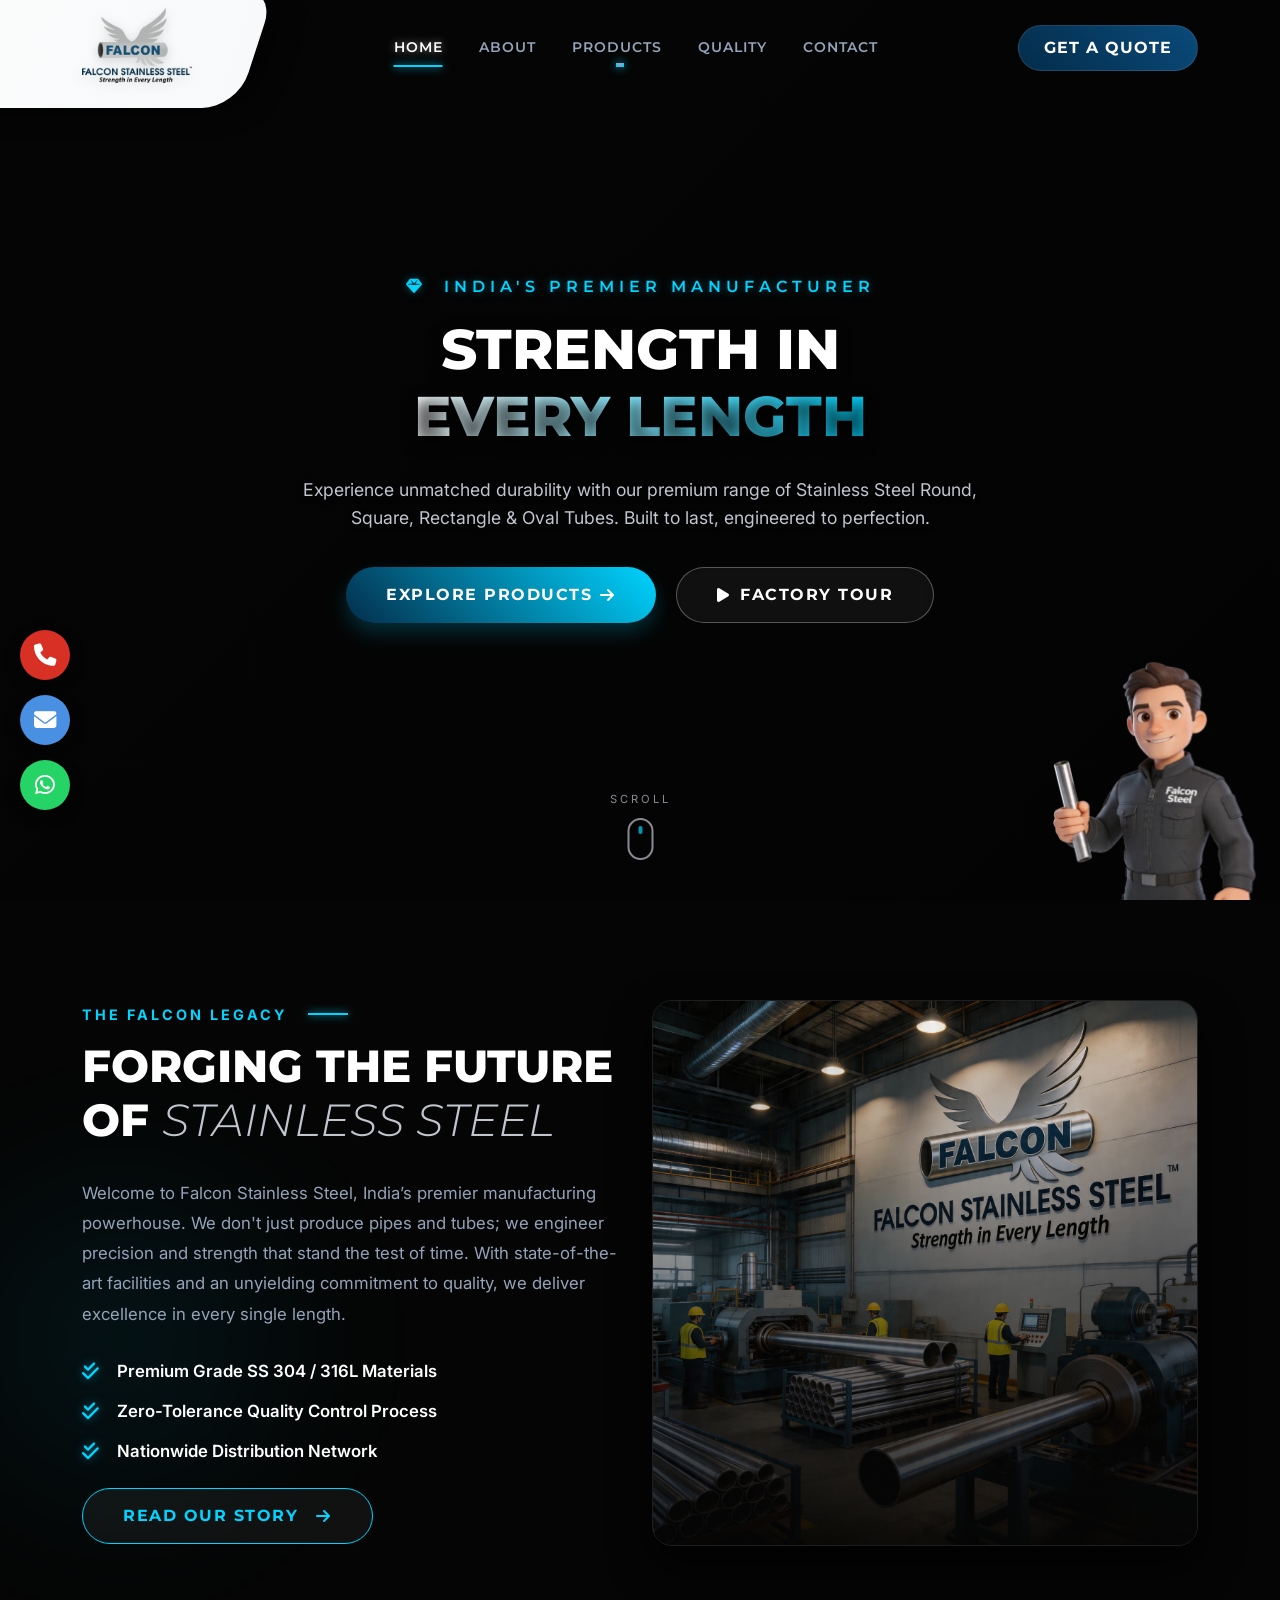
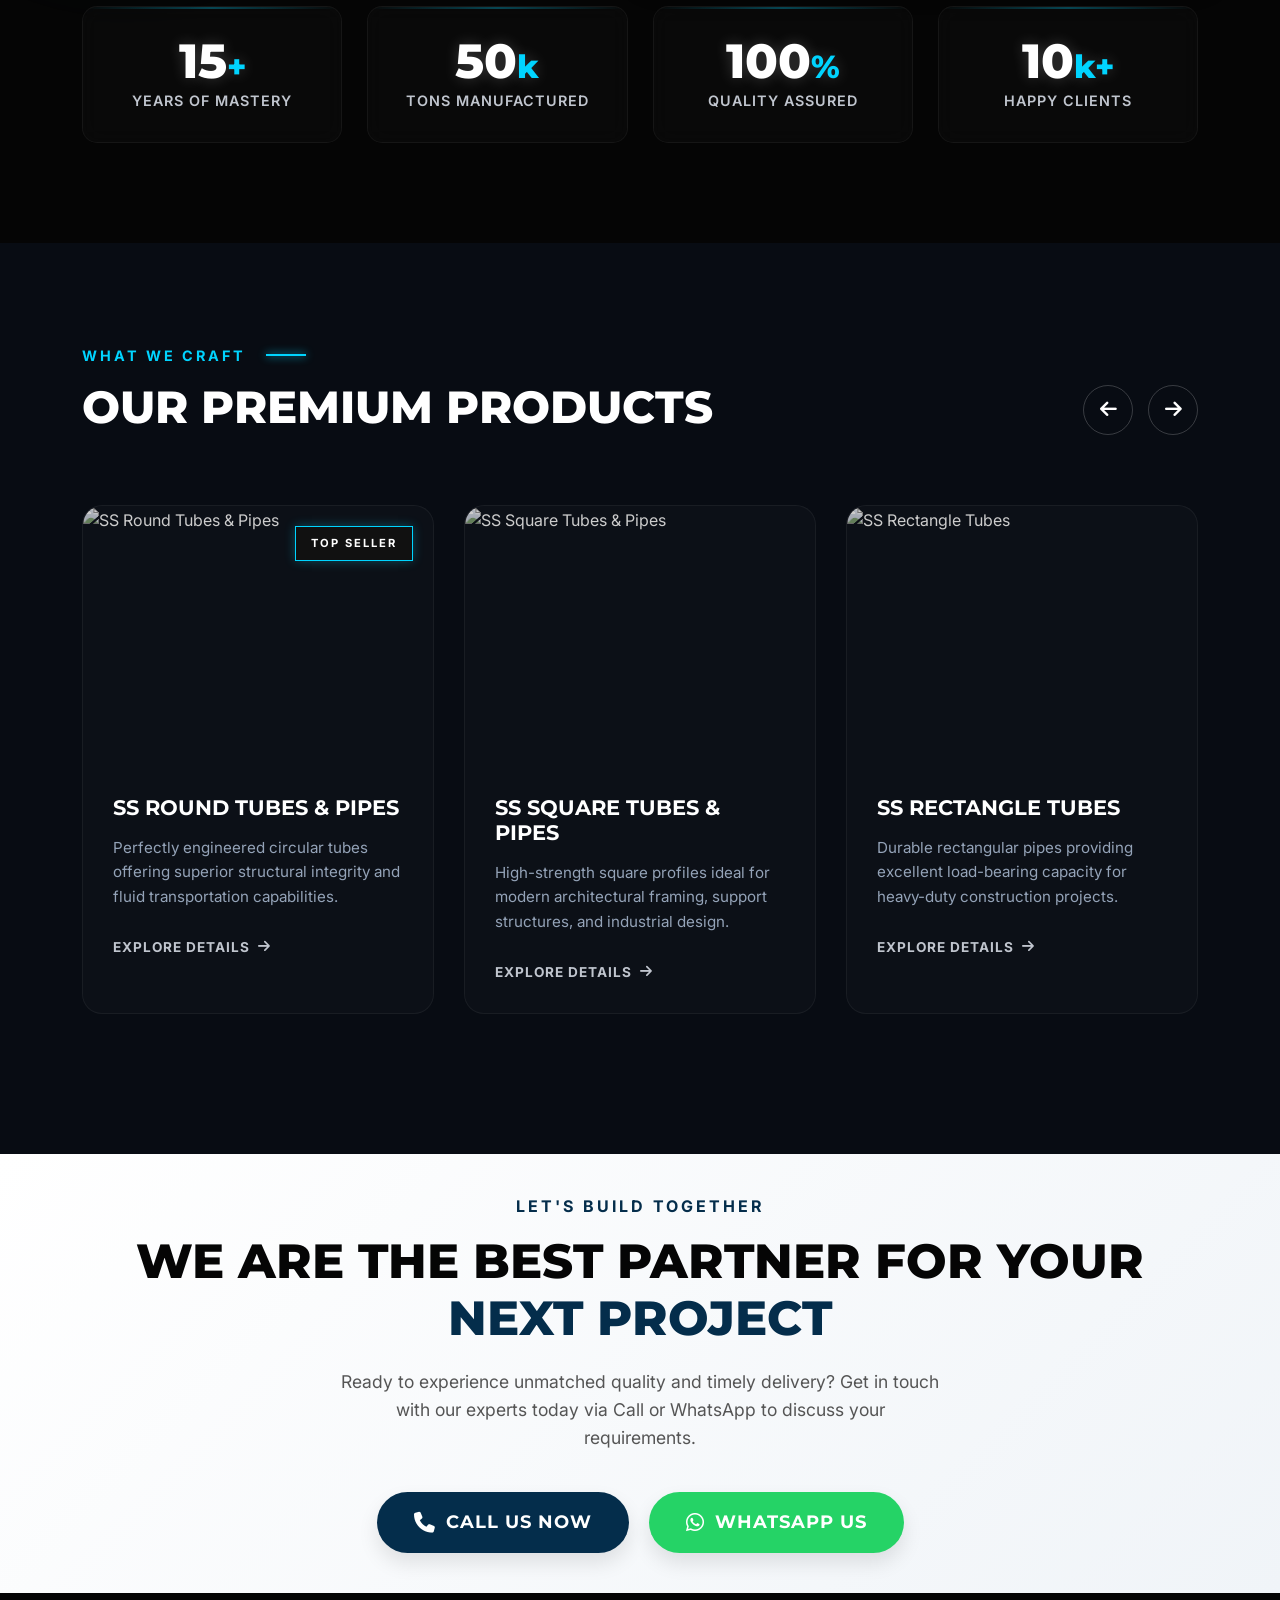
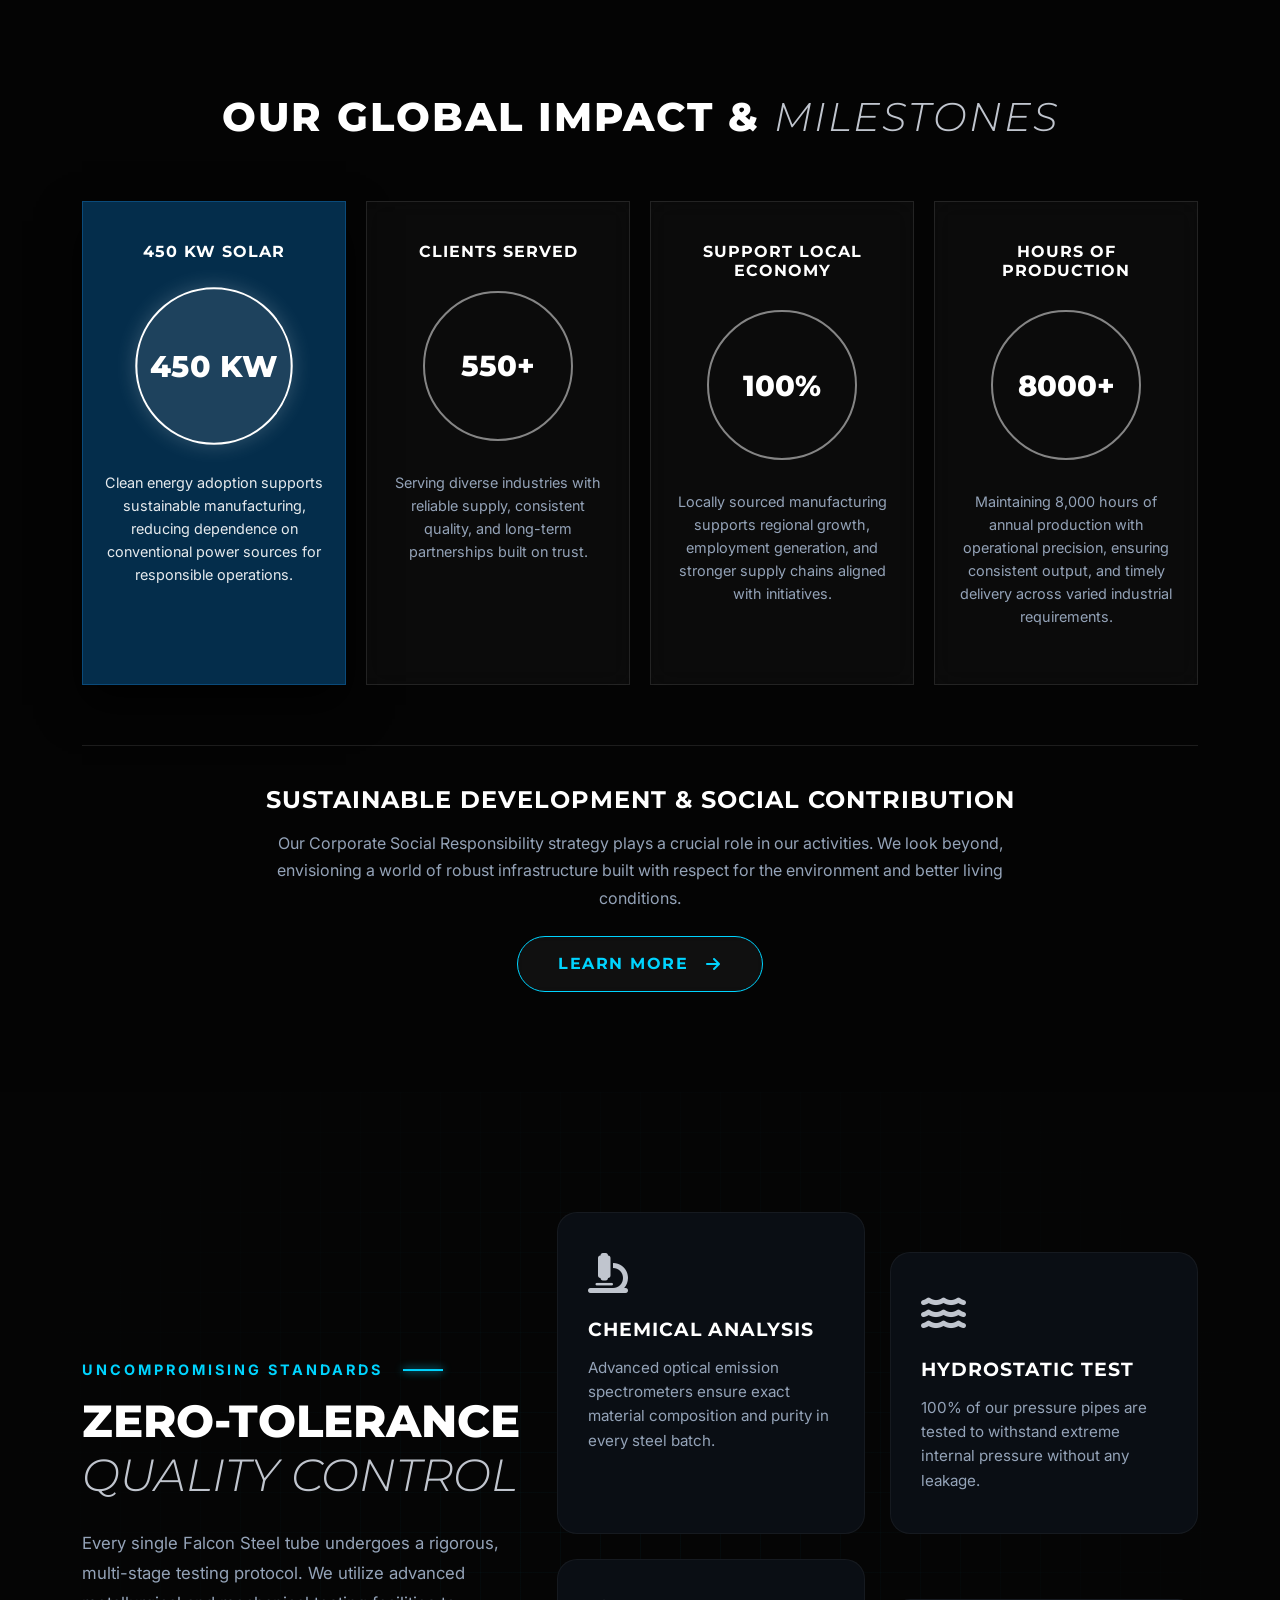
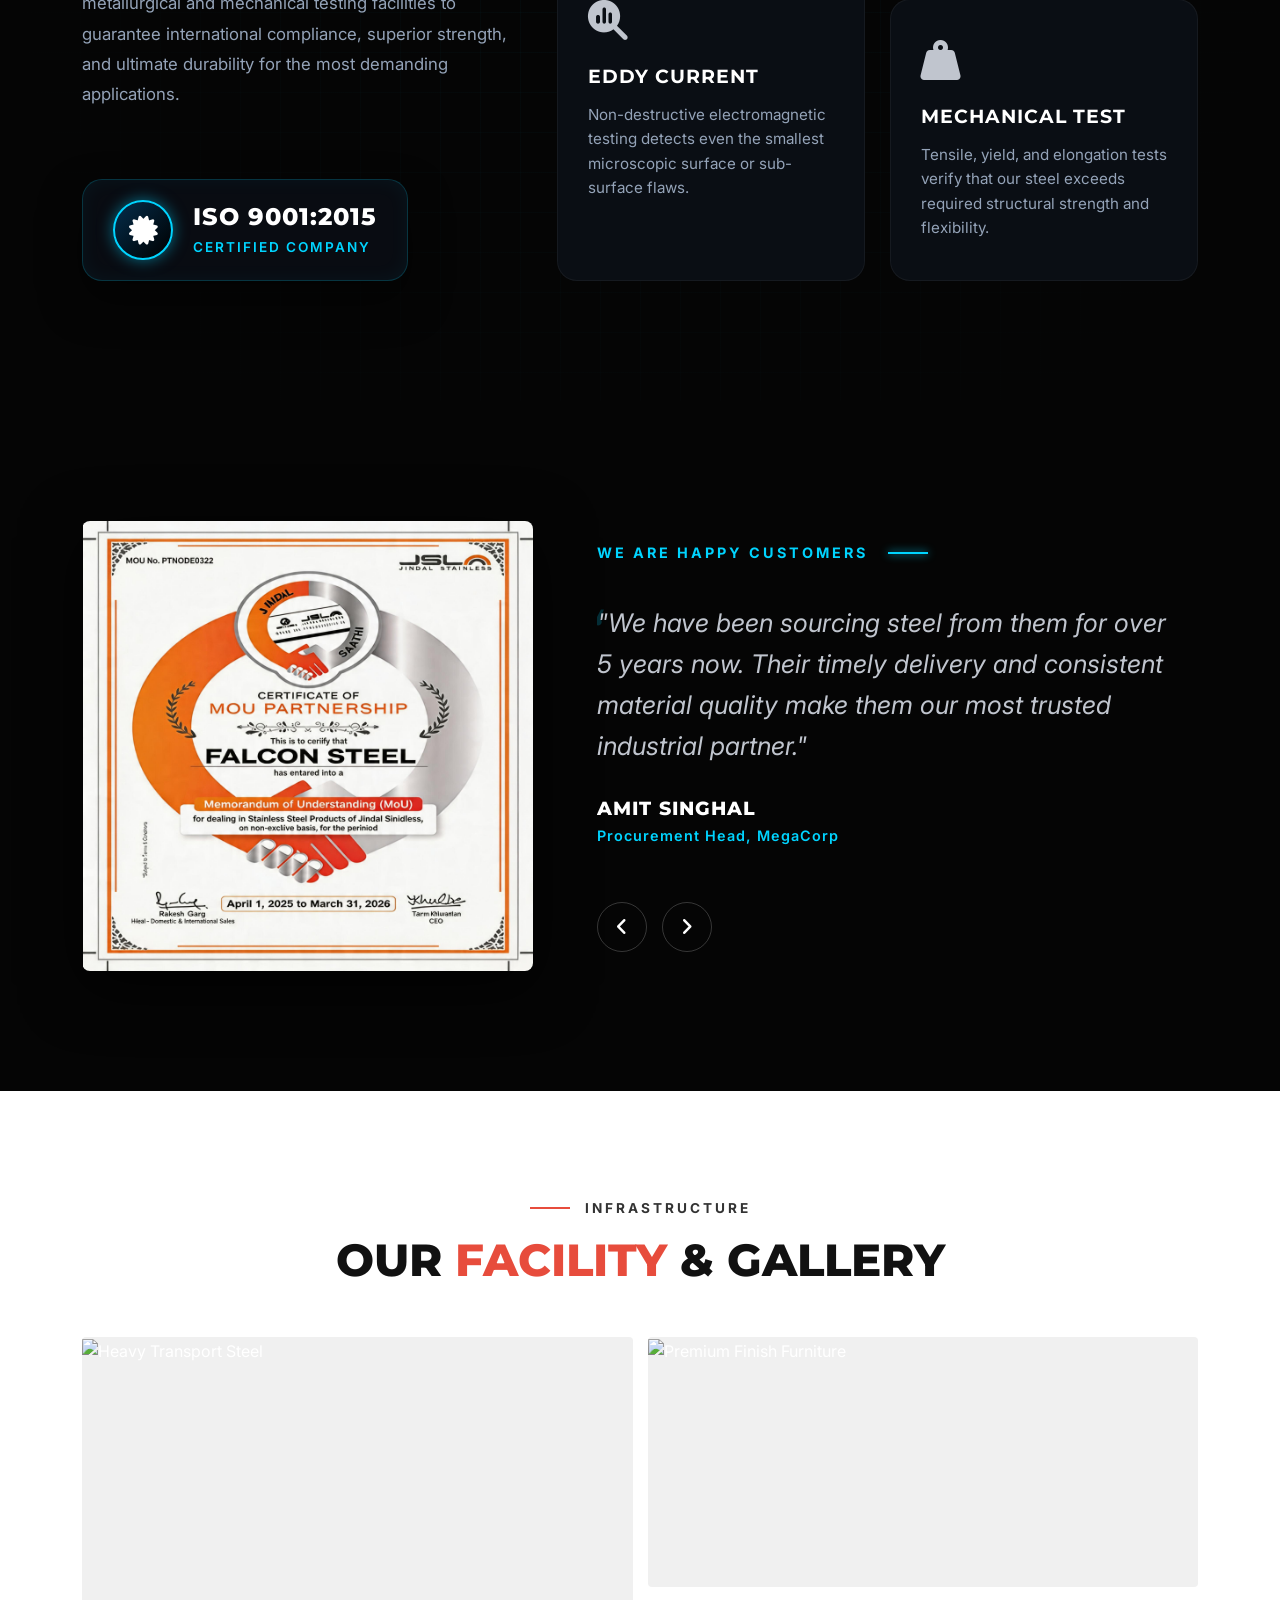
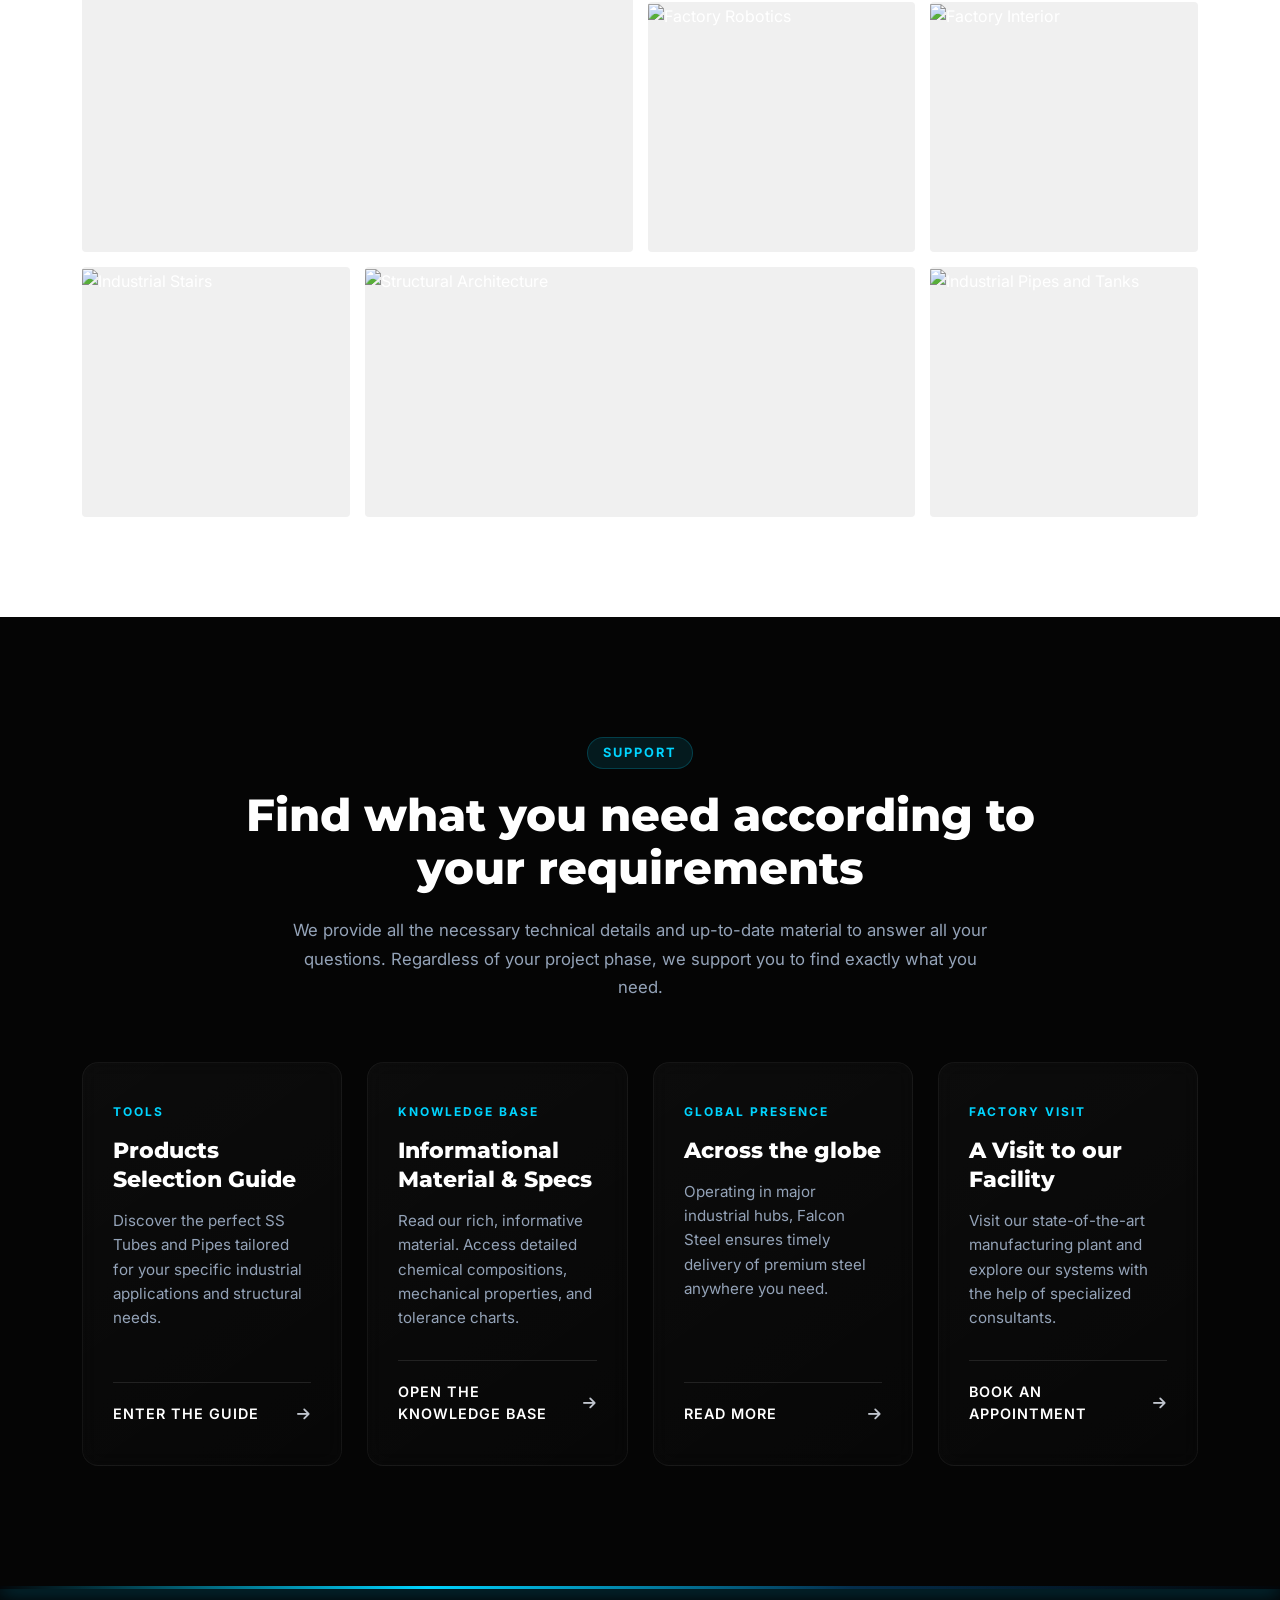
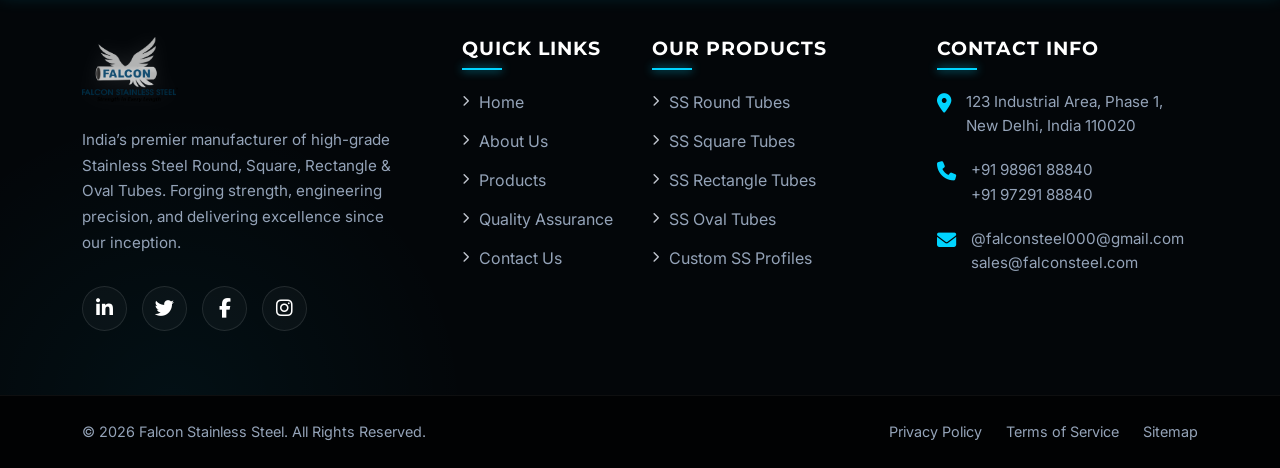
==== index.html @ bd3d6774 "first commit" ====
<!DOCTYPE html>
<html lang="en">

<head>
    <meta charset="UTF-8">
    <meta name="viewport" content="width=device-width, initial-scale=1.0">
    <title>Falcon Stainless Steel | Strength in Every Length</title>

    <!-- Google Fonts: Montserrat (Headings) & Inter (Body) -->
    <link rel="preconnect" href="https://fonts.googleapis.com">
    <link rel="preconnect" href="https://fonts.gstatic.com" crossorigin>
    <link
        href="https://fonts.googleapis.com/css2?family=Inter:wght@300;400;600&family=Montserrat:ital,wght@0,400;0,700;0,800;1,800&display=swap"
        rel="stylesheet">

    <!-- Bootstrap 5 CSS -->
    <link href="https://cdn.jsdelivr.net/npm/bootstrap@5.3.2/dist/css/bootstrap.min.css" rel="stylesheet">

    <!-- FontAwesome Icons -->
    <link rel="stylesheet" href="https://cdnjs.cloudflare.com/ajax/libs/font-awesome/6.4.2/css/all.min.css">

    <!-- AOS (Animate On Scroll) CSS -->
    <link href="https://unpkg.com/aos@2.3.1/dist/aos.css" rel="stylesheet">

    <style>
        /* =========================================
           ROOT VARIABLES (YAHAN CHANGES NA KAREIN)
           ========================================= */
        :root {
            /* Colors Extracted from Logo & Dark Theme Setup */
            --fs-bg-dark: #050505;
            /* True Dark Black */
            --fs-bg-glass: rgba(5, 5, 5, 0.85);
            /* Black Glass */
            --fs-falcon-blue: #042D4B;
            --fs-falcon-blue-light: #0A4A7A;
            --fs-steel-silver: #C0C5CE;
            --fs-text-white: #FFFFFF;
            --fs-text-muted: #94A3B8;
            --fs-accent-glow: #00D4FF;
            /* Sexy hover effects ke liye */

            /* Fonts */
            --fs-font-heading: 'Montserrat', sans-serif;
            --fs-font-body: 'Inter', sans-serif;

            /* Transitions */
            --fs-transition-fast: 0.3s ease;
            --fs-transition-smooth: 0.5s cubic-bezier(0.25, 1, 0.5, 1);
        }

        /* =========================================
           BASE STYLES (MAIN SETUP)
           ========================================= */
        html {
            scroll-behavior: smooth;
        }

        html,
        body {
            overflow-x: hidden;
            width: 100%;
        }

        body {
            background-color: var(--fs-bg-dark);
            color: var(--fs-text-white);
            font-family: var(--fs-font-body);
            overflow-x: hidden;
            min-height: 200vh;
        }

        h1,
        h2,
        h3,
        h4,
        h5,
        h6 {
            font-family: var(--fs-font-heading);
            font-weight: 700;
        }

        /* Custom Scrollbar Premium Feel Ke Liye */
        ::-webkit-scrollbar {
            width: 8px;
        }

        ::-webkit-scrollbar-track {
            background: var(--fs-bg-dark);
        }

        ::-webkit-scrollbar-thumb {
            background: var(--fs-falcon-blue-light);
            border-radius: 10px;
        }

        ::-webkit-scrollbar-thumb:hover {
            background: var(--fs-accent-glow);
        }

        /* Unique class name */
        .falcon-agent-sticker-box {
            position: fixed;
            bottom: 0px;
            right: 20px;
            z-index: 9999;
        }

        .falcon-agent-sticker-box img {
            width: 210px;
            /* adjust size */
            height: auto;
            cursor: pointer;
            transition: transform 0.3s ease;
        }


        @media(max-width:756px) {
            .falcon-agent-sticker-box img {
                width: 110px;
            }
        }

        /* Hover effect */
        .falcon-agent-sticker-box img:hover {
            transform: scale(1.1);
        }

        /* =========================================
           SECTION 1: NAVBAR (HEADER) STYLES
           ========================================= */
        #fs-main-header {
            background: transparent;
            transition: var(--fs-transition-smooth);
            /* padding: 20px 0; */
            border-bottom: 1px solid transparent;
        }

        /* Scrolled state Navbar ke liye */
        #fs-main-header.fs-scrolled {
            background: var(--fs-bg-glass);
            backdrop-filter: blur(15px);
            -webkit-backdrop-filter: blur(15px);
            padding: 10px 0;
            border-bottom: 1px solid rgba(255, 255, 255, 0.05);
            box-shadow: 0 4px 30px rgba(0, 0, 0, 0.8);
        }

        /* LOGO WRAPPER WITH ROUNDED INDUSTRIAL WHITE SHAPE */
        .fs-logo-wrapper {
            position: relative;
            display: inline-flex;
            align-items: center;
            justify-content: center;
            text-decoration: none;
            padding: 0px 45px 5px 0px;
            z-index: 1;
        }

        /* Premium Rounded & Slanted White Design Element */
        .fs-logo-wrapper::before {
            content: '';
            position: absolute;
            top: -20px;
            bottom: -20px;
            left: -50vw;
            right: 0;
            background: linear-gradient(to right, #ffffff, #f8f9fa);
            transform: skewX(-18deg);
            transform-origin: bottom;
            border-radius: 0 35px 35px 0;
            z-index: -1;
            box-shadow: 10px 0 25px rgba(0, 0, 0, 0.7);
            transition: var(--fs-transition-smooth);
        }

        /* Scroll hone par white shape ko adjust karein */
        #fs-main-header.fs-scrolled .fs-logo-wrapper::before {
            top: -10px;
            bottom: -10px;
            box-shadow: 8px 0 15px rgba(0, 0, 0, 0.8);
        }

        .fs-logo-wrapper:hover {
            transform: translateY(-2px);
        }

        /* ENLARGED LOGO IMAGE */
        .fs-logo-img {
            height: 75px;
            width: auto;
            transition: var(--fs-transition-smooth);
            filter: drop-shadow(0 3px 6px rgba(0, 0, 0, 0.15));
        }

        .fs-logo-wrapper:hover .fs-logo-img {
            transform: scale(1.03);
            filter: drop-shadow(0 5px 10px rgba(0, 0, 0, 0.2));
        }

        .fs-nav-item {
            margin: 0 18px;
        }

        .fs-nav-link {
            font-family: var(--fs-font-heading);
            font-weight: 600;
            font-size: 0.9rem;
            color: var(--fs-text-muted) !important;
            text-transform: uppercase;
            letter-spacing: 1px;
            position: relative;
            padding: 8px 0 !important;
            transition: var(--fs-transition-fast);
        }

        /* Extreme Hover Effect Links ke liye */
        .fs-nav-link::after {
            content: '';
            position: absolute;
            bottom: 0;
            left: 50%;
            width: 0;
            height: 2px;
            background: var(--fs-accent-glow);
            transition: var(--fs-transition-smooth);
            transform: translateX(-50%);
            box-shadow: 0 0 10px var(--fs-accent-glow);
        }

        .fs-nav-link:hover,
        .fs-nav-link.active {
            color: var(--fs-text-white) !important;
            text-shadow: 0 0 8px rgba(255, 255, 255, 0.5);
        }

        .fs-nav-link:hover::after,
        .fs-nav-link.active::after {
            width: 100%;
        }

        /* DROPDOWN STYLES */
        .fs-dropdown-menu {
            background: var(--fs-bg-glass);
            backdrop-filter: blur(20px);
            -webkit-backdrop-filter: blur(20px);
            border: 1px solid rgba(255, 255, 255, 0.1);
            border-radius: 8px;
            padding: 10px 0;
            box-shadow: 0 10px 30px rgba(0, 0, 0, 0.9);
            margin-top: 15px;
            min-width: 220px;
            transition: all 0.3s ease;
        }

        .fs-dropdown-item {
            color: var(--fs-text-muted);
            font-family: var(--fs-font-body);
            font-weight: 600;
            font-size: 0.9rem;
            padding: 10px 20px;
            transition: var(--fs-transition-fast);
            background: transparent;
        }

        .fs-dropdown-item:hover,
        .fs-dropdown-item:focus {
            background: rgba(0, 212, 255, 0.1);
            color: var(--fs-text-white);
            padding-left: 28px;
            text-shadow: 0 0 5px rgba(0, 212, 255, 0.5);
        }

        /* Desktop Hover Dropdown ke liye */
        @media (min-width: 992px) {
            .fs-dropdown-wrapper .fs-dropdown-menu {
                display: block;
                opacity: 0;
                visibility: hidden;
                transform: translateY(15px);
            }

            .fs-dropdown-wrapper:hover .fs-dropdown-menu {
                opacity: 1;
                visibility: visible;
                transform: translateY(0);
                margin-top: 0;
            }
        }

        /* Premium Glow Button */
        .fs-btn-quote {
            background: linear-gradient(45deg, var(--fs-falcon-blue), var(--fs-falcon-blue-light));
            color: var(--fs-text-white);
            font-family: var(--fs-font-heading);
            font-weight: 700;
            text-transform: uppercase;
            letter-spacing: 1px;
            padding: 10px 25px;
            border-radius: 50px;
            border: 1px solid rgba(255, 255, 255, 0.1);
            position: relative;
            overflow: hidden;
            z-index: 1;
            transition: var(--fs-transition-smooth);
            text-decoration: none;
            display: inline-block;
        }

        .fs-btn-quote::before {
            content: '';
            position: absolute;
            top: 0;
            left: 0;
            width: 100%;
            height: 100%;
            background: linear-gradient(45deg, var(--fs-accent-glow), var(--fs-falcon-blue));
            z-index: -1;
            opacity: 0;
            transition: var(--fs-transition-smooth);
        }

        .fs-btn-quote:hover {
            color: var(--fs-bg-dark);
            border-color: var(--fs-accent-glow);
            box-shadow: 0 0 20px rgba(0, 212, 255, 0.6);
            transform: translateY(-2px);
        }

        .fs-btn-quote:hover::before {
            opacity: 1;
        }

        /* Mobile Navbar Toggler */
        .navbar-toggler {
            border: none;
            color: var(--fs-text-white);
        }

        .navbar-toggler:focus {
            box-shadow: none;
        }

        .navbar-toggler-icon {
            background-image: url("data:image/svg+xml,%3csvg xmlns='http://www.w3.org/2000/svg' viewBox='0 0 30 30'%3e%3cpath stroke='rgba%28255, 255, 255, 1%29' stroke-linecap='round' stroke-miterlimit='10' stroke-width='2' d='M4 7h22M4 15h22M4 23h22'/%3e%3c/svg%3e");
        }

        /* =========================================
           SECTION 2: HERO SECTION WITH VIDEO BG
           ========================================= */
        #fs-hero-section {
            position: relative;
            width: 100vw;
            height: 100vh;
            display: flex;
            align-items: center;
            justify-content: center;
            overflow: hidden;
            z-index: 1;
        }

        .fs-video-bg {
            position: absolute;
            top: 50%;
            left: 50%;
            min-width: 100%;
            min-height: 100%;
            width: auto;
            height: auto;
            transform: translateX(-50%) translateY(-50%);
            z-index: -2;
            object-fit: cover;
            filter: brightness(0.7) contrast(1.1);
        }

        .fs-hero-overlay {
            position: absolute;
            top: 0;
            left: 0;
            width: 100%;
            height: 100%;
            background: linear-gradient(135deg, rgba(5, 5, 5, 0.6) 0%, rgba(0, 0, 0, 0.4) 100%);
            z-index: -1;
        }

        .fs-hero-content {
            position: relative;
            z-index: 2;
        }

        .fs-hero-subtitle {
            color: var(--fs-accent-glow);
            font-size: 1rem;
            letter-spacing: 5px;
            text-transform: uppercase;
            margin-bottom: 20px;
            font-weight: 600;
            text-shadow: 0 0 10px rgba(0, 212, 255, 0.4);
        }

        .fs-hero-title {
            font-size: 3.5rem;
            font-weight: 800;
            line-height: 1.2;
            text-transform: uppercase;
            margin-bottom: 25px;
            color: var(--fs-text-white);
            text-shadow: 0px 5px 15px rgba(0, 0, 0, 0.8);
        }

        .fs-hero-title .fs-text-glow {
            background: linear-gradient(to right, #ffffff, var(--fs-accent-glow), #ffffff);
            background-size: 200% auto;
            -webkit-background-clip: text;
            -webkit-text-fill-color: transparent;
            animation: shineText 3s linear infinite;
        }

        @keyframes shineText {
            to {
                background-position: 200% center;
            }
        }

        .fs-hero-desc {
            font-size: 1.1rem;
            color: var(--fs-steel-silver);
            max-width: 700px;
            margin: 0 auto 35px auto;
            line-height: 1.6;
            text-shadow: 0px 2px 5px rgba(0, 0, 0, 0.8);
        }

        .fs-hero-actions {
            display: flex;
            gap: 20px;
            justify-content: center;
        }

        .fs-btn-primary {
            background: linear-gradient(45deg, var(--fs-falcon-blue), var(--fs-accent-glow));
            color: var(--fs-text-white);
            padding: 15px 40px;
            border-radius: 50px;
            font-family: var(--fs-font-heading);
            font-weight: 700;
            text-transform: uppercase;
            letter-spacing: 1.5px;
            text-decoration: none;
            transition: var(--fs-transition-smooth);
            border: none;
            box-shadow: 0 10px 20px rgba(0, 212, 255, 0.2);
            position: relative;
            overflow: hidden;
            display: inline-flex;
            align-items: center;
        }

        .fs-btn-primary:hover {
            transform: translateY(-5px);
            box-shadow: 0 15px 30px rgba(0, 212, 255, 0.5);
            color: var(--fs-text-white);
        }

        .fs-btn-secondary {
            background: rgba(255, 255, 255, 0.05);
            backdrop-filter: blur(5px);
            color: var(--fs-text-white);
            padding: 15px 40px;
            border-radius: 50px;
            font-family: var(--fs-font-heading);
            font-weight: 700;
            text-transform: uppercase;
            letter-spacing: 1.5px;
            text-decoration: none;
            transition: var(--fs-transition-smooth);
            border: 1px solid rgba(255, 255, 255, 0.3);
            display: inline-flex;
            align-items: center;
            gap: 10px;
        }

        .fs-btn-secondary:hover {
            background: var(--fs-text-white);
            color: var(--fs-bg-dark);
            border-color: var(--fs-text-white);
            box-shadow: 0 0 20px rgba(255, 255, 255, 0.4);
        }

        /* Mouse Scroll Animation */
        .fs-scroll-indicator {
            position: absolute;
            bottom: 40px;
            left: 50%;
            transform: translateX(-50%);
            display: flex;
            flex-direction: column;
            align-items: center;
            gap: 10px;
            opacity: 0.7;
            transition: var(--fs-transition-fast);
            z-index: 2;
        }

        .fs-scroll-indicator:hover {
            opacity: 1;
            cursor: pointer;
        }

        .fs-scroll-indicator span {
            font-size: 0.7rem;
            text-transform: uppercase;
            letter-spacing: 3px;
            color: var(--fs-steel-silver);
        }

        .fs-mouse {
            width: 26px;
            height: 42px;
            border: 2px solid var(--fs-steel-silver);
            border-radius: 20px;
            position: relative;
        }

        .fs-wheel {
            width: 4px;
            height: 8px;
            background: var(--fs-accent-glow);
            border-radius: 2px;
            position: absolute;
            top: 6px;
            left: 50%;
            transform: translateX(-50%);
            animation: fs-scrollWheel 1.5s infinite ease-in-out;
        }

        @keyframes fs-scrollWheel {
            0% {
                top: 6px;
                opacity: 1;
            }

            100% {
                top: 20px;
                opacity: 0;
            }
        }

        @media (max-width: 768px) {
            .fs-hero-title {
                font-size: 2.2rem;
            }

            .fs-hero-subtitle {
                font-size: 0.85rem;
            }

            .fs-hero-actions {
                flex-direction: column;
                width: 100%;
                align-items: center;
            }

            .fs-btn-primary,
            .fs-btn-secondary {
                width: 80%;
                justify-content: center;
            }

            .fs-nav-item {
                margin: 10px 0;
            }
        }

        /* =========================================
           SECTION 3: ABOUT / OVERVIEW STYLES
           ========================================= */
        #fs-about-section {
            background-color: var(--fs-bg-dark);
            position: relative;
            padding: 100px 0;
            overflow: hidden;
            z-index: 1;
        }

        .fs-about-glow-bg {
            position: absolute;
            top: 20%;
            left: -10%;
            width: 500px;
            height: 500px;
            background: radial-gradient(circle, rgba(0, 212, 255, 0.08) 0%, rgba(5, 5, 5, 0) 70%);
            border-radius: 50%;
            z-index: -1;
            filter: blur(50px);
        }

        .fs-section-subtitle {
            color: var(--fs-accent-glow);
            font-size: 0.9rem;
            letter-spacing: 3px;
            text-transform: uppercase;
            font-weight: 700;
            margin-bottom: 15px;
            display: inline-block;
            position: relative;
        }

        .fs-section-subtitle::after {
            content: '';
            position: absolute;
            top: 50%;
            right: -60px;
            width: 40px;
            height: 2px;
            background: var(--fs-accent-glow);
            transform: translateY(-50%);
            box-shadow: 0 0 8px var(--fs-accent-glow);
        }

        .fs-section-title {
            font-size: 2.8rem;
            font-weight: 800;
            color: var(--fs-text-white);
            line-height: 1.2;
            margin-bottom: 30px;
            text-transform: uppercase;
        }

        .fs-section-title span {
            color: var(--fs-steel-silver);
            font-weight: 300;
            font-style: italic;
        }

        .fs-about-text {
            color: var(--fs-text-muted);
            font-size: 1.05rem;
            line-height: 1.8;
            margin-bottom: 30px;
        }

        .fs-about-feature-list {
            list-style: none;
            padding: 0;
            margin: 0 0 40px 0;
        }

        .fs-about-feature-list li {
            position: relative;
            padding-left: 35px;
            margin-bottom: 15px;
            color: var(--fs-text-white);
            font-weight: 600;
            font-size: 1.05rem;
        }

        .fs-about-feature-list li i {
            position: absolute;
            left: 0;
            top: 3px;
            color: var(--fs-accent-glow);
            font-size: 1.2rem;
            text-shadow: 0 0 10px rgba(0, 212, 255, 0.5);
        }

        /* Floating Premium Stat Boxes */
        .fs-stats-row-grid {
            display: grid;
            grid-template-columns: repeat(4, 1fr);
            gap: 25px;
            position: relative;
            margin-top: 60px;
        }

        .fs-stat-box {
            background: rgba(255, 255, 255, 0.02);
            border: 1px solid rgba(255, 255, 255, 0.05);
            backdrop-filter: blur(10px);
            -webkit-backdrop-filter: blur(10px);
            padding: 30px 20px;
            border-radius: 15px;
            text-align: center;
            transition: var(--fs-transition-smooth);
            position: relative;
            overflow: hidden;
        }

        .fs-stat-box::before {
            content: '';
            position: absolute;
            top: 0;
            left: 0;
            width: 100%;
            height: 2px;
            background: linear-gradient(90deg, transparent, var(--fs-accent-glow), transparent);
            opacity: 0.3;
            transition: var(--fs-transition-smooth);
        }

        .fs-stat-box:hover {
            transform: translateY(-10px);
            background: rgba(255, 255, 255, 0.05);
            border-color: rgba(0, 212, 255, 0.3);
            box-shadow: 0 15px 30px rgba(0, 0, 0, 0.5), inset 0 0 20px rgba(0, 212, 255, 0.05);
        }

        .fs-stat-box:hover::before {
            opacity: 1;
            box-shadow: 0 0 10px var(--fs-accent-glow);
        }

        .fs-stat-number {
            font-family: var(--fs-font-heading);
            font-size: 3rem;
            font-weight: 800;
            color: var(--fs-text-white);
            margin-bottom: 5px;
            line-height: 1;
            text-shadow: 0 0 15px rgba(255, 255, 255, 0.2);
        }

        .fs-stat-number span {
            color: var(--fs-accent-glow);
            font-size: 2rem;
        }

        .fs-stat-label {
            font-size: 0.9rem;
            color: var(--fs-steel-silver);
            text-transform: uppercase;
            letter-spacing: 1px;
            font-weight: 600;
        }

        .fs-about-img-wrapper {
            position: relative;
            border-radius: 20px;
            overflow: hidden;
            box-shadow: 0 20px 40px rgba(0, 0, 0, 0.8);
            border: 1px solid rgba(255, 255, 255, 0.1);
        }

        .fs-about-img {
            width: 100%;
            height: auto;
            display: block;
            transition: transform 0.5s ease;
        }

        .fs-about-img-wrapper:hover .fs-about-img {
            transform: scale(1.05);
        }

        .fs-about-img-overlay {
            position: absolute;
            top: 0;
            left: 0;
            width: 100%;
            height: 100%;
            background: linear-gradient(to top, rgba(5, 5, 5, 0.9), transparent);
            pointer-events: none;
        }

        @media (max-width: 991px) {
            .fs-section-title {
                font-size: 2.2rem;
            }

            .fs-stats-row-grid {
                grid-template-columns: repeat(2, 1fr);
                margin-top: 40px;
            }

            .fs-about-img-wrapper {
                margin-top: 40px;
            }
        }

        @media (max-width: 576px) {
            .fs-stats-row-grid {
                grid-template-columns: 1fr;
            }
        }

        /* =========================================
           SECTION 4: PRODUCTS SLIDER STYLES
           ========================================= */
        #fs-products-section {
            background-color: #080C13;
            padding: 100px 0;
            position: relative;
        }

        .fs-product-header-wrapper {
            display: flex;
            justify-content: space-between;
            align-items: flex-end;
            margin-bottom: 50px;
        }

        .fs-slider-controls {
            display: flex;
            gap: 15px;
        }

        .fs-slider-btn {
            background: transparent;
            border: 1px solid rgba(255, 255, 255, 0.2);
            color: var(--fs-text-white);
            width: 50px;
            height: 50px;
            border-radius: 50%;
            display: flex;
            align-items: center;
            justify-content: center;
            font-size: 1.2rem;
            cursor: pointer;
            transition: var(--fs-transition-fast);
        }

        .fs-slider-btn:hover {
            border-color: var(--fs-accent-glow);
            color: var(--fs-accent-glow);
            box-shadow: 0 0 15px rgba(0, 212, 255, 0.3);
            transform: scale(1.05);
        }

        .fs-product-track {
            display: flex;
            gap: 30px;
            overflow-x: auto;
            scroll-snap-type: x mandatory;
            scroll-behavior: smooth;
            padding: 20px 0 40px 0;
            -ms-overflow-style: none;
            scrollbar-width: none;
        }

        .fs-product-track::-webkit-scrollbar {
            display: none;
        }

        .fs-product-card {
            flex: 0 0 calc(33.333% - 20px);
            scroll-snap-align: start;
            background: rgba(255, 255, 255, 0.02);
            border-radius: 20px;
            overflow: hidden;
            transition: var(--fs-transition-smooth);
            position: relative;
            border: 1px solid rgba(255, 255, 255, 0.05);
            z-index: 1;
        }

        .fs-product-card::before {
            content: '';
            position: absolute;
            inset: 0;
            border-radius: 20px;
            padding: 2px;
            background: linear-gradient(45deg, var(--fs-falcon-blue), var(--fs-accent-glow), var(--fs-falcon-blue));
            -webkit-mask: linear-gradient(#fff 0 0) content-box, linear-gradient(#fff 0 0);
            -webkit-mask-composite: xor;
            mask-composite: exclude;
            opacity: 0;
            transition: var(--fs-transition-smooth);
            z-index: 10;
            pointer-events: none;
        }

        .fs-product-card:hover {
            transform: translateY(-10px);
            box-shadow: 0 20px 40px rgba(0, 0, 0, 0.8), 0 0 25px rgba(0, 212, 255, 0.15);
            background: rgba(255, 255, 255, 0.04);
        }

        .fs-product-card:hover::before {
            opacity: 1;
        }

        .fs-product-img-box {
            width: 100%;
            height: 260px;
            overflow: hidden;
            position: relative;
        }

        .fs-badge-top-seller {
            position: absolute;
            top: 20px;
            right: 20px;
            background: #111;
            color: var(--fs-text-white);
            font-size: 0.7rem;
            font-weight: 700;
            text-transform: uppercase;
            letter-spacing: 2px;
            padding: 8px 15px;
            border: 1px solid var(--fs-accent-glow);
            z-index: 5;
            box-shadow: 0 0 10px rgba(0, 212, 255, 0.3);
        }

        .fs-product-img {
            width: 100%;
            height: 100%;
            object-fit: cover;
            transition: transform 0.6s cubic-bezier(0.25, 1, 0.5, 1), filter 0.6s ease;
            filter: grayscale(60%) brightness(0.8);
        }

        .fs-product-card:hover .fs-product-img {
            transform: scale(1.1);
            filter: grayscale(0%) brightness(1);
        }

        .fs-product-content {
            padding: 30px;
            position: relative;
            z-index: 2;
        }

        .fs-product-title {
            color: var(--fs-text-white);
            font-family: var(--fs-font-heading);
            font-size: 1.3rem;
            font-weight: 700;
            text-transform: uppercase;
            margin-bottom: 15px;
            transition: var(--fs-transition-fast);
        }

        .fs-product-card:hover .fs-product-title {
            color: var(--fs-accent-glow);
            text-shadow: 0 0 10px rgba(0, 212, 255, 0.3);
        }

        .fs-product-desc {
            color: var(--fs-text-muted);
            font-size: 0.95rem;
            line-height: 1.6;
            margin-bottom: 25px;
        }

        .fs-product-link {
            color: var(--fs-steel-silver);
            text-decoration: none;
            font-weight: 700;
            text-transform: uppercase;
            font-size: 0.85rem;
            letter-spacing: 1px;
            display: inline-flex;
            align-items: center;
            gap: 8px;
            transition: var(--fs-transition-fast);
        }

        .fs-product-link i {
            transition: transform 0.3s ease;
        }

        .fs-product-card:hover .fs-product-link {
            color: var(--fs-accent-glow);
        }

        .fs-product-card:hover .fs-product-link i {
            transform: translateX(5px);
        }

        @media (max-width: 991px) {
            .fs-product-card {
                flex: 0 0 calc(50% - 15px);
            }
        }

        @media (max-width: 768px) {
            .fs-product-header-wrapper {
                flex-direction: column;
                align-items: flex-start;
                gap: 20px;
            }

            .fs-product-card {
                flex: 0 0 100%;
            }
        }

        /* =========================================
           SECTION 5: GLOBAL IMPACT & MILESTONES
           ========================================= */
        #fs-impact-section {
            position: relative;
            padding: 100px 0;
            background-image: url('assets/images/backgrounds/global-bg2.jpeg');
            background-attachment: fixed;
            background-position: center;
            background-repeat: no-repeat;
            background-size: cover;
            z-index: 1;
        }

        .fs-impact-overlay {
            position: absolute;
            top: 0;
            left: 0;
            width: 100%;
            height: 100%;
            background: rgba(5, 5, 5, 0.501);
            z-index: -1;
        }

        .fs-impact-header {
            text-align: center;
            margin-bottom: 60px;
        }

        .fs-impact-header .fs-section-title {
            color: var(--fs-text-white);
            font-size: 2.5rem;
            letter-spacing: 2px;
        }

        .fs-impact-grid {
            display: grid;
            grid-template-columns: repeat(4, 1fr);
            gap: 20px;
        }

        .fs-impact-card {
            background: rgba(255, 255, 255, 0.03);
            backdrop-filter: blur(12px);
            -webkit-backdrop-filter: blur(12px);
            border: 1px solid rgba(255, 255, 255, 0.1);
            padding: 40px 20px;
            text-align: center;
            height: 100%;
            transition: all 0.4s ease;
            position: relative;
            overflow: hidden;
        }

        .fs-impact-card:hover,
        .fs-impact-card.active {
            background: var(--fs-falcon-blue);
            border-color: var(--fs-falcon-blue-light);
            transform: translateY(-10px);
            box-shadow: 0 20px 40px rgba(0, 0, 0, 0.8);
        }

        .fs-impact-card-title {
            font-family: var(--fs-font-heading);
            font-size: 1rem;
            font-weight: 700;
            text-transform: uppercase;
            color: var(--fs-text-white);
            margin-bottom: 30px;
            letter-spacing: 1px;
            transition: var(--fs-transition-fast);
        }

        .fs-impact-circle {
            width: 150px;
            height: 150px;
            border: 2px solid rgba(255, 255, 255, 0.5);
            border-radius: 50%;
            display: flex;
            align-items: center;
            justify-content: center;
            margin: 0 auto 30px auto;
            transition: all 0.4s ease;
        }

        .fs-impact-circle span {
            font-family: var(--fs-font-heading);
            font-size: 1.8rem;
            font-weight: 800;
            color: var(--fs-text-white);
            transition: var(--fs-transition-fast);
        }

        .fs-impact-card:hover .fs-impact-circle,
        .fs-impact-card.active .fs-impact-circle {
            border-color: var(--fs-text-white);
            transform: scale(1.05);
            background: rgba(255, 255, 255, 0.1);
            box-shadow: 0 0 20px rgba(255, 255, 255, 0.2);
        }

        .fs-impact-desc {
            color: var(--fs-text-muted);
            font-size: 0.9rem;
            line-height: 1.6;
            transition: var(--fs-transition-fast);
        }

        .fs-impact-card:hover .fs-impact-desc,
        .fs-impact-card.active .fs-impact-desc {
            color: rgba(255, 255, 255, 0.9);
        }

        .fs-impact-footer {
            text-align: center;
            margin-top: 60px;
            padding-top: 40px;
            border-top: 1px solid rgba(255, 255, 255, 0.1);
        }

        .fs-impact-footer h3 {
            font-family: var(--fs-font-heading);
            font-size: 1.5rem;
            font-weight: 700;
            text-transform: uppercase;
            color: var(--fs-text-white);
            margin-bottom: 15px;
            letter-spacing: 1px;
        }

        .fs-impact-footer p {
            color: var(--fs-text-muted);
            font-size: 1rem;
            max-width: 800px;
            margin: 0 auto;
            line-height: 1.7;
        }

        @media (max-width: 1199px) {
            .fs-impact-grid {
                grid-template-columns: repeat(2, 1fr);
            }
        }

        @media (max-width: 768px) {
            .fs-impact-grid {
                grid-template-columns: 1fr;
            }
        }

        /* =========================================
           SECTION 6: ADVANCED QUALITY BENTO GRID
           ========================================= */
        #fs-quality-section {
            background-color: var(--fs-bg-dark);
            padding: 120px 0;
            position: relative;
            overflow: hidden;
            background-image:
                linear-gradient(rgba(0, 212, 255, 0.03) 1px, transparent 1px),
                linear-gradient(90deg, rgba(0, 212, 255, 0.03) 1px, transparent 1px);
            background-size: 40px 40px;
        }

        .fs-quality-bg-overlay {
            position: absolute;
            top: 0;
            left: 0;
            right: 0;
            bottom: 0;
            background: radial-gradient(circle at center, transparent 0%, var(--fs-bg-dark) 80%);
            pointer-events: none;
        }

        .fs-quality-sticky-panel {
            position: sticky;
            top: 150px;
        }

        .fs-quality-sticky-panel .fs-section-title {
            margin-bottom: 25px;
        }

        .fs-iso-badge-wrapper {
            display: inline-flex;
            align-items: center;
            gap: 20px;
            background: rgba(10, 14, 20, 0.9);
            border: 1px solid rgba(0, 212, 255, 0.2);
            padding: 20px 30px;
            border-radius: 20px;
            margin-top: 40px;
            box-shadow: 0 20px 40px rgba(0, 0, 0, 0.5), inset 0 0 20px rgba(0, 212, 255, 0.05);
            position: relative;
            overflow: hidden;
        }

        .fs-iso-badge-wrapper::after {
            content: '';
            position: absolute;
            top: 0;
            left: -100%;
            width: 50%;
            height: 100%;
            background: linear-gradient(to right, transparent, rgba(255, 255, 255, 0.1), transparent);
            transform: skewX(-20deg);
            animation: isoShine 4s infinite;
        }

        @keyframes isoShine {
            0% {
                left: -100%;
            }

            20%,
            100% {
                left: 200%;
            }
        }

        .fs-iso-icon-container {
            width: 60px;
            height: 60px;
            background: linear-gradient(135deg, var(--fs-falcon-blue), #000);
            border-radius: 50%;
            display: flex;
            align-items: center;
            justify-content: center;
            border: 2px solid var(--fs-accent-glow);
            box-shadow: 0 0 15px rgba(0, 212, 255, 0.5);
            flex-shrink: 0;
        }

        .fs-iso-icon-container i {
            font-size: 1.8rem;
            color: var(--fs-text-white);
        }

        .fs-iso-text h4 {
            color: var(--fs-text-white);
            font-family: var(--fs-font-heading);
            margin: 0 0 5px 0;
            font-weight: 800;
            letter-spacing: 1px;
        }

        .fs-iso-text p {
            margin: 0;
            color: var(--fs-accent-glow);
            font-size: 0.85rem;
            font-weight: 600;
            text-transform: uppercase;
            letter-spacing: 2px;
        }

        .fs-bento-grid {
            display: grid;
            grid-template-columns: repeat(2, 1fr);
            gap: 25px;
        }

        .fs-bento-card {
            background: #0a0e14;
            border: 1px solid rgba(255, 255, 255, 0.05);
            border-radius: 20px;
            padding: 40px 30px;
            position: relative;
            overflow: hidden;
            transition: all 0.4s cubic-bezier(0.25, 1, 0.5, 1);
            z-index: 1;
        }

        .fs-bento-card::before {
            content: '';
            position: absolute;
            top: 0;
            left: 0;
            right: 0;
            bottom: 0;
            background: radial-gradient(circle at top right, rgba(0, 212, 255, 0.15), transparent 70%);
            opacity: 0;
            transition: var(--fs-transition-smooth);
            z-index: -1;
        }

        .fs-bento-card::after {
            content: '';
            position: absolute;
            bottom: 0;
            left: 0;
            width: 0%;
            height: 3px;
            background: var(--fs-accent-glow);
            transition: var(--fs-transition-smooth);
            box-shadow: 0 0 15px var(--fs-accent-glow);
        }

        .fs-bento-card:hover {
            transform: translateY(-5px);
            border-color: rgba(0, 212, 255, 0.3);
            box-shadow: 0 20px 40px rgba(0, 0, 0, 0.8), inset 0 0 40px rgba(0, 212, 255, 0.05);
        }

        .fs-bento-card:hover::before {
            opacity: 1;
        }

        .fs-bento-card:hover::after {
            width: 100%;
        }

        .fs-bento-icon {
            font-size: 2.5rem;
            color: var(--fs-steel-silver);
            margin-bottom: 25px;
            transition: var(--fs-transition-smooth);
            display: inline-block;
        }

        .fs-bento-card:hover .fs-bento-icon {
            color: var(--fs-accent-glow);
            transform: translateY(-10px) scale(1.1);
            filter: drop-shadow(0 10px 10px rgba(0, 212, 255, 0.4));
        }

        .fs-bento-title {
            color: var(--fs-text-white);
            font-family: var(--fs-font-heading);
            font-size: 1.2rem;
            font-weight: 700;
            text-transform: uppercase;
            margin-bottom: 15px;
            letter-spacing: 1px;
        }

        .fs-bento-desc {
            color: var(--fs-text-muted);
            font-size: 0.95rem;
            line-height: 1.6;
            margin: 0;
        }

        .fs-bento-grid .fs-bento-card:nth-child(even) {
            margin-top: 40px;
        }

        @media (max-width: 991px) {
            .fs-quality-sticky-panel {
                position: relative;
                top: 0;
                margin-bottom: 60px;
            }

            .fs-bento-grid .fs-bento-card:nth-child(even) {
                margin-top: 0;
            }
        }

        @media (max-width: 576px) {
            .fs-bento-grid {
                grid-template-columns: 1fr;
            }
        }

        /* =========================================
           SECTION 7: CLIENT TESTIMONIALS & PARTNERSHIPS
           ========================================= */
        #fs-testimonial-section {
            position: relative;
            padding: 120px 0;
            background-image: url('assets/images/backgrounds/testi-bg.jpeg');
            background-size: cover;
            background-position: center;
            background-attachment: fixed;
            z-index: 1;
        }

        .fs-testi-overlay {
            position: absolute;
            top: 0;
            left: 0;
            right: 0;
            bottom: 0;
            background: rgba(5, 5, 5, 0.85);
            z-index: -1;
        }

        .fs-testi-cert-box {
            transition: var(--fs-transition-smooth);
            position: relative;
            display: flex;
            justify-content: center;
            align-items: center;
        }

        .fs-testi-cert-box:hover {
            transform: translateY(-5px);
        }

        .fs-testi-cert-img {
            width: 100%;
            max-height: 450px;
            height: auto;
            display: block;
            object-fit: contain;
            border-radius: 8px;
            filter: drop-shadow(0 15px 30px rgba(0, 0, 0, 0.8));
        }

        .fs-testi-content-wrap {
            padding-left: 40px;
        }

        .fs-testi-slider-viewport {
            overflow: hidden;
            position: relative;
            width: 100%;
        }

        .fs-testi-track {
            display: flex;
            transition: transform 0.6s cubic-bezier(0.25, 1, 0.5, 1);
            width: 100%;
        }

        .fs-testi-slide {
            flex: 0 0 100%;
            padding-right: 20px;
            box-sizing: border-box;
            opacity: 0;
            transform: scale(0.95);
            transition: all 0.6s ease;
        }

        .fs-testi-slide.active {
            opacity: 1;
            transform: scale(1);
        }

        .fs-testi-quote {
            font-family: var(--fs-font-body);
            font-size: 1.6rem;
            line-height: 1.6;
            color: var(--fs-steel-silver);
            font-style: italic;
            margin-bottom: 30px;
            position: relative;
        }

        .fs-testi-quote::before {
            content: '\201C';
            font-family: var(--fs-font-heading);
            font-size: 4rem;
            color: rgba(0, 212, 255, 0.2);
            position: absolute;
            top: -20px;
            left: -20px;
            z-index: -1;
        }

        .fs-testi-author {
            font-family: var(--fs-font-heading);
            font-size: 1.2rem;
            font-weight: 800;
            color: var(--fs-text-white);
            margin-bottom: 5px;
            text-transform: uppercase;
            letter-spacing: 1px;
        }

        .fs-testi-designation {
            color: var(--fs-accent-glow);
            font-size: 0.9rem;
            font-weight: 600;
            letter-spacing: 1px;
        }

        .fs-testi-controls-wrapper {
            display: flex;
            gap: 15px;
            margin-top: 40px;
        }

        @media (max-width: 991px) {
            .fs-testi-content-wrap {
                padding-left: 0;
                margin-top: 50px;
            }

            .fs-testi-quote {
                font-size: 1.2rem;
            }
        }

        /* =========================================
           SECTION 8: SUPPORT & RESOURCES (NEW)
           ========================================= */
        #fs-support-section {
            position: relative;
            padding: 120px 0;
            background-image: url('assets/images/backgrounds/support-bg.jpeg');
            background-size: cover;
            background-position: center;
            background-attachment: fixed;
            z-index: 1;
        }

        .fs-support-overlay {
            position: absolute;
            inset: 0;
            background: linear-gradient(to bottom, rgba(5, 5, 5, 0.477), rgba(5, 5, 5, 0.431));
            z-index: -1;
        }

        .fs-support-header {
            text-align: center;
            margin-bottom: 60px;
        }

        .fs-support-header .fs-section-subtitle {
            background: rgba(0, 212, 255, 0.1);
            padding: 5px 15px;
            border-radius: 50px;
            border: 1px solid rgba(0, 212, 255, 0.2);
            color: var(--fs-accent-glow);
            font-size: 0.8rem;
            letter-spacing: 2px;
            margin-bottom: 20px;
            display: inline-block;
        }

        .fs-support-header .fs-section-subtitle::after {
            display: none;
        }

        .fs-support-header .fs-section-title {
            color: var(--fs-text-white);
            font-size: 2.8rem;
            margin-bottom: 20px;
            text-transform: none;
            /* Matching reference style */
        }

        .fs-support-header p {
            color: var(--fs-text-muted);
            max-width: 700px;
            margin: 0 auto;
            font-size: 1.05rem;
            line-height: 1.7;
        }

        .fs-support-grid {
            display: grid;
            grid-template-columns: repeat(4, 1fr);
            gap: 25px;
        }

        .fs-support-card {
            background: linear-gradient(145deg, rgba(255, 255, 255, 0.03) 0%, rgba(255, 255, 255, 0.01) 100%);
            border: 1px solid rgba(255, 255, 255, 0.05);
            backdrop-filter: blur(10px);
            -webkit-backdrop-filter: blur(10px);
            padding: 40px 30px;
            border-radius: 16px;
            display: flex;
            flex-direction: column;
            transition: all 0.4s cubic-bezier(0.25, 1, 0.5, 1);
            position: relative;
            overflow: hidden;
            height: 100%;
            z-index: 1;
        }

        /* Hover Glowing Effect from bottom */
        .fs-support-card::after {
            content: '';
            position: absolute;
            bottom: 0;
            left: 0;
            width: 100%;
            height: 0;
            background: linear-gradient(to top, rgba(0, 212, 255, 0.1), transparent);
            transition: height 0.4s ease;
            z-index: -1;
        }

        .fs-support-card:hover::after {
            height: 100%;
        }

        .fs-support-card:hover {
            transform: translateY(-10px);
            border-color: rgba(0, 212, 255, 0.3);
            box-shadow: 0 20px 40px rgba(0, 0, 0, 0.5);
        }

        .fs-support-tag {
            color: var(--fs-accent-glow);
            font-size: 0.75rem;
            letter-spacing: 2px;
            text-transform: uppercase;
            margin-bottom: 15px;
            font-weight: 700;
        }

        .fs-support-title {
            color: var(--fs-text-white);
            font-family: var(--fs-font-heading);
            font-size: 1.4rem;
            font-weight: 800;
            margin-bottom: 15px;
            line-height: 1.3;
        }

        .fs-support-desc {
            color: var(--fs-text-muted);
            font-size: 0.95rem;
            line-height: 1.6;
            margin-bottom: 30px;
        }

        .fs-support-link {
            margin-top: auto;
            /* Pushes link to the bottom */
            color: var(--fs-text-white);
            text-decoration: none;
            display: flex;
            justify-content: space-between;
            align-items: center;
            font-weight: 600;
            font-size: 0.9rem;
            text-transform: uppercase;
            letter-spacing: 1px;
            border-top: 1px solid rgba(255, 255, 255, 0.1);
            padding-top: 20px;
            transition: all 0.3s;
        }

        .fs-support-link i {
            color: var(--fs-steel-silver);
            transition: transform 0.3s, color 0.3s;
        }

        .fs-support-card:hover .fs-support-link {
            color: var(--fs-accent-glow);
            border-color: rgba(0, 212, 255, 0.3);
        }

        .fs-support-card:hover .fs-support-link i {
            color: var(--fs-accent-glow);
            transform: translateX(5px);
        }

        @media (max-width: 1199px) {
            .fs-support-grid {
                grid-template-columns: repeat(2, 1fr);
            }
        }

        @media (max-width: 768px) {
            .fs-support-grid {
                grid-template-columns: 1fr;
            }

            .fs-support-header .fs-section-title {
                font-size: 2.2rem;
            }
        }

        /* =========================================
           SECTION 9: GALLERY (REFERENCE MASONRY LAYOUT)
           ========================================= */
        #fs-gallery-section {
            background-color: #FFFFFF;
            /* Bright contrast section */
            padding: 100px 0;
            position: relative;
        }

        /* Headers styling customized to match reference */
        .fs-gallery-header {
            margin-bottom: 50px;
        }

        .fs-gallery-header .fs-ref-subtitle {
            color: #333;
            font-size: 0.85rem;
            letter-spacing: 3px;
            text-transform: uppercase;
            font-weight: 700;
            display: inline-flex;
            align-items: center;
            gap: 15px;
            margin-bottom: 15px;
        }

        /* Line before the subtitle to match exact reference */
        .fs-gallery-header .fs-ref-subtitle::before {
            content: '';
            display: block;
            width: 40px;
            height: 2px;
            background: #e74c3c;
            /* Reference uses a red-ish accent line here */
        }

        .fs-gallery-header .fs-ref-title {
            color: #111;
            /* Dark text on white BG */
            font-size: 2.8rem;
            font-weight: 800;
            text-transform: uppercase;
            margin: 0;
        }

        .fs-gallery-header .fs-ref-title span {
            color: #e74c3c;
            /* Exact reference highlight color */
        }

        /* Asymmetric Grid Layout based exactly on the reference image */
        .fs-gallery-grid-new {
            display: grid;
            grid-template-columns: repeat(4, 1fr);
            /* 4 equal columns */
            grid-auto-rows: 250px;
            /* Base row height */
            gap: 15px;
        }

        .fs-gallery-item-new {
            position: relative;
            overflow: hidden;
            border-radius: 4px;
            /* Clean sharp edges like reference */
            cursor: pointer;
            background: #f0f0f0;
        }

        /* Class overrides to map items to the grid layout */
        .fs-grid-large {
            grid-column: span 2;
            grid-row: span 2;
        }

        .fs-grid-wide {
            grid-column: span 2;
            grid-row: span 1;
        }

        /* Single standard items automatically span 1x1 */

        .fs-gallery-img {
            width: 100%;
            height: 100%;
            object-fit: cover;
            transition: transform 0.6s cubic-bezier(0.25, 1, 0.5, 1);
        }

        .fs-gallery-item-new:hover .fs-gallery-img {
            transform: scale(1.08);
        }

        /* Dark Premium Overlay on Hover */
        .fs-gallery-overlay {
            position: absolute;
            inset: 0;
            background: rgba(4, 45, 75, 0.85);
            /* Falcon Blue Overlay */
            display: flex;
            flex-direction: column;
            align-items: center;
            justify-content: center;
            gap: 15px;
            opacity: 0;
            transition: var(--fs-transition-smooth);
        }

        .fs-gallery-item-new:hover .fs-gallery-overlay {
            opacity: 1;
        }

        .fs-gallery-overlay i {
            color: var(--fs-text-white);
            font-size: 2.5rem;
            transform: translateY(20px);
            transition: var(--fs-transition-smooth);
        }

        .fs-gallery-overlay span {
            color: var(--fs-text-white);
            font-family: var(--fs-font-heading);
            font-weight: 600;
            letter-spacing: 2px;
            text-transform: uppercase;
            font-size: 0.9rem;
            transform: translateY(20px);
            transition: var(--fs-transition-smooth);
            opacity: 0;
        }

        .fs-gallery-item-new:hover .fs-gallery-overlay i,
        .fs-gallery-item-new:hover .fs-gallery-overlay span {
            transform: translateY(0);
            opacity: 1;
        }

        .fs-gallery-item-new:hover .fs-gallery-overlay span {
            transition-delay: 0.1s;
        }

        @media (max-width: 991px) {
            .fs-gallery-grid-new {
                grid-template-columns: repeat(2, 1fr);
            }

            .fs-grid-large {
                grid-column: span 2;
                grid-row: span 2;
            }

            .fs-grid-wide {
                grid-column: span 2;
            }
        }

        @media (max-width: 576px) {
            .fs-gallery-grid-new {
                grid-template-columns: 1fr;
                grid-auto-rows: 200px;
            }

            .fs-grid-large,
            .fs-grid-wide {
                grid-column: span 1;
                grid-row: span 1;
            }
        }

        /* Light Theme Button Customization */
        .fs-btn-dark {
            background: var(--fs-falcon-blue);
            color: var(--fs-text-white);
            border: 2px solid transparent;
            box-shadow: 0 10px 20px rgba(4, 45, 75, 0.2);
        }

        .fs-btn-dark::before {
            background: var(--fs-bg-dark);
        }

        .fs-btn-dark:hover {
            color: var(--fs-text-white);
            border-color: var(--fs-falcon-blue);
            box-shadow: 0 15px 30px rgba(4, 45, 75, 0.4);
        }

        /* =========================================
           SECTION 10: CALL TO ACTION (LIGHT THEME)
           ========================================= */
        #fs-cta-section {
            background: linear-gradient(135deg, #ffffff 0%, #f0f4f8 100%);
            padding: 40px 0;
            text-align: center;
            position: relative;
            z-index: 1;
        }

        .fs-cta-subtitle {
            color: var(--fs-falcon-blue);
            font-size: 1rem;
            letter-spacing: 3px;
            text-transform: uppercase;
            font-weight: 700;
            margin-bottom: 15px;
            display: inline-block;
        }

        .fs-cta-title {
            color: var(--fs-bg-dark);
            font-family: var(--fs-font-heading);
            font-size: 3rem;
            font-weight: 800;
            margin-bottom: 20px;
            text-transform: uppercase;
        }

        .fs-cta-title span {
            color: var(--fs-falcon-blue);
        }

        .fs-cta-desc {
            color: #555;
            font-size: 1.1rem;
            max-width: 600px;
            margin: 0 auto 40px auto;
            line-height: 1.6;
        }

        .fs-cta-buttons {
            display: flex;
            justify-content: center;
            gap: 20px;
            flex-wrap: wrap;
        }

        .fs-btn-whatsapp,
        .fs-btn-call {
            display: inline-flex;
            align-items: center;
            gap: 10px;
            padding: 15px 35px;
            border-radius: 50px;
            font-family: var(--fs-font-heading);
            font-weight: 700;
            font-size: 1.1rem;
            text-transform: uppercase;
            letter-spacing: 1px;
            text-decoration: none;
            transition: var(--fs-transition-smooth);
            box-shadow: 0 10px 20px rgba(0, 0, 0, 0.1);
        }

        .fs-btn-whatsapp {
            background-color: #25D366;
            color: #ffffff;
            border: 2px solid transparent;
        }

        .fs-btn-whatsapp:hover {
            background-color: #1ebe57;
            transform: translateY(-5px);
            box-shadow: 0 15px 30px rgba(37, 211, 102, 0.4);
            color: #ffffff;
        }

        .fs-btn-call {
            background-color: var(--fs-falcon-blue);
            color: #ffffff;
            border: 2px solid transparent;
        }

        .fs-btn-call:hover {
            background-color: var(--fs-bg-dark);
            transform: translateY(-5px);
            box-shadow: 0 15px 30px rgba(4, 45, 75, 0.4);
            color: #ffffff;
        }

        .fs-btn-whatsapp i,
        .fs-btn-call i {
            font-size: 1.3rem;
        }

        @media (max-width: 768px) {
            .fs-cta-title {
                font-size: 2.2rem;
            }
        }

        /* =========================================
           SECTION 11: MEGA FOOTER STYLES
           ========================================= */
        #fs-footer {
            background-color: #030609;
            /* Very dark background to contrast with CTA */
            position: relative;
            color: var(--fs-text-muted);
            font-family: var(--fs-font-body);
            overflow: hidden;
            z-index: 1;
        }

        /* Glowing Top Border */
        .fs-footer-top-border {
            height: 3px;
            background: linear-gradient(90deg, transparent, var(--fs-accent-glow), var(--fs-falcon-blue), transparent);
            box-shadow: 0 0 20px var(--fs-accent-glow);
        }

        /* Subtle Background Elements */
        #fs-footer::before {
            content: '';
            position: absolute;
            bottom: -50%;
            left: -10%;
            width: 600px;
            height: 600px;
            background: radial-gradient(circle, rgba(0, 212, 255, 0.05) 0%, transparent 70%);
            pointer-events: none;
            z-index: -1;
        }

        .fs-footer-logo {
            display: inline-block;
            margin-bottom: 25px;
        }

        .fs-footer-logo img {
            height: 65px;
            filter: drop-shadow(0 0 10px rgba(255, 255, 255, 0.1));
            transition: var(--fs-transition-smooth);
        }

        .fs-footer-logo:hover img {
            filter: drop-shadow(0 0 15px var(--fs-accent-glow));
            transform: scale(1.05);
        }

        .fs-footer-about {
            line-height: 1.7;
            margin-bottom: 30px;
            font-size: 0.95rem;
            max-width: 90%;
        }

        .fs-footer-socials {
            display: flex;
            gap: 15px;
        }

        .fs-footer-socials a {
            width: 45px;
            height: 45px;
            background: rgba(255, 255, 255, 0.03);
            color: var(--fs-text-white);
            border: 1px solid rgba(255, 255, 255, 0.1);
            display: flex;
            align-items: center;
            justify-content: center;
            border-radius: 50%;
            text-decoration: none;
            transition: var(--fs-transition-fast);
            font-size: 1.2rem;
        }

        .fs-footer-socials a:hover {
            background: var(--fs-falcon-blue);
            border-color: var(--fs-accent-glow);
            color: var(--fs-accent-glow);
            transform: translateY(-5px);
            box-shadow: 0 5px 15px rgba(0, 212, 255, 0.3);
        }

        .fs-footer-heading {
            color: var(--fs-text-white);
            font-family: var(--fs-font-heading);
            font-size: 1.2rem;
            font-weight: 700;
            text-transform: uppercase;
            margin-bottom: 30px;
            letter-spacing: 1px;
            position: relative;
            display: inline-block;
        }

        .fs-footer-heading::after {
            content: '';
            position: absolute;
            bottom: -10px;
            left: 0;
            width: 40px;
            height: 2px;
            background: var(--fs-accent-glow);
            box-shadow: 0 0 10px var(--fs-accent-glow);
        }

        .fs-footer-links {
            list-style: none;
            padding: 0;
            margin: 0;
        }

        .fs-footer-links li {
            margin-bottom: 15px;
        }

        .fs-footer-links a {
            color: var(--fs-text-muted);
            text-decoration: none;
            transition: var(--fs-transition-fast);
            display: flex;
            align-items: center;
            gap: 10px;
            font-weight: 400;
        }

        .fs-footer-links a i {
            font-size: 0.7rem;
            color: var(--fs-steel-silver);
            transition: var(--fs-transition-fast);
        }

        .fs-footer-links a:hover {
            color: var(--fs-accent-glow);
            transform: translateX(5px);
        }

        .fs-footer-links a:hover i {
            color: var(--fs-accent-glow);
        }

        .fs-footer-contact {
            list-style: none;
            padding: 0;
            margin: 0;
        }

        .fs-footer-contact li {
            display: flex;
            align-items: flex-start;
            gap: 15px;
            margin-bottom: 20px;
            line-height: 1.6;
        }

        .fs-footer-contact li i {
            color: var(--fs-accent-glow);
            font-size: 1.2rem;
            margin-top: 4px;
        }

        .fs-footer-contact li span {
            color: var(--fs-text-muted);
            font-size: 0.95rem;
        }

        .fs-footer-bottom {
            background: #010203;
            padding: 25px 0;
            border-top: 1px solid rgba(255, 255, 255, 0.05);
            font-size: 0.9rem;
            margin-top: 40px;
        }

        .fs-footer-bottom p {
            margin: 0;
            color: var(--fs-text-muted);
        }

        .fs-footer-bottom a {
            color: var(--fs-text-muted);
            text-decoration: none;
            margin-left: 20px;
            transition: var(--fs-transition-fast);
            position: relative;
        }

        .fs-footer-bottom a:hover {
            color: var(--fs-accent-glow);
        }

        @media (max-width: 991px) {
            .fs-footer-heading {
                margin-top: 20px;
            }
        }

        @media (max-width: 768px) {
            .fs-footer-bottom .text-md-end {
                margin-top: 15px;
            }

            .fs-footer-bottom a {
                margin: 0 10px;
            }
        }

        /* =========================================
           IMAGE LIGHTBOX STYLES (FULLSCREEN KE LIYE)
           ========================================= */
        .fs-lightbox {
            position: fixed;
            top: 0;
            left: 0;
            width: 100%;
            height: 100%;
            background: rgba(0, 0, 0, 0.95);
            z-index: 9999;
            display: flex;
            align-items: center;
            justify-content: center;
            opacity: 0;
            visibility: hidden;
            transition: all 0.3s ease;
            backdrop-filter: blur(10px);
            -webkit-backdrop-filter: blur(10px);
        }

        .fs-lightbox.active {
            opacity: 1;
            visibility: visible;
        }

        .fs-lightbox-img {
            max-width: 90%;
            max-height: 90vh;
            border-radius: 8px;
            box-shadow: 0 0 30px rgba(0, 212, 255, 0.2);
            transform: scale(0.8);
            transition: transform 0.4s cubic-bezier(0.25, 1, 0.5, 1);
            object-fit: contain;
        }

        .fs-lightbox.active .fs-lightbox-img {
            transform: scale(1);
        }

        .fs-lightbox-close {
            position: absolute;
            top: 30px;
            right: 40px;
            color: var(--fs-text-white);
            font-size: 2.5rem;
            cursor: pointer;
            transition: var(--fs-transition-fast);
        }

        .fs-lightbox-close:hover {
            color: var(--fs-accent-glow);
            transform: scale(1.1) rotate(90deg);
        }


        /* =========================================
           FLOATING SOCIAL BUTTONS (RIGHT EDGE)
           ========================================= */
        .fs-floating-socials {
            position: fixed;
            left: 20px;
            bottom: 20%;
            transform: translateY(50%);
            display: flex;
            flex-direction: column;
            gap: 15px;
            z-index: 1000;
        }

        .fs-social-btn {
            width: 50px;
            height: 50px;
            border-radius: 50%;
            display: flex;
            align-items: center;
            justify-content: center;
            color: #fff;
            font-size: 1.4rem;
            text-decoration: none;
            box-shadow: 0 5px 15px rgba(0, 0, 0, 0.3);
            transition: var(--fs-transition-fast);
            position: relative;
        }

        .fs-social-whatsapp {
            background-color: #25D366;
        }

        .fs-social-phone {
            background-color: #D93025;
        }

        .fs-social-email {
            background-color: #4A90E2;
        }

        .fs-social-btn:hover {
            transform: scale(1.1) translateX(-5px);
            color: #fff;
        }

        .fs-social-whatsapp:hover {
            box-shadow: 0 0 20px rgba(37, 211, 102, 0.6);
        }

        .fs-social-phone:hover {
            box-shadow: 0 0 20px rgba(217, 48, 37, 0.6);
        }

        .fs-social-email:hover {
            box-shadow: 0 0 20px rgba(74, 144, 226, 0.6);
        }

        @media (max-width: 768px) {
            .fs-floating-socials {
                bottom: 20px;
                transform: none;
                flex-direction: row;
                left: -10%;
                transform: translateX(50%);
                gap: 20px;
            }
        }
    </style>
</head>

<body>




    <!-- Agent Sticker -->
    <div class="falcon-agent-sticker-box">
        <img src="assets/images/logo/agent-1.png" alt="Falcon Steel Agent">
    </div>

    <!-- FLOATING SOCIALS -->
    <div class="fs-floating-socials">
        <a href="tel:+919896188840" class="fs-social-btn fs-social-phone" title="Call Us">
            <i class="fa-solid fa-phone"></i>
        </a>

        <a href="mailto:falcoonsteel0001@gmail.com" class="fs-social-btn fs-social-email" title="Email Us">
            <i class="fa-solid fa-envelope"></i>
        </a>

        <a href="https://wa.me/919896188840" class="fs-social-btn fs-social-whatsapp" title="WhatsApp Us"
            target="_blank">
            <i class="fa-brands fa-whatsapp"></i>
        </a>
    </div>

    <!-- =========================================
         SECTION 1: NAVBAR (HEADER)
         ========================================= -->
    <nav id="fs-main-header" class="navbar navbar-expand-lg fixed-top">
        <div class="container" data-aos="fade-down" data-aos-duration="1000">
            <!-- Logo with Clean Rounded White Half-Pill Shape -->
            <a class="navbar-brand fs-logo-wrapper" href="#">
                <img src="assets/images/logo/falcon-logo.PNG" alt="Falcon Steel Logo" class="fs-logo-img">
            </a>

            <!-- Mobile Toggle Button -->
            <button class="navbar-toggler" type="button" data-bs-toggle="collapse" data-bs-target="#fsNavbarContent"
                aria-controls="fsNavbarContent" aria-expanded="false" aria-label="Toggle navigation">
                <span class="navbar-toggler-icon"></span>
            </button>

            <!-- Nav Links -->
            <div class="collapse navbar-collapse" id="fsNavbarContent">
                <ul class="navbar-nav mx-auto mb-2 mb-lg-0">
                    <li class="nav-item fs-nav-item">
                        <a class="nav-link fs-nav-link active" aria-current="page" href="#">Home</a>
                    </li>
                    <li class="nav-item fs-nav-item">
                        <a class="nav-link fs-nav-link" href="#about">About</a>
                    </li>

                    <!-- Dropdown for Products -->
                    <li class="nav-item dropdown fs-nav-item fs-dropdown-wrapper">
                        <a class="nav-link dropdown-toggle fs-nav-link" href="#products" id="fsNavbarDropdown"
                            role="button" data-bs-toggle="dropdown" aria-expanded="false">
                            Products
                        </a>
                        <ul class="dropdown-menu fs-dropdown-menu" aria-labelledby="fsNavbarDropdown">
                            <li><a class="dropdown-item fs-dropdown-item" href="#">SS Round Tubes</a></li>
                            <li><a class="dropdown-item fs-dropdown-item" href="#">SS Square Tubes</a></li>
                            <li><a class="dropdown-item fs-dropdown-item" href="#">SS Rectangle Tubes</a></li>
                            <li><a class="dropdown-item fs-dropdown-item" href="#">SS Oval Tubes</a></li>
                        </ul>
                    </li>

                    <li class="nav-item fs-nav-item">
                        <a class="nav-link fs-nav-link" href="#quality">Quality</a>
                    </li>
                    <li class="nav-item fs-nav-item">
                        <a class="nav-link fs-nav-link" href="#contact">Contact</a>
                    </li>
                </ul>

                <!-- Action Button -->
                <div class="d-flex">
                    <a href="#quote" class="fs-btn-quote">Get a Quote</a>
                </div>
            </div>
        </div>
    </nav>

    <!-- =========================================
         SECTION 2: HERO SECTION WITH VIDEO BG
         ========================================= -->
    <section id="fs-hero-section">
        <!-- Background Video Updated with new URL -->
        <video autoplay muted loop playsinline id="fs-hero-video" class="fs-video-bg">
            <source src="assets/images/banner/home-ban-3.mp4" type="video/mp4">
        </video>

        <!-- Dark Overlay Gradient -->
        <div class="fs-hero-overlay"></div>

        <!-- Hero Content -->
        <div class="container fs-hero-content text-center">
            <h5 data-aos="fade-up" class="fs-hero-subtitle"><i class="fa-solid fa-gem me-2"></i> India's Premier
                Manufacturer</h5>
            <h1 data-aos="zoom-in" data-aos-delay="200" class="fs-hero-title">Strength In <br><span
                    class="fs-text-glow">Every Length</span></h1>
            <p data-aos="fade-up" data-aos-delay="400" class="fs-hero-desc">Experience unmatched durability with our
                premium range of Stainless Steel Round, Square, Rectangle & Oval Tubes. Built to last, engineered to
                perfection.</p>

            <div data-aos="fade-up" data-aos-delay="600" class="fs-hero-actions">
                <a href="#products" class="fs-btn-primary">Explore Products <i
                        class="fa-solid fa-arrow-right ms-2"></i></a>
                <a href="#about" class="fs-btn-secondary"><i class="fa-solid fa-play"></i> Factory Tour</a>
            </div>
        </div>

        <!-- Interactive Mouse Scroll Indicator -->
        <div class="fs-scroll-indicator">
            <span>Scroll</span>
            <div class="fs-mouse">
                <div class="fs-wheel"></div>
            </div>
        </div>
    </section>

    <!-- =========================================
         SECTION 3: ABOUT / COMPANY OVERVIEW
         ========================================= -->
    <section id="fs-about-section">
        <!-- Abstract Background Glow -->
        <div class="fs-about-glow-bg"></div>

        <div class="container">
            <div class="row align-items-center">

                <!-- Left Content: Text & Features -->
                <div class="col-lg-6 mb-4 mb-lg-0" data-aos="fade-right" data-aos-duration="1000">
                    <span class="fs-section-subtitle">The Falcon Legacy</span>
                    <h2 class="fs-section-title">Forging the Future of <span>Stainless Steel</span></h2>

                    <p class="fs-about-text">
                        Welcome to Falcon Stainless Steel, India’s premier manufacturing powerhouse. We don't just
                        produce pipes and tubes; we engineer precision and strength that stand the test of time. With
                        state-of-the-art facilities and an unyielding commitment to quality, we deliver excellence in
                        every single length.
                    </p>

                    <ul class="fs-about-feature-list mb-4">
                        <li data-aos="fade-up" data-aos-delay="100"><i class="fa-solid fa-check-double"></i> Premium
                            Grade SS 304 / 316L Materials</li>
                        <li data-aos="fade-up" data-aos-delay="200"><i class="fa-solid fa-check-double"></i>
                            Zero-Tolerance Quality Control Process</li>
                        <li data-aos="fade-up" data-aos-delay="300"><i class="fa-solid fa-check-double"></i> Nationwide
                            Distribution Network</li>
                    </ul>

                    <div data-aos="fade-up" data-aos-delay="400">
                        <a href="#about" class="fs-btn-secondary"
                            style="border-color: var(--fs-accent-glow); color: var(--fs-accent-glow);">
                            Read Our Story <i class="fa-solid fa-arrow-right ms-2"></i>
                        </a>
                    </div>
                </div>

                <!-- Right Content: Image -->
                <div class="col-lg-6" data-aos="fade-left" data-aos-duration="1000" data-aos-delay="200">
                    <div class="fs-about-img-wrapper">
                        <!-- Placeholder image, replace with actual factory/production image -->
                        <img src="assets/images/about-us/abt-right.jpeg" alt="Falcon Steel Manufacturing Facility"
                            class="fs-about-img">
                        <div class="fs-about-img-overlay"></div>
                    </div>
                </div>

            </div>

            <!-- Bottom Content: Stats Grid -->
            <div class="fs-stats-row-grid" data-aos="fade-up" data-aos-duration="1000" data-aos-delay="400">

                <!-- Stat 1 -->
                <div class="fs-stat-box">
                    <div class="fs-stat-number">15<span>+</span></div>
                    <div class="fs-stat-label">Years of Mastery</div>
                </div>

                <!-- Stat 2 -->
                <div class="fs-stat-box">
                    <div class="fs-stat-number">50<span>k</span></div>
                    <div class="fs-stat-label">Tons Manufactured</div>
                </div>

                <!-- Stat 3 -->
                <div class="fs-stat-box">
                    <div class="fs-stat-number">100<span>%</span></div>
                    <div class="fs-stat-label">Quality Assured</div>
                </div>

                <!-- Stat 4 -->
                <div class="fs-stat-box">
                    <div class="fs-stat-number">10<span>k+</span></div>
                    <div class="fs-stat-label">Happy Clients</div>
                </div>

            </div>
        </div>
    </section>

    <!-- =========================================
         SECTION 4: PRODUCTS SECTION (SLIDER LAYOUT)
         ========================================= -->
    <section id="fs-products-section">
        <div class="container">

            <!-- Section Header with Navigation Controls -->
            <div class="fs-product-header-wrapper" data-aos="fade-up" data-aos-duration="1000">
                <div>
                    <span class="fs-section-subtitle">What We Craft</span>
                    <h2 class="fs-section-title mb-0">Our Premium Products</h2>
                </div>

                <!-- Custom Slider Arrows -->
                <div class="fs-slider-controls">
                    <button class="fs-slider-btn" id="fs-slider-prev" aria-label="Previous Product">
                        <i class="fa-solid fa-arrow-left"></i>
                    </button>
                    <button class="fs-slider-btn" id="fs-slider-next" aria-label="Next Product">
                        <i class="fa-solid fa-arrow-right"></i>
                    </button>
                </div>
            </div>

            <!-- Products Slider Track -->
            <div class="fs-product-track" id="fs-product-slider" data-aos="fade-up" data-aos-delay="200">

                <!-- Product 1: SS Round Tubes (TOP SELLER) -->
                <div class="fs-product-card">
                    <div class="fs-product-img-box">
                        <span class="fs-badge-top-seller">Top Seller</span>
                        <img src="https://www.raviseamless.com/assets/images/products/ss-erw-od-pipes.jpeg"
                            alt="SS Round Tubes & Pipes" class="fs-product-img">
                    </div>
                    <div class="fs-product-content">
                        <h3 class="fs-product-title">SS Round Tubes & Pipes</h3>
                        <p class="fs-product-desc">Perfectly engineered circular tubes offering superior structural
                            integrity and fluid transportation capabilities.</p>
                        <a href="#" class="fs-product-link">Explore Details <i class="fa-solid fa-arrow-right"></i></a>
                    </div>
                </div>

                <!-- Product 2: SS Square Tubes -->
                <div class="fs-product-card">
                    <div class="fs-product-img-box">
                        <img src="https://www.raviseamless.com/assets/images/products/welded-square-pipes.jpeg"
                            alt="SS Square Tubes & Pipes" class="fs-product-img">
                    </div>
                    <div class="fs-product-content">
                        <h3 class="fs-product-title">SS Square Tubes & Pipes</h3>
                        <p class="fs-product-desc">High-strength square profiles ideal for modern architectural framing,
                            support structures, and industrial design.</p>
                        <a href="#" class="fs-product-link">Explore Details <i class="fa-solid fa-arrow-right"></i></a>
                    </div>
                </div>

                <!-- Product 3: SS Rectangle Tubes -->
                <div class="fs-product-card">
                    <div class="fs-product-img-box">
                        <img src="https://www.raviseamless.com/assets/images/products/ss-welded-rectangular-pipes.jpeg"
                            alt="SS Rectangle Tubes" class="fs-product-img">
                    </div>
                    <div class="fs-product-content">
                        <h3 class="fs-product-title">SS Rectangle Tubes</h3>
                        <p class="fs-product-desc">Durable rectangular pipes providing excellent load-bearing capacity
                            for heavy-duty construction projects.</p>
                        <a href="#" class="fs-product-link">Explore Details <i class="fa-solid fa-arrow-right"></i></a>
                    </div>
                </div>

                <!-- Product 4: SS Oval Tubes -->
                <div class="fs-product-card">
                    <div class="fs-product-img-box">
                        <img src="https://www.raviseamless.com/assets/images/products/welded-oval-pipes.jpeg"
                            alt="SS Oval Tubes" class="fs-product-img">
                    </div>
                    <div class="fs-product-content">
                        <h3 class="fs-product-title">SS Oval Tubes</h3>
                        <p class="fs-product-desc">Sleek, aerodynamic oval tubes crafted specifically for modern
                            furniture and premium interior architectural designs.</p>
                        <a href="#" class="fs-product-link">Explore Details <i class="fa-solid fa-arrow-right"></i></a>
                    </div>
                </div>

                <!-- Product 5: Custom SS Profiles -->
                <div class="fs-product-card">
                    <div class="fs-product-img-box">
                        <img src="https://www.raviseamless.com/assets/images/products/coils-and-strips.jpeg"
                            alt="Custom SS Profiles" class="fs-product-img">
                    </div>
                    <div class="fs-product-content">
                        <h3 class="fs-product-title">Custom SS Profiles</h3>
                        <p class="fs-product-desc">Tailor-made stainless steel profiles manufactured to precise client
                            specifications for specialized applications.</p>
                        <a href="#" class="fs-product-link">Explore Details <i class="fa-solid fa-arrow-right"></i></a>
                    </div>
                </div>

            </div>

        </div>
    </section>


    <!-- =========================================
         SECTION 5: CALL TO ACTION (LIGHT THEME)
         ========================================= -->
    <section id="fs-cta-section">
        <div class="container">
            <div data-aos="fade-up" data-aos-duration="1000">
                <span class="fs-cta-subtitle">Let's Build Together</span>
                <h2 class="fs-cta-title">We Are The Best Partner For Your <span>Next Project</span></h2>
                <p class="fs-cta-desc">Ready to experience unmatched quality and timely delivery? Get in touch with our
                    experts today via Call or WhatsApp to discuss your requirements.</p>

                <div class="fs-cta-buttons">
                    <a href="tel:+919896188840" class="fs-btn-call">
                        <i class="fa-solid fa-phone"></i> Call Us Now
                    </a>
                    <a href="https://wa.me/919896188840" class="fs-btn-whatsapp" target="_blank">
                        <i class="fa-brands fa-whatsapp"></i> WhatsApp Us
                    </a>
                </div>
            </div>
        </div>
    </section>


    <!-- =========================================
         SECTION 6: GLOBAL IMPACT & MILESTONES
         ========================================= -->
    <section id="fs-impact-section">
        <div class="fs-impact-overlay"></div>
        <div class="container">

            <div class="fs-impact-header" data-aos="fade-up" data-aos-duration="1000">
                <h2 class="fs-section-title">Our Global Impact & <span>Milestones</span></h2>
            </div>

            <div class="fs-impact-grid">

                <!-- Card 1 (ADDED 'active' class so it shows hover effect by default) -->
                <div class="fs-impact-card active" data-aos="fade-up" data-aos-delay="100">
                    <h4 class="fs-impact-card-title">450 KW Solar</h4>
                    <div class="fs-impact-circle">
                        <span>450 KW</span>
                    </div>
                    <p class="fs-impact-desc">Clean energy adoption supports sustainable manufacturing, reducing
                        dependence on conventional power sources for responsible operations.</p>
                </div>

                <!-- Card 2 -->
                <div class="fs-impact-card" data-aos="fade-up" data-aos-delay="200">
                    <h4 class="fs-impact-card-title">Clients Served</h4>
                    <div class="fs-impact-circle">
                        <span>550+</span>
                    </div>
                    <p class="fs-impact-desc">Serving diverse industries with reliable supply, consistent quality, and
                        long-term partnerships built on trust.</p>
                </div>

                <!-- Card 3 -->
                <div class="fs-impact-card" data-aos="fade-up" data-aos-delay="300">
                    <h4 class="fs-impact-card-title">Support Local Economy</h4>
                    <div class="fs-impact-circle">
                        <span>100%</span>
                    </div>
                    <p class="fs-impact-desc">Locally sourced manufacturing supports regional growth, employment
                        generation, and stronger supply chains aligned with initiatives.</p>
                </div>

                <!-- Card 4 -->
                <div class="fs-impact-card" data-aos="fade-up" data-aos-delay="400">
                    <h4 class="fs-impact-card-title">Hours of Production</h4>
                    <div class="fs-impact-circle">
                        <span>8000+</span>
                    </div>
                    <p class="fs-impact-desc">Maintaining 8,000 hours of annual production with operational precision,
                        ensuring consistent output, and timely delivery across varied industrial requirements.</p>
                </div>

            </div>

            <!-- Bottom Content (Footer of Impact Section) -->
            <div class="fs-impact-footer" data-aos="fade-up" data-aos-delay="500">
                <h3>Sustainable Development & Social Contribution</h3>
                <p>Our Corporate Social Responsibility strategy plays a crucial role in our activities. We look beyond,
                    envisioning a world of robust infrastructure built with respect for the environment and better
                    living conditions.</p>
                <div class="mt-4">
                    <a href="#sustainability" class="fs-btn-secondary"
                        style="border-color: var(--fs-accent-glow); color: var(--fs-accent-glow);">
                        Learn More <i class="fa-solid fa-arrow-right ms-2"></i>
                    </a>
                </div>
            </div>

        </div>
    </section>

    <!-- =========================================
         SECTION 7: ADVANCED QUALITY BENTO GRID
         ========================================= -->
    <section id="fs-quality-section">
        <div class="fs-quality-bg-overlay"></div>
        <div class="container position-relative z-index-2">
            <div class="row">

                <!-- Sticky Left Content -->
                <div class="col-lg-5" data-aos="fade-right" data-aos-duration="1000">
                    <div class="fs-quality-sticky-panel">
                        <span class="fs-section-subtitle">Uncompromising Standards</span>
                        <h2 class="fs-section-title">Zero-Tolerance <br><span>Quality Control</span></h2>
                        <p class="fs-about-text pe-lg-4">
                            Every single Falcon Steel tube undergoes a rigorous, multi-stage testing protocol. We
                            utilize advanced metallurgical and mechanical testing facilities to guarantee international
                            compliance, superior strength, and ultimate durability for the most demanding applications.
                        </p>

                        <!-- Premium ISO Badge -->
                        <div class="fs-iso-badge-wrapper">
                            <div class="fs-iso-icon-container">
                                <i class="fa-solid fa-certificate"></i>
                            </div>
                            <div class="fs-iso-text">
                                <h4>ISO 9001:2015</h4>
                                <p>Certified Company</p>
                            </div>
                        </div>
                    </div>
                </div>

                <!-- Right Content: Bento Grid -->
                <div class="col-lg-7 mt-5 mt-lg-0" data-aos="fade-left" data-aos-duration="1000" data-aos-delay="200">
                    <div class="fs-bento-grid">

                        <!-- Bento Card 1 -->
                        <div class="fs-bento-card">
                            <i class="fa-solid fa-microscope fs-bento-icon"></i>
                            <h3 class="fs-bento-title">Chemical Analysis</h3>
                            <p class="fs-bento-desc">Advanced optical emission spectrometers ensure exact material
                                composition and purity in every steel batch.</p>
                        </div>

                        <!-- Bento Card 2 -->
                        <div class="fs-bento-card">
                            <i class="fa-solid fa-water fs-bento-icon"></i>
                            <h3 class="fs-bento-title">Hydrostatic Test</h3>
                            <p class="fs-bento-desc">100% of our pressure pipes are tested to withstand extreme internal
                                pressure without any leakage.</p>
                        </div>

                        <!-- Bento Card 3 -->
                        <div class="fs-bento-card">
                            <i class="fa-solid fa-magnifying-glass-chart fs-bento-icon"></i>
                            <h3 class="fs-bento-title">Eddy Current</h3>
                            <p class="fs-bento-desc">Non-destructive electromagnetic testing detects even the smallest
                                microscopic surface or sub-surface flaws.</p>
                        </div>

                        <!-- Bento Card 4 -->
                        <div class="fs-bento-card">
                            <i class="fa-solid fa-weight-hanging fs-bento-icon"></i>
                            <h3 class="fs-bento-title">Mechanical Test</h3>
                            <p class="fs-bento-desc">Tensile, yield, and elongation tests verify that our steel exceeds
                                required structural strength and flexibility.</p>
                        </div>

                    </div>
                </div>

            </div>
        </div>
    </section>

    <!-- =========================================
         SECTION 8: CLIENT TESTIMONIALS & PARTNERSHIPS
         ========================================= -->
    <section id="fs-testimonial-section">
        <div class="fs-testi-overlay"></div>
        <div class="container position-relative z-index-2">
            <div class="row align-items-center">

                <!-- Left: Clean Certificate / Partnership Image -->
                <div class="col-lg-5" data-aos="fade-right" data-aos-duration="1000">
                    <div class="fs-testi-cert-box">
                        <!-- Placeholder for Certificate/MoU -->
                        <img src="assets/images/backgrounds/testi-certificate.jpeg" alt="Partnership Certificate"
                            class="fs-testi-cert-img">
                    </div>
                </div>

                <!-- Right: Auto-Sliding Testimonials -->
                <div class="col-lg-7" data-aos="fade-left" data-aos-duration="1000" data-aos-delay="200">
                    <div class="fs-testi-content-wrap">
                        <span class="fs-section-subtitle">We Are Happy Customers</span>

                        <!-- Testimonial Slider Viewport -->
                        <div class="fs-testi-slider-viewport mt-4" id="fs-testi-viewport">
                            <div class="fs-testi-track" id="fs-testi-track">

                                <!-- Slide 1 -->
                                <div class="fs-testi-slide active">
                                    <p class="fs-testi-quote">"We have been sourcing steel from them for over 5 years
                                        now. Their timely delivery and consistent material quality make them our most
                                        trusted industrial partner."</p>
                                    <h4 class="fs-testi-author">Amit Singhal</h4>
                                    <p class="fs-testi-designation">Procurement Head, MegaCorp</p>
                                </div>

                                <!-- Slide 2 -->
                                <div class="fs-testi-slide">
                                    <p class="fs-testi-quote">"The durability of Falcon Stainless tubes is unmatched. It
                                        has significantly reduced our maintenance costs and improved overall project
                                        structural integrity."</p>
                                    <h4 class="fs-testi-author">Rajesh Sharma</h4>
                                    <p class="fs-testi-designation">Chief Engineer, BuildTech India</p>
                                </div>

                                <!-- Slide 3 -->
                                <div class="fs-testi-slide">
                                    <p class="fs-testi-quote">"Outstanding customer support paired with flawless
                                        manufacturing standards. We highly recommend Falcon Steel for any heavy-duty
                                        industrial requirements."</p>
                                    <h4 class="fs-testi-author">Priya Desai</h4>
                                    <p class="fs-testi-designation">Director, Nexus Infrastructure</p>
                                </div>

                            </div>
                        </div>

                        <!-- Slider Navigation Arrows -->
                        <div class="fs-testi-controls-wrapper">
                            <button class="fs-slider-btn" id="fs-testi-prev" aria-label="Previous Review">
                                <i class="fa-solid fa-angle-left"></i>
                            </button>
                            <button class="fs-slider-btn" id="fs-testi-next" aria-label="Next Review">
                                <i class="fa-solid fa-angle-right"></i>
                            </button>
                        </div>

                    </div>
                </div>

            </div>
        </div>
    </section>




    <!-- =========================================
         SECTION 9: GALLERY (REFERENCE MASONRY LAYOUT)
         ========================================= -->
    <section id="fs-gallery-section">
        <div class="container">

            <!-- Section Header (Reference Style) -->
            <div class="fs-gallery-header text-center" data-aos="fade-up" data-aos-duration="1000">
                <span class="fs-ref-subtitle">INFRASTRUCTURE</span>
                <h2 class="fs-ref-title">OUR <span>FACILITY</span> & GALLERY</h2>
            </div>

            <!-- Asymmetric Grid based strictly on reference image -->
            <div class="fs-gallery-grid-new">

                <!-- Item 1: Large Image on the left (spans 2 rows, 2 cols) -->
                <div class="fs-gallery-item-new fs-grid-large" data-aos="zoom-in" data-aos-delay="100">
                    <!-- Train Placeholder (Heavy Machinery/Transport) -->
                    <img src="https://www.raviseamless.com/assets/images/applications/railway-coaches.jpg"
                        alt="Heavy Transport Steel" class="fs-gallery-img">
                    <div class="fs-gallery-overlay">
                        <i class="fa-solid fa-expand"></i>
                        <span>View Fullscreen</span>
                    </div>
                </div>

                <!-- Item 2: Wide Image top right (spans 1 row, 2 cols) -->
                <div class="fs-gallery-item-new fs-grid-wide" data-aos="zoom-in" data-aos-delay="200">
                    <!-- Stainless Furniture/Premium Finish Placeholder -->
                    <img src="https://www.raviseamless.com/assets/images/applications/steel-furniture.jpg"
                        alt="Premium Finish Furniture" class="fs-gallery-img">
                    <div class="fs-gallery-overlay">
                        <i class="fa-solid fa-expand"></i>
                        <span>View Fullscreen</span>
                    </div>
                </div>

                <!-- Item 3: Small Image middle right 1 (spans 1 row, 1 col) -->
                <div class="fs-gallery-item-new" data-aos="zoom-in" data-aos-delay="300">
                    <!-- Factory Arm/Robotics Placeholder -->
                    <img src="https://www.raviseamless.com/assets/images/applications/automobile-machinery.jpg"
                        alt="Factory Robotics" class="fs-gallery-img">
                    <div class="fs-gallery-overlay">
                        <i class="fa-solid fa-expand"></i>
                        <span>View Fullscreen</span>
                    </div>
                </div>

                <!-- Item 4: Small Image middle right 2 (spans 1 row, 1 col) -->
                <div class="fs-gallery-item-new" data-aos="zoom-in" data-aos-delay="400">
                    <!-- Factory Interior/Machinery Placeholder -->
                    <img src="https://www.raviseamless.com/assets/images/applications/machinery-equipment.jpg"
                        alt="Factory Interior" class="fs-gallery-img">
                    <div class="fs-gallery-overlay">
                        <i class="fa-solid fa-expand"></i>
                        <span>View Fullscreen</span>
                    </div>
                </div>

                <!-- Item 5: Small Image bottom left (spans 1 row, 1 col) -->
                <div class="fs-gallery-item-new" data-aos="zoom-in" data-aos-delay="500">
                    <!-- Stairs/Industrial Structure Placeholder -->
                    <img src="https://www.raviseamless.com/assets/images/applications/railings.jpg"
                        alt="Industrial Stairs" class="fs-gallery-img">
                    <div class="fs-gallery-overlay">
                        <i class="fa-solid fa-expand"></i>
                        <span>View Fullscreen</span>
                    </div>
                </div>

                <!-- Item 6: Wide Image bottom middle (spans 1 row, 2 cols) -->
                <div class="fs-gallery-item-new fs-grid-wide" data-aos="zoom-in" data-aos-delay="600">
                    <!-- Architecture / Structural pipes Placeholder -->
                    <img src="https://www.raviseamless.com/assets/images/applications/architectural-structures.jpg"
                        alt="Structural Architecture" class="fs-gallery-img">
                    <div class="fs-gallery-overlay">
                        <i class="fa-solid fa-expand"></i>
                        <span>View Fullscreen</span>
                    </div>
                </div>

                <!-- Item 7: Small Image bottom right (spans 1 row, 1 col) -->
                <div class="fs-gallery-item-new" data-aos="zoom-in" data-aos-delay="700">
                    <!-- Pipes/Tanks Placeholder -->
                    <img src="https://www.raviseamless.com/assets/images/applications/pharmaceuticals.jpeg"
                        alt="Industrial Pipes and Tanks" class="fs-gallery-img">
                    <div class="fs-gallery-overlay">
                        <i class="fa-solid fa-expand"></i>
                        <span>View Fullscreen</span>
                    </div>
                </div>

            </div>

        </div>
    </section>






    <!-- =========================================
         SECTION 10: SUPPORT & RESOURCES (NEW)
         ========================================= -->
    <section id="fs-support-section">
        <div class="fs-support-overlay"></div>
        <div class="container position-relative z-index-2">

            <!-- Section Header -->
            <div class="fs-support-header" data-aos="fade-up" data-aos-duration="1000">
                <span class="fs-section-subtitle">Support</span>
                <h2 class="fs-section-title">Find what you need according to<br>your requirements</h2>
                <p>We provide all the necessary technical details and up-to-date material to answer all your questions.
                    Regardless of your project phase, we support you to find exactly what you need.</p>
            </div>

            <!-- Glassmorphism Cards Grid -->
            <div class="fs-support-grid">

                <!-- Card 1 -->
                <div class="fs-support-card" data-aos="fade-up" data-aos-delay="100">
                    <span class="fs-support-tag">Tools</span>
                    <h3 class="fs-support-title">Products Selection Guide</h3>
                    <p class="fs-support-desc">Discover the perfect SS Tubes and Pipes tailored for your specific
                        industrial applications and structural needs.</p>
                    <a href="#" class="fs-support-link">
                        Enter the Guide <i class="fa-solid fa-arrow-right"></i>
                    </a>
                </div>

                <!-- Card 2 -->
                <div class="fs-support-card" data-aos="fade-up" data-aos-delay="200">
                    <span class="fs-support-tag">Knowledge Base</span>
                    <h3 class="fs-support-title">Informational Material & Specs</h3>
                    <p class="fs-support-desc">Read our rich, informative material. Access detailed chemical
                        compositions, mechanical properties, and tolerance charts.</p>
                    <a href="#" class="fs-support-link">
                        Open the Knowledge Base <i class="fa-solid fa-arrow-right"></i>
                    </a>
                </div>

                <!-- Card 3 -->
                <div class="fs-support-card" data-aos="fade-up" data-aos-delay="300">
                    <span class="fs-support-tag">Global Presence</span>
                    <h3 class="fs-support-title">Across the globe</h3>
                    <p class="fs-support-desc">Operating in major industrial hubs, Falcon Steel ensures timely delivery
                        of premium steel anywhere you need.</p>
                    <a href="#" class="fs-support-link">
                        Read more <i class="fa-solid fa-arrow-right"></i>
                    </a>
                </div>

                <!-- Card 4 -->
                <div class="fs-support-card" data-aos="fade-up" data-aos-delay="400">
                    <span class="fs-support-tag">Factory Visit</span>
                    <h3 class="fs-support-title">A Visit to our Facility</h3>
                    <p class="fs-support-desc">Visit our state-of-the-art manufacturing plant and explore our systems
                        with the help of specialized consultants.</p>
                    <a href="#" class="fs-support-link">
                        Book an Appointment <i class="fa-solid fa-arrow-right"></i>
                    </a>
                </div>

            </div>

        </div>
    </section>





    <!-- =========================================
         SECTION 11: MEGA FOOTER
         ========================================= -->
    <footer id="fs-footer">
        <div class="fs-footer-top-border"></div> <!-- Glowing top border -->

        <div class="container pt-5 pb-4">
            <div class="row gy-5">

                <!-- Col 1: Brand Info -->
                <div class="col-lg-4 col-md-6" data-aos="fade-up" data-aos-delay="100">
                    <a href="#" class="fs-footer-logo">
                        <img src="assets/images/logo/falcon-logo.PNG" alt="Falcon Steel Logo">
                    </a>
                    <p class="fs-footer-about">India’s premier manufacturer of high-grade Stainless Steel Round, Square,
                        Rectangle & Oval Tubes. Forging strength, engineering precision, and delivering excellence since
                        our inception.</p>
                    <div class="fs-footer-socials">
                        <a href="#"><i class="fa-brands fa-linkedin-in"></i></a>
                        <a href="#"><i class="fa-brands fa-twitter"></i></a>
                        <a href="#"><i class="fa-brands fa-facebook-f"></i></a>
                        <a href="#"><i class="fa-brands fa-instagram"></i></a>
                    </div>
                </div>

                <!-- Col 2: Quick Links -->
                <div class="col-lg-2 col-md-6" data-aos="fade-up" data-aos-delay="200">
                    <h4 class="fs-footer-heading">Quick Links</h4>
                    <ul class="fs-footer-links">
                        <li><a href="#"><i class="fa-solid fa-chevron-right"></i> Home</a></li>
                        <li><a href="#about"><i class="fa-solid fa-chevron-right"></i> About Us</a></li>
                        <li><a href="#products"><i class="fa-solid fa-chevron-right"></i> Products</a></li>
                        <li><a href="#quality"><i class="fa-solid fa-chevron-right"></i> Quality Assurance</a></li>
                        <li><a href="#contact"><i class="fa-solid fa-chevron-right"></i> Contact Us</a></li>
                    </ul>
                </div>

                <!-- Col 3: Products Links -->
                <div class="col-lg-3 col-md-6" data-aos="fade-up" data-aos-delay="300">
                    <h4 class="fs-footer-heading">Our Products</h4>
                    <ul class="fs-footer-links">
                        <li><a href="#"><i class="fa-solid fa-chevron-right"></i> SS Round Tubes</a></li>
                        <li><a href="#"><i class="fa-solid fa-chevron-right"></i> SS Square Tubes</a></li>
                        <li><a href="#"><i class="fa-solid fa-chevron-right"></i> SS Rectangle Tubes</a></li>
                        <li><a href="#"><i class="fa-solid fa-chevron-right"></i> SS Oval Tubes</a></li>
                        <li><a href="#"><i class="fa-solid fa-chevron-right"></i> Custom SS Profiles</a></li>
                    </ul>
                </div>

                <!-- Col 4: Contact Info -->
                <div class="col-lg-3 col-md-6" data-aos="fade-up" data-aos-delay="400">
                    <h4 class="fs-footer-heading">Contact Info</h4>
                    <ul class="fs-footer-contact">
                        <li>
                            <i class="fa-solid fa-location-dot"></i>
                            <span>123 Industrial Area, Phase 1,<br>New Delhi, India 110020</span>
                        </li>
                        <li>
                            <i class="fa-solid fa-phone"></i>
                            <span>+91 98961 88840<br>+91 97291 88840</span>
                        </li>
                        <li>
                            <i class="fa-solid fa-envelope"></i>
                            <span>@falconsteel000@gmail.com<br>sales@falconsteel.com</span>
                        </li>
                    </ul>
                </div>

            </div>
        </div>

        <!-- Bottom Copyright Bar -->
        <div class="fs-footer-bottom">
            <div class="container">
                <div class="row align-items-center">
                    <div class="col-md-6 text-center text-md-start">
                        <p>&copy; 2026 Falcon Stainless Steel. All Rights Reserved.</p>
                    </div>
                    <div class="col-md-6 text-center text-md-end">
                        <a href="#">Privacy Policy</a>
                        <a href="#">Terms of Service</a>
                        <a href="#">Sitemap</a>
                    </div>
                </div>
            </div>
        </div>
    </footer>

    <!-- =========================================
         IMAGE LIGHTBOX (FULLSCREEN VIEW)
         ========================================= -->
    <div class="fs-lightbox" id="fs-lightbox">
        <span class="fs-lightbox-close" id="fs-lightbox-close"><i class="fa-solid fa-xmark"></i></span>
        <img class="fs-lightbox-img" id="fs-lightbox-img" src="" alt="Fullscreen Image">
    </div>

    <!-- Bootstrap & Plugins JS -->
    <script src="https://cdn.jsdelivr.net/npm/bootstrap@5.3.2/dist/js/bootstrap.bundle.min.css"></script>
    <script src="https://unpkg.com/aos@2.3.1/dist/aos.js"></script>

    <script>
        // Initialize Animate On Scroll
        AOS.init({
            once: true, // Animation happens only once while scrolling down
            offset: 100 // Offset (in px) from the original trigger point
        });

        // Navbar Scroll Effect Script
        document.addEventListener("DOMContentLoaded", function () {
            const header = document.getElementById("fs-main-header");

            window.addEventListener("scroll", function () {
                if (window.scrollY > 50) {
                    header.classList.add("fs-scrolled");
                } else {
                    header.classList.remove("fs-scrolled");
                }
            });

            // ==========================================
            // Product Slider Logic (Section 4)
            // ==========================================
            const prodTrack = document.getElementById('fs-product-slider');
            const btnProdPrev = document.getElementById('fs-slider-prev');
            const btnProdNext = document.getElementById('fs-slider-next');

            if (prodTrack && btnProdPrev && btnProdNext) {
                btnProdNext.addEventListener('click', () => {
                    const cardWidth = prodTrack.querySelector('.fs-product-card').offsetWidth;
                    prodTrack.scrollBy({ left: cardWidth + 30, behavior: 'smooth' });
                });

                btnProdPrev.addEventListener('click', () => {
                    const cardWidth = prodTrack.querySelector('.fs-product-card').offsetWidth;
                    prodTrack.scrollBy({ left: -(cardWidth + 30), behavior: 'smooth' });
                });
            }

            // ==========================================
            // Testimonial Auto-Slider Logic (Section 7)
            // ==========================================
            const testiTrack = document.getElementById('fs-testi-track');
            const testiSlides = document.querySelectorAll('.fs-testi-slide');
            const btnTestiPrev = document.getElementById('fs-testi-prev');
            const btnTestiNext = document.getElementById('fs-testi-next');
            let currentTestiSlide = 0;
            const totalTestiSlides = testiSlides.length;
            let testiAutoPlayInterval;

            if (testiTrack && testiSlides.length > 0) {

                function updateTestiSlider() {
                    // Calculate translation percentage (100% per slide)
                    const translateValue = -(currentTestiSlide * 100);
                    testiTrack.style.transform = `translateX(${translateValue}%)`;

                    // Toggle active classes for smooth fade effect
                    testiSlides.forEach((slide, index) => {
                        if (index === currentTestiSlide) {
                            slide.classList.add('active');
                        } else {
                            slide.classList.remove('active');
                        }
                    });
                }

                function nextTestiSlide() {
                    currentTestiSlide = (currentTestiSlide + 1) % totalTestiSlides;
                    updateTestiSlider();
                }

                function prevTestiSlide() {
                    currentTestiSlide = (currentTestiSlide - 1 + totalTestiSlides) % totalTestiSlides;
                    updateTestiSlider();
                }

                // Button Clicks
                if (btnTestiNext) {
                    btnTestiNext.addEventListener('click', () => {
                        nextTestiSlide();
                        resetTestiAutoPlay(); // Pause and restart timer on manual click
                    });
                }

                if (btnTestiPrev) {
                    btnTestiPrev.addEventListener('click', () => {
                        prevTestiSlide();
                        resetTestiAutoPlay();
                    });
                }

                // Auto Play Setup (Slides every 5 seconds)
                function startTestiAutoPlay() {
                    testiAutoPlayInterval = setInterval(nextTestiSlide, 5000);
                }

                function resetTestiAutoPlay() {
                    clearInterval(testiAutoPlayInterval);
                    startTestiAutoPlay();
                }

                // Start Autoplay on load
                startTestiAutoPlay();
            }

            // ==========================================
            // Gallery Fullscreen Lightbox Logic
            // ==========================================
            // Updated class name specifically for the new gallery grid layout
            const galleryItems = document.querySelectorAll('.fs-gallery-item-new');
            const lightbox = document.getElementById('fs-lightbox');
            const lightboxImg = document.getElementById('fs-lightbox-img');
            const lightboxClose = document.getElementById('fs-lightbox-close');

            if (lightbox && lightboxImg && lightboxClose) {
                // Open lightbox on image click
                galleryItems.forEach(item => {
                    item.addEventListener('click', function () {
                        const imgSrc = this.querySelector('.fs-gallery-img').getAttribute('src');
                        lightboxImg.setAttribute('src', imgSrc);
                        lightbox.classList.add('active');
                        document.body.style.overflow = 'hidden'; // Stop background scrolling
                    });
                });

                // Close on click X button
                lightboxClose.addEventListener('click', () => {
                    lightbox.classList.remove('active');
                    document.body.style.overflow = 'auto'; // Restore background scrolling
                });

                // Close on click outside the image
                lightbox.addEventListener('click', (e) => {
                    if (e.target !== lightboxImg) {
                        lightbox.classList.remove('active');
                        document.body.style.overflow = 'auto';
                    }
                });
            }
        });
    </script>
</body>

</html>
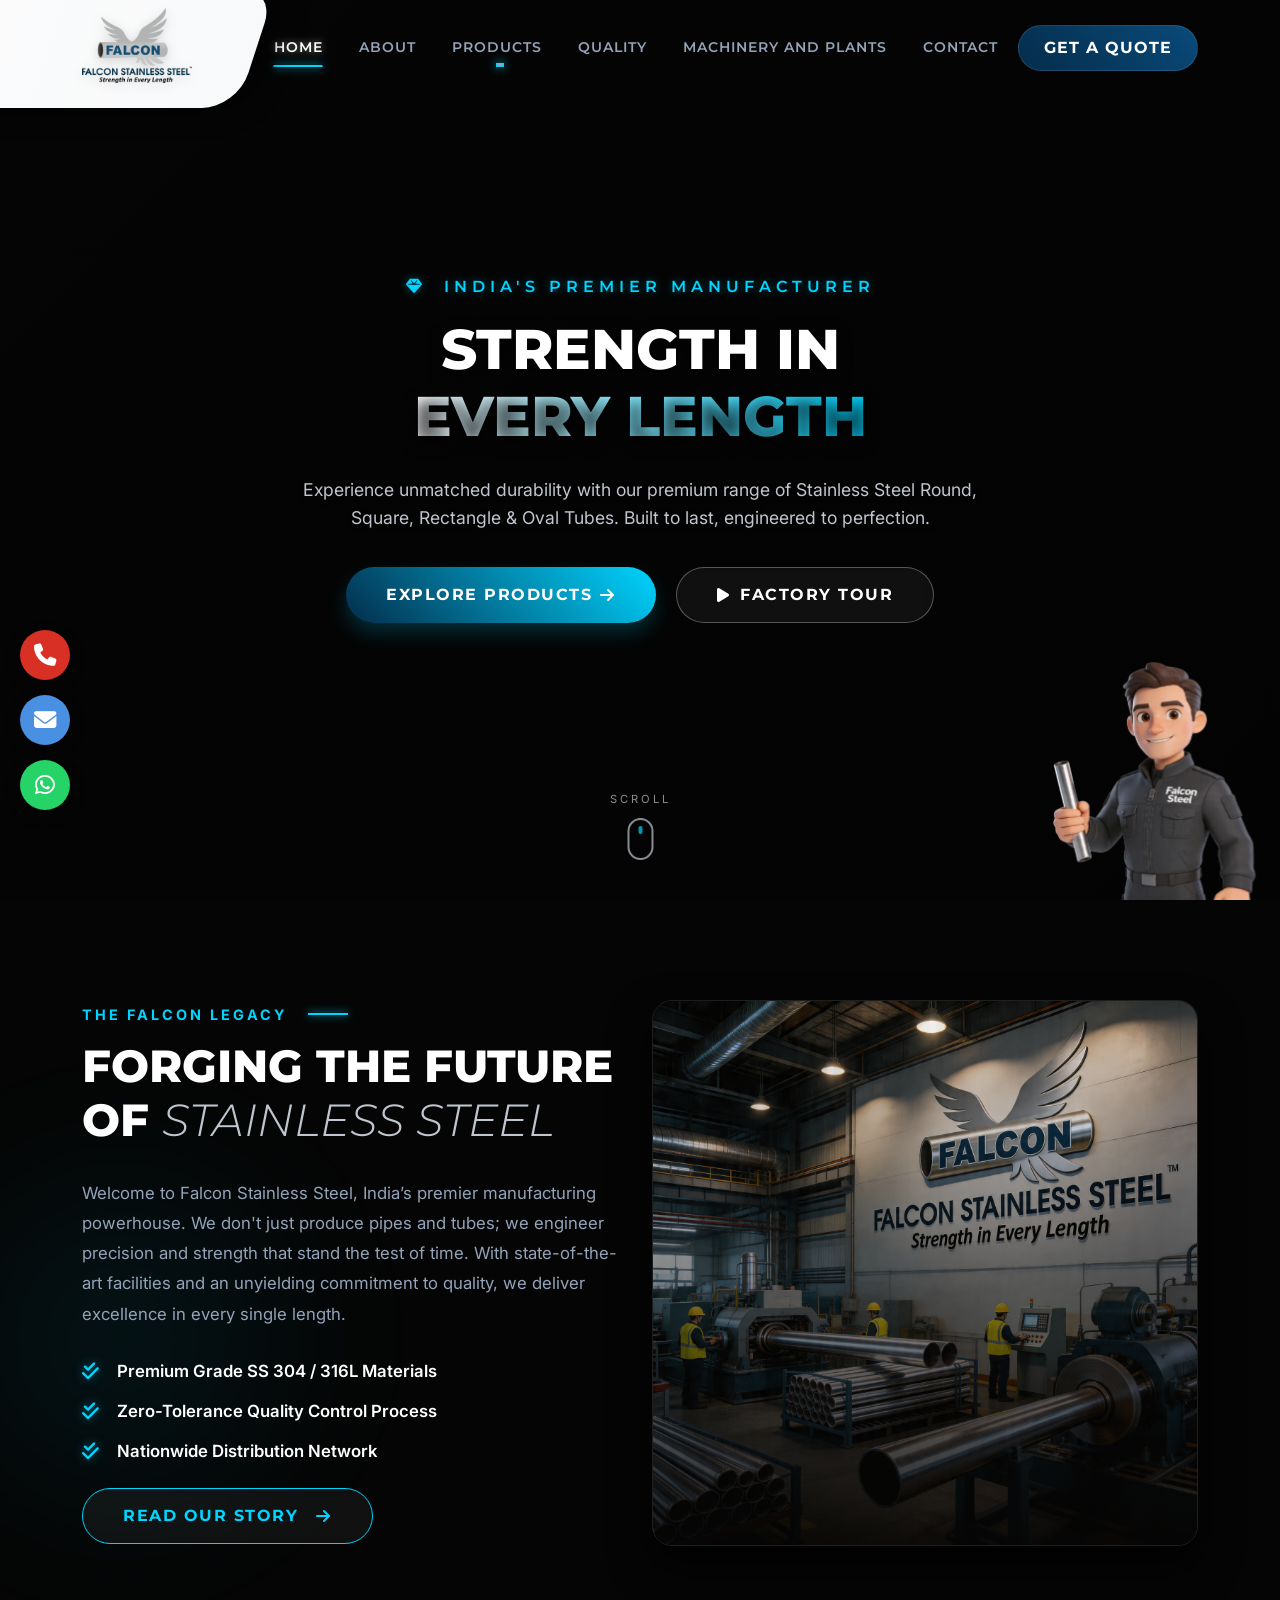
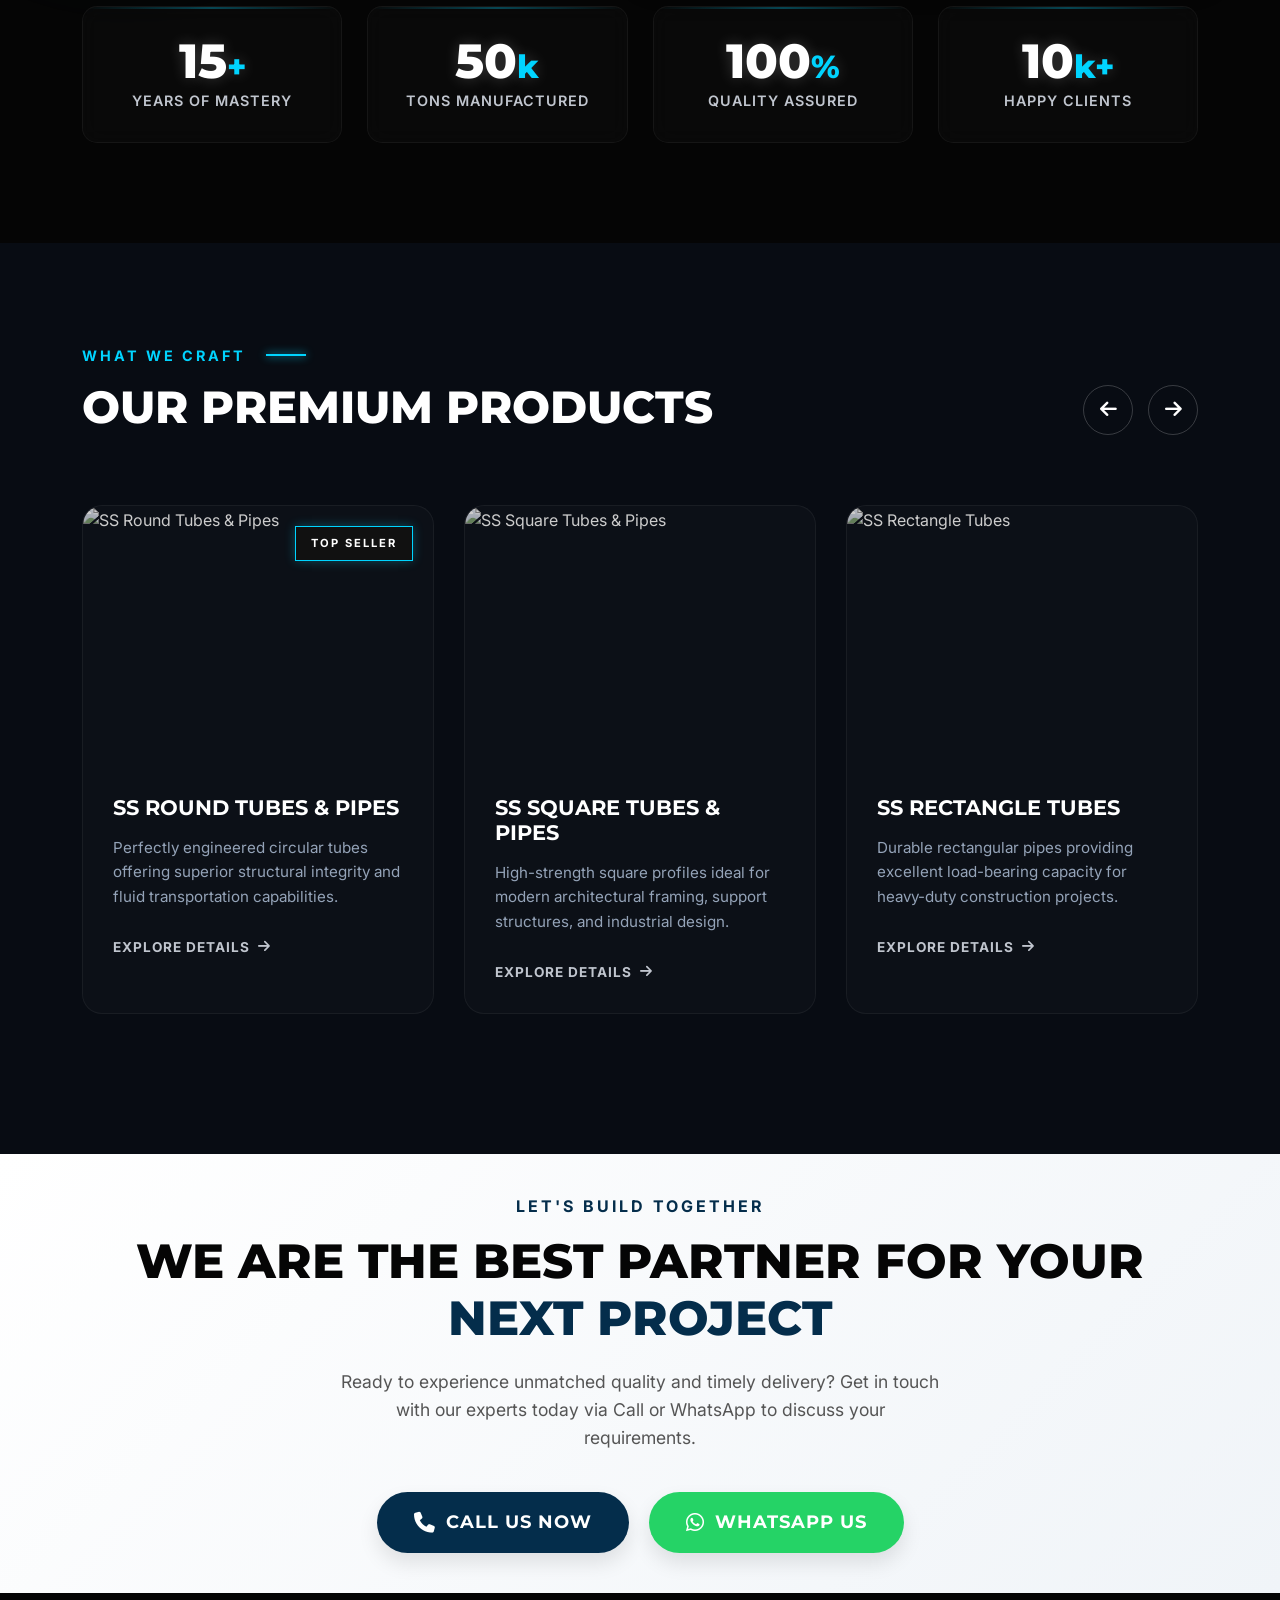
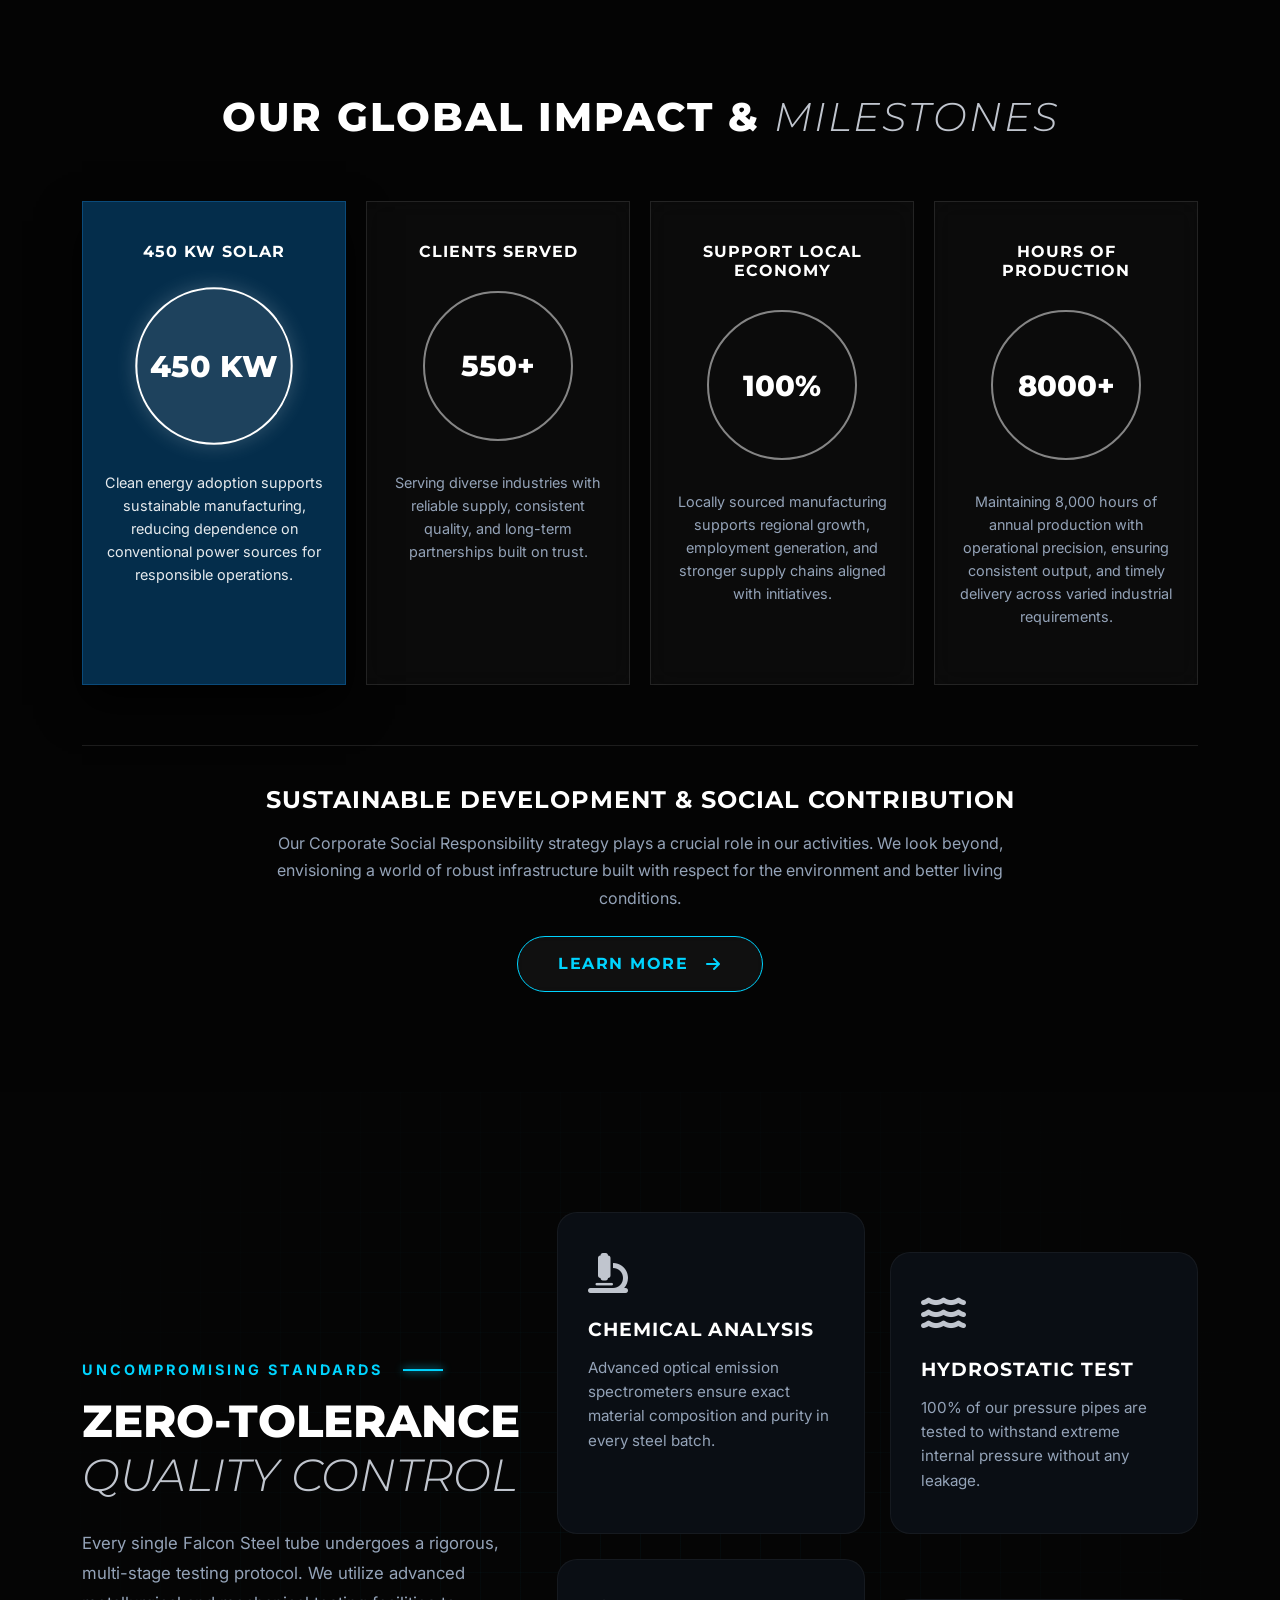
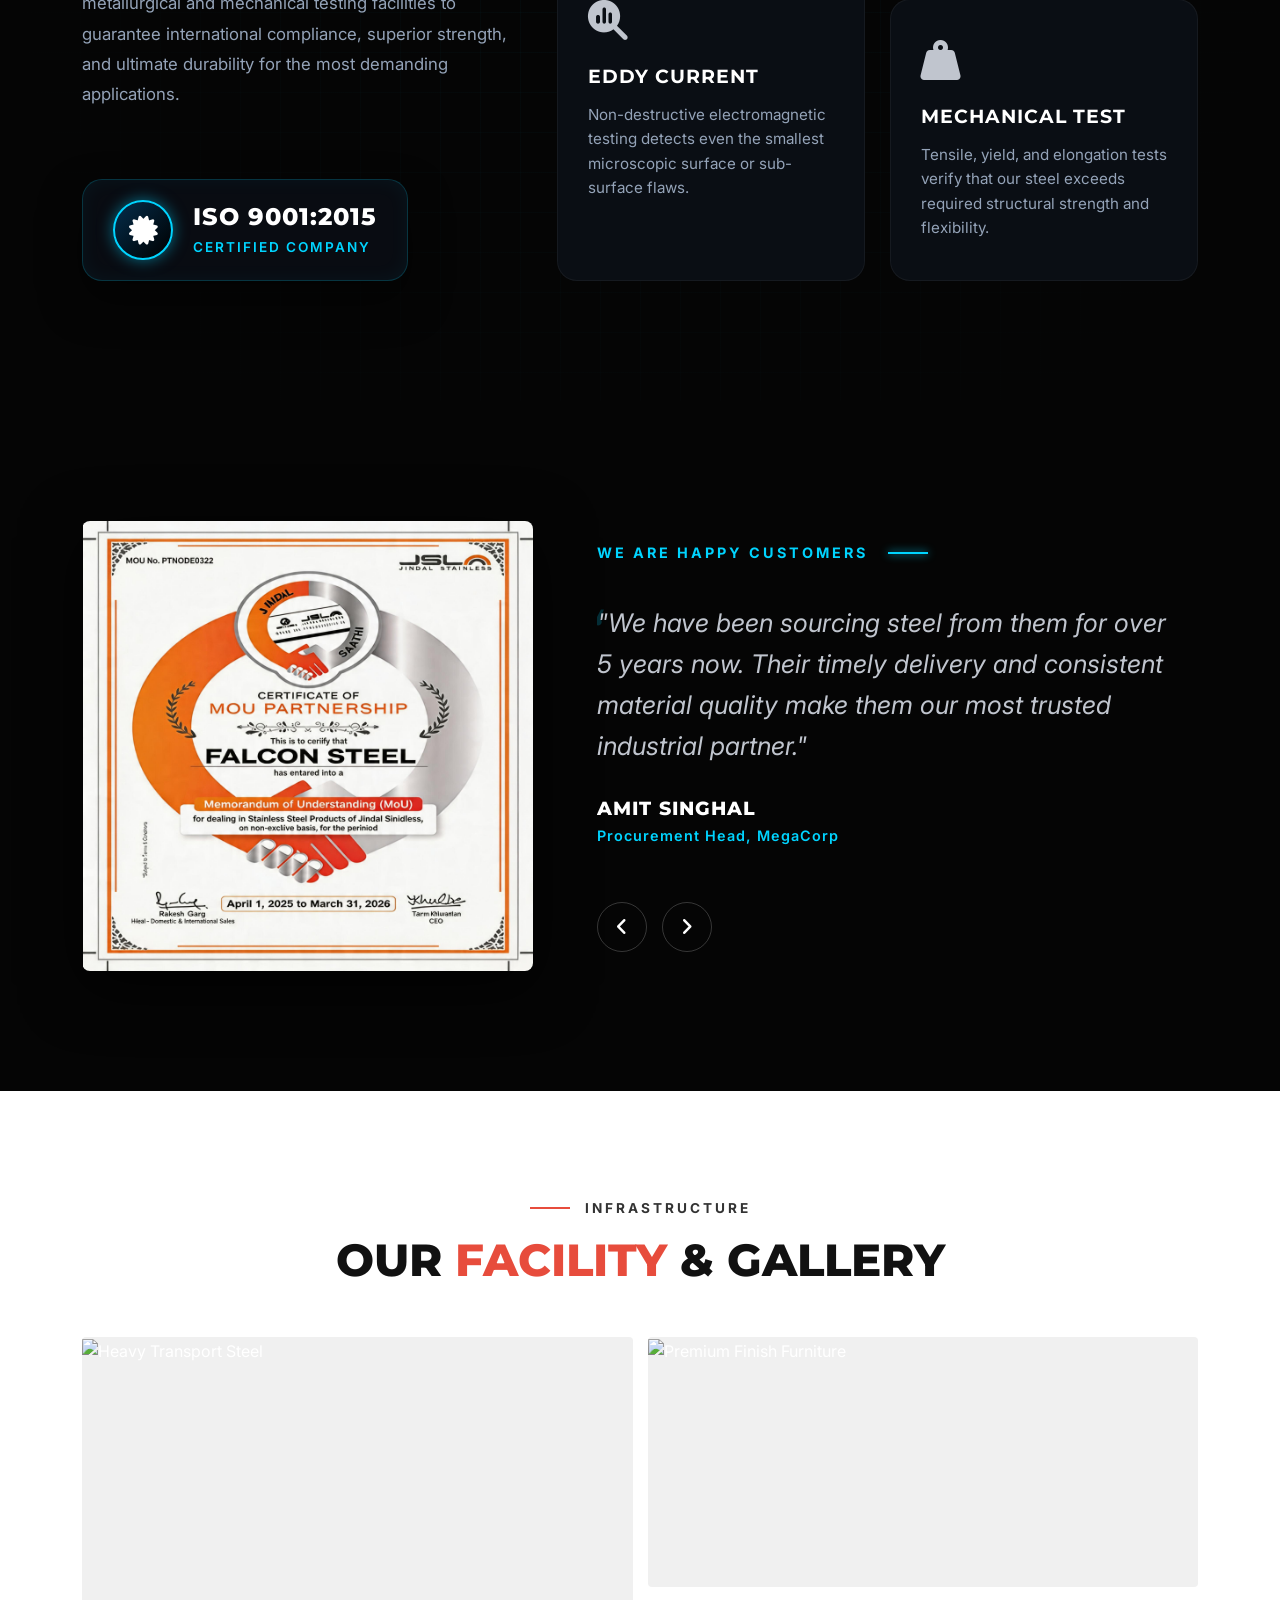
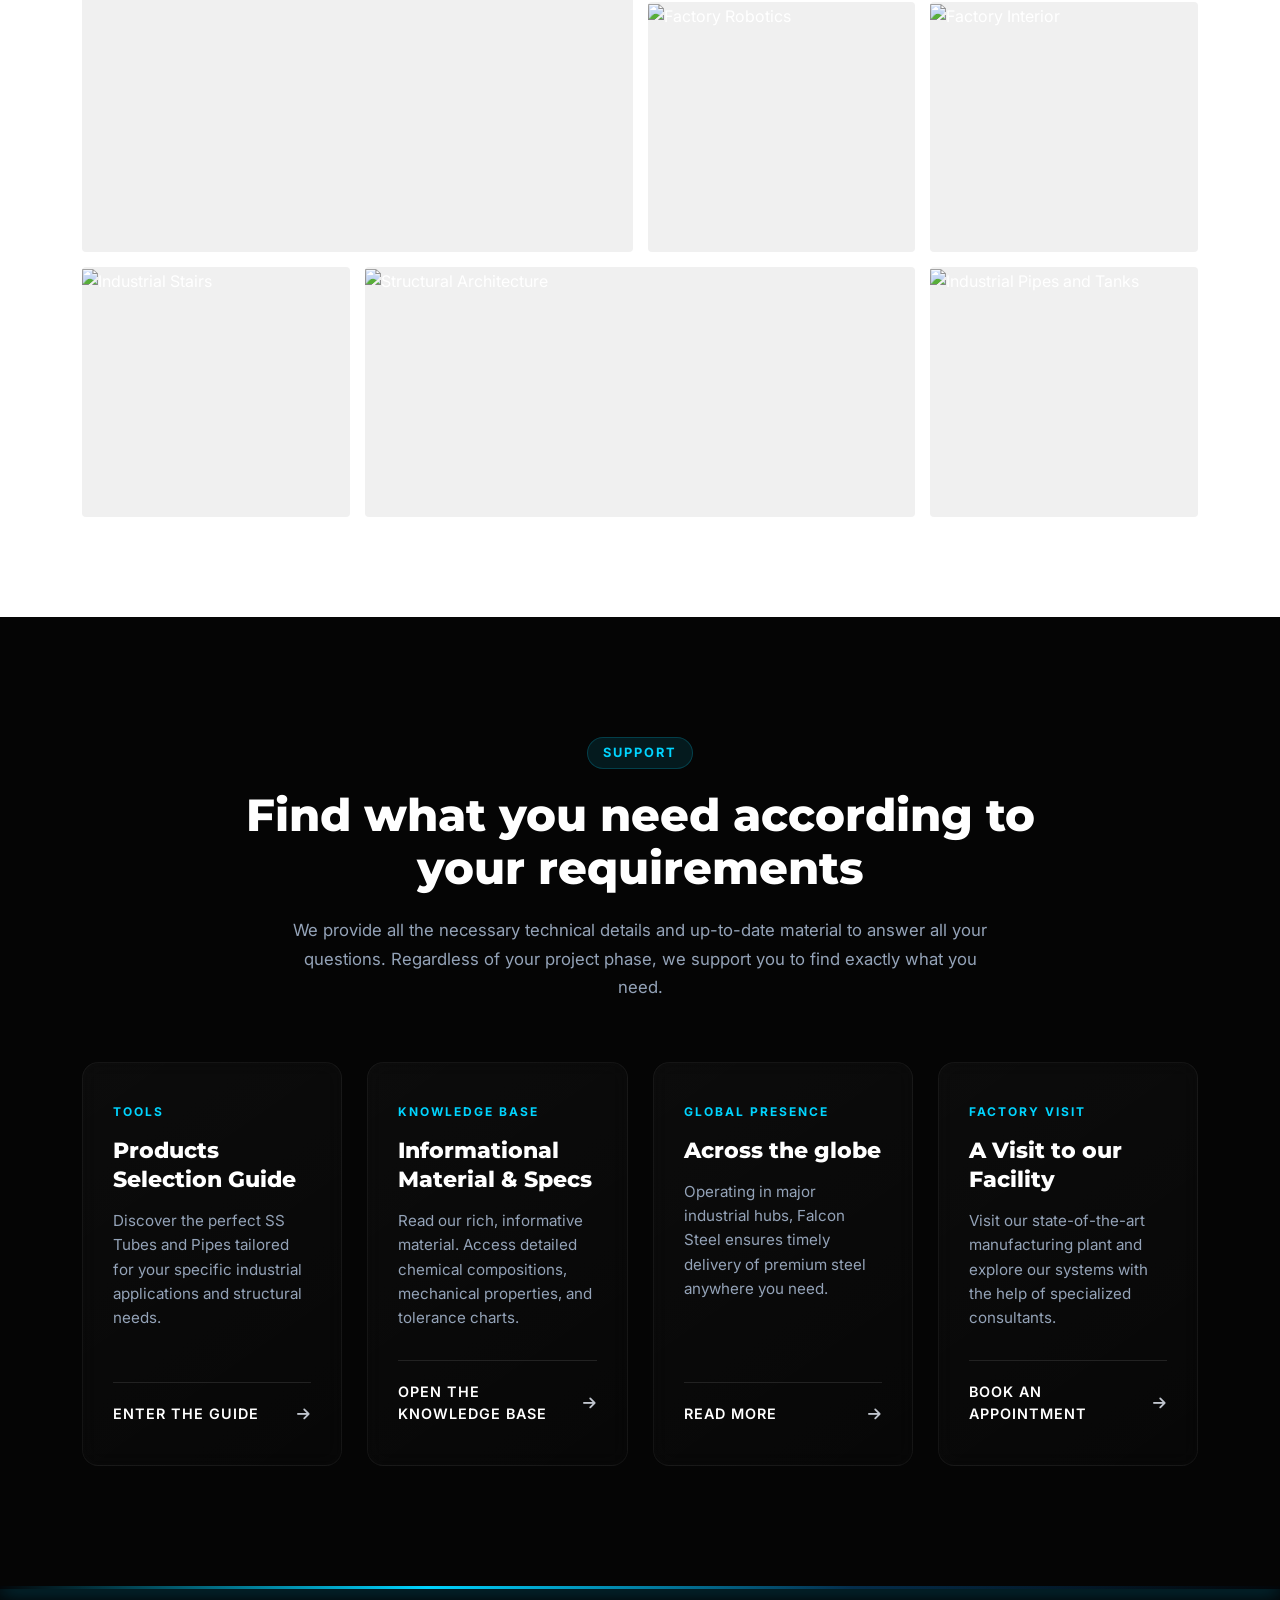
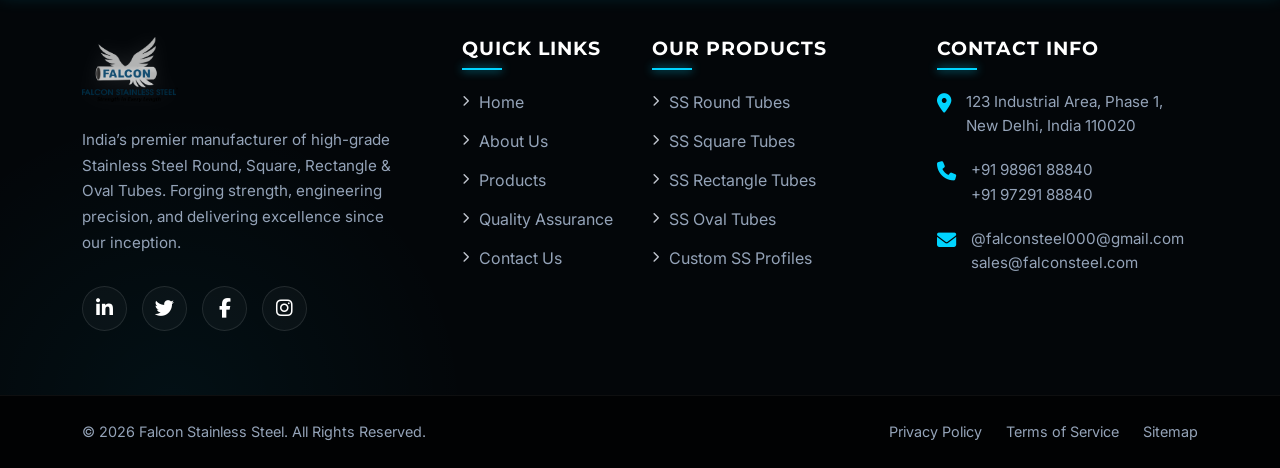
==== commit 5a783fc3: "new changes" ====
--- a/index.html
+++ b/index.html
@@ -22,2263 +22,7 @@
     <!-- AOS (Animate On Scroll) CSS -->
     <link href="https://unpkg.com/aos@2.3.1/dist/aos.css" rel="stylesheet">
 
-    <style>
-        /* =========================================
-           ROOT VARIABLES (YAHAN CHANGES NA KAREIN)
-           ========================================= */
-        :root {
-            /* Colors Extracted from Logo & Dark Theme Setup */
-            --fs-bg-dark: #050505;
-            /* True Dark Black */
-            --fs-bg-glass: rgba(5, 5, 5, 0.85);
-            /* Black Glass */
-            --fs-falcon-blue: #042D4B;
-            --fs-falcon-blue-light: #0A4A7A;
-            --fs-steel-silver: #C0C5CE;
-            --fs-text-white: #FFFFFF;
-            --fs-text-muted: #94A3B8;
-            --fs-accent-glow: #00D4FF;
-            /* Sexy hover effects ke liye */
-
-            /* Fonts */
-            --fs-font-heading: 'Montserrat', sans-serif;
-            --fs-font-body: 'Inter', sans-serif;
-
-            /* Transitions */
-            --fs-transition-fast: 0.3s ease;
-            --fs-transition-smooth: 0.5s cubic-bezier(0.25, 1, 0.5, 1);
-        }
-
-        /* =========================================
-           BASE STYLES (MAIN SETUP)
-           ========================================= */
-        html {
-            scroll-behavior: smooth;
-        }
-
-        html,
-        body {
-            overflow-x: hidden;
-            width: 100%;
-        }
-
-        body {
-            background-color: var(--fs-bg-dark);
-            color: var(--fs-text-white);
-            font-family: var(--fs-font-body);
-            overflow-x: hidden;
-            min-height: 200vh;
-        }
-
-        h1,
-        h2,
-        h3,
-        h4,
-        h5,
-        h6 {
-            font-family: var(--fs-font-heading);
-            font-weight: 700;
-        }
-
-        /* Custom Scrollbar Premium Feel Ke Liye */
-        ::-webkit-scrollbar {
-            width: 8px;
-        }
-
-        ::-webkit-scrollbar-track {
-            background: var(--fs-bg-dark);
-        }
-
-        ::-webkit-scrollbar-thumb {
-            background: var(--fs-falcon-blue-light);
-            border-radius: 10px;
-        }
-
-        ::-webkit-scrollbar-thumb:hover {
-            background: var(--fs-accent-glow);
-        }
-
-        /* Unique class name */
-        .falcon-agent-sticker-box {
-            position: fixed;
-            bottom: 0px;
-            right: 20px;
-            z-index: 9999;
-        }
-
-        .falcon-agent-sticker-box img {
-            width: 210px;
-            /* adjust size */
-            height: auto;
-            cursor: pointer;
-            transition: transform 0.3s ease;
-        }
-
-
-        @media(max-width:756px) {
-            .falcon-agent-sticker-box img {
-                width: 110px;
-            }
-        }
-
-        /* Hover effect */
-        .falcon-agent-sticker-box img:hover {
-            transform: scale(1.1);
-        }
-
-        /* =========================================
-           SECTION 1: NAVBAR (HEADER) STYLES
-           ========================================= */
-        #fs-main-header {
-            background: transparent;
-            transition: var(--fs-transition-smooth);
-            /* padding: 20px 0; */
-            border-bottom: 1px solid transparent;
-        }
-
-        /* Scrolled state Navbar ke liye */
-        #fs-main-header.fs-scrolled {
-            background: var(--fs-bg-glass);
-            backdrop-filter: blur(15px);
-            -webkit-backdrop-filter: blur(15px);
-            padding: 10px 0;
-            border-bottom: 1px solid rgba(255, 255, 255, 0.05);
-            box-shadow: 0 4px 30px rgba(0, 0, 0, 0.8);
-        }
-
-        /* LOGO WRAPPER WITH ROUNDED INDUSTRIAL WHITE SHAPE */
-        .fs-logo-wrapper {
-            position: relative;
-            display: inline-flex;
-            align-items: center;
-            justify-content: center;
-            text-decoration: none;
-            padding: 0px 45px 5px 0px;
-            z-index: 1;
-        }
-
-        /* Premium Rounded & Slanted White Design Element */
-        .fs-logo-wrapper::before {
-            content: '';
-            position: absolute;
-            top: -20px;
-            bottom: -20px;
-            left: -50vw;
-            right: 0;
-            background: linear-gradient(to right, #ffffff, #f8f9fa);
-            transform: skewX(-18deg);
-            transform-origin: bottom;
-            border-radius: 0 35px 35px 0;
-            z-index: -1;
-            box-shadow: 10px 0 25px rgba(0, 0, 0, 0.7);
-            transition: var(--fs-transition-smooth);
-        }
-
-        /* Scroll hone par white shape ko adjust karein */
-        #fs-main-header.fs-scrolled .fs-logo-wrapper::before {
-            top: -10px;
-            bottom: -10px;
-            box-shadow: 8px 0 15px rgba(0, 0, 0, 0.8);
-        }
-
-        .fs-logo-wrapper:hover {
-            transform: translateY(-2px);
-        }
-
-        /* ENLARGED LOGO IMAGE */
-        .fs-logo-img {
-            height: 75px;
-            width: auto;
-            transition: var(--fs-transition-smooth);
-            filter: drop-shadow(0 3px 6px rgba(0, 0, 0, 0.15));
-        }
-
-        .fs-logo-wrapper:hover .fs-logo-img {
-            transform: scale(1.03);
-            filter: drop-shadow(0 5px 10px rgba(0, 0, 0, 0.2));
-        }
-
-        .fs-nav-item {
-            margin: 0 18px;
-        }
-
-        .fs-nav-link {
-            font-family: var(--fs-font-heading);
-            font-weight: 600;
-            font-size: 0.9rem;
-            color: var(--fs-text-muted) !important;
-            text-transform: uppercase;
-            letter-spacing: 1px;
-            position: relative;
-            padding: 8px 0 !important;
-            transition: var(--fs-transition-fast);
-        }
-
-        /* Extreme Hover Effect Links ke liye */
-        .fs-nav-link::after {
-            content: '';
-            position: absolute;
-            bottom: 0;
-            left: 50%;
-            width: 0;
-            height: 2px;
-            background: var(--fs-accent-glow);
-            transition: var(--fs-transition-smooth);
-            transform: translateX(-50%);
-            box-shadow: 0 0 10px var(--fs-accent-glow);
-        }
-
-        .fs-nav-link:hover,
-        .fs-nav-link.active {
-            color: var(--fs-text-white) !important;
-            text-shadow: 0 0 8px rgba(255, 255, 255, 0.5);
-        }
-
-        .fs-nav-link:hover::after,
-        .fs-nav-link.active::after {
-            width: 100%;
-        }
-
-        /* DROPDOWN STYLES */
-        .fs-dropdown-menu {
-            background: var(--fs-bg-glass);
-            backdrop-filter: blur(20px);
-            -webkit-backdrop-filter: blur(20px);
-            border: 1px solid rgba(255, 255, 255, 0.1);
-            border-radius: 8px;
-            padding: 10px 0;
-            box-shadow: 0 10px 30px rgba(0, 0, 0, 0.9);
-            margin-top: 15px;
-            min-width: 220px;
-            transition: all 0.3s ease;
-        }
-
-        .fs-dropdown-item {
-            color: var(--fs-text-muted);
-            font-family: var(--fs-font-body);
-            font-weight: 600;
-            font-size: 0.9rem;
-            padding: 10px 20px;
-            transition: var(--fs-transition-fast);
-            background: transparent;
-        }
-
-        .fs-dropdown-item:hover,
-        .fs-dropdown-item:focus {
-            background: rgba(0, 212, 255, 0.1);
-            color: var(--fs-text-white);
-            padding-left: 28px;
-            text-shadow: 0 0 5px rgba(0, 212, 255, 0.5);
-        }
-
-        /* Desktop Hover Dropdown ke liye */
-        @media (min-width: 992px) {
-            .fs-dropdown-wrapper .fs-dropdown-menu {
-                display: block;
-                opacity: 0;
-                visibility: hidden;
-                transform: translateY(15px);
-            }
-
-            .fs-dropdown-wrapper:hover .fs-dropdown-menu {
-                opacity: 1;
-                visibility: visible;
-                transform: translateY(0);
-                margin-top: 0;
-            }
-        }
-
-        /* Premium Glow Button */
-        .fs-btn-quote {
-            background: linear-gradient(45deg, var(--fs-falcon-blue), var(--fs-falcon-blue-light));
-            color: var(--fs-text-white);
-            font-family: var(--fs-font-heading);
-            font-weight: 700;
-            text-transform: uppercase;
-            letter-spacing: 1px;
-            padding: 10px 25px;
-            border-radius: 50px;
-            border: 1px solid rgba(255, 255, 255, 0.1);
-            position: relative;
-            overflow: hidden;
-            z-index: 1;
-            transition: var(--fs-transition-smooth);
-            text-decoration: none;
-            display: inline-block;
-        }
-
-        .fs-btn-quote::before {
-            content: '';
-            position: absolute;
-            top: 0;
-            left: 0;
-            width: 100%;
-            height: 100%;
-            background: linear-gradient(45deg, var(--fs-accent-glow), var(--fs-falcon-blue));
-            z-index: -1;
-            opacity: 0;
-            transition: var(--fs-transition-smooth);
-        }
-
-        .fs-btn-quote:hover {
-            color: var(--fs-bg-dark);
-            border-color: var(--fs-accent-glow);
-            box-shadow: 0 0 20px rgba(0, 212, 255, 0.6);
-            transform: translateY(-2px);
-        }
-
-        .fs-btn-quote:hover::before {
-            opacity: 1;
-        }
-
-        /* Mobile Navbar Toggler */
-        .navbar-toggler {
-            border: none;
-            color: var(--fs-text-white);
-        }
-
-        .navbar-toggler:focus {
-            box-shadow: none;
-        }
-
-        .navbar-toggler-icon {
-            background-image: url("data:image/svg+xml,%3csvg xmlns='http://www.w3.org/2000/svg' viewBox='0 0 30 30'%3e%3cpath stroke='rgba%28255, 255, 255, 1%29' stroke-linecap='round' stroke-miterlimit='10' stroke-width='2' d='M4 7h22M4 15h22M4 23h22'/%3e%3c/svg%3e");
-        }
-
-        /* =========================================
-           SECTION 2: HERO SECTION WITH VIDEO BG
-           ========================================= */
-        #fs-hero-section {
-            position: relative;
-            width: 100vw;
-            height: 100vh;
-            display: flex;
-            align-items: center;
-            justify-content: center;
-            overflow: hidden;
-            z-index: 1;
-        }
-
-        .fs-video-bg {
-            position: absolute;
-            top: 50%;
-            left: 50%;
-            min-width: 100%;
-            min-height: 100%;
-            width: auto;
-            height: auto;
-            transform: translateX(-50%) translateY(-50%);
-            z-index: -2;
-            object-fit: cover;
-            filter: brightness(0.7) contrast(1.1);
-        }
-
-        .fs-hero-overlay {
-            position: absolute;
-            top: 0;
-            left: 0;
-            width: 100%;
-            height: 100%;
-            background: linear-gradient(135deg, rgba(5, 5, 5, 0.6) 0%, rgba(0, 0, 0, 0.4) 100%);
-            z-index: -1;
-        }
-
-        .fs-hero-content {
-            position: relative;
-            z-index: 2;
-        }
-
-        .fs-hero-subtitle {
-            color: var(--fs-accent-glow);
-            font-size: 1rem;
-            letter-spacing: 5px;
-            text-transform: uppercase;
-            margin-bottom: 20px;
-            font-weight: 600;
-            text-shadow: 0 0 10px rgba(0, 212, 255, 0.4);
-        }
-
-        .fs-hero-title {
-            font-size: 3.5rem;
-            font-weight: 800;
-            line-height: 1.2;
-            text-transform: uppercase;
-            margin-bottom: 25px;
-            color: var(--fs-text-white);
-            text-shadow: 0px 5px 15px rgba(0, 0, 0, 0.8);
-        }
-
-        .fs-hero-title .fs-text-glow {
-            background: linear-gradient(to right, #ffffff, var(--fs-accent-glow), #ffffff);
-            background-size: 200% auto;
-            -webkit-background-clip: text;
-            -webkit-text-fill-color: transparent;
-            animation: shineText 3s linear infinite;
-        }
-
-        @keyframes shineText {
-            to {
-                background-position: 200% center;
-            }
-        }
-
-        .fs-hero-desc {
-            font-size: 1.1rem;
-            color: var(--fs-steel-silver);
-            max-width: 700px;
-            margin: 0 auto 35px auto;
-            line-height: 1.6;
-            text-shadow: 0px 2px 5px rgba(0, 0, 0, 0.8);
-        }
-
-        .fs-hero-actions {
-            display: flex;
-            gap: 20px;
-            justify-content: center;
-        }
-
-        .fs-btn-primary {
-            background: linear-gradient(45deg, var(--fs-falcon-blue), var(--fs-accent-glow));
-            color: var(--fs-text-white);
-            padding: 15px 40px;
-            border-radius: 50px;
-            font-family: var(--fs-font-heading);
-            font-weight: 700;
-            text-transform: uppercase;
-            letter-spacing: 1.5px;
-            text-decoration: none;
-            transition: var(--fs-transition-smooth);
-            border: none;
-            box-shadow: 0 10px 20px rgba(0, 212, 255, 0.2);
-            position: relative;
-            overflow: hidden;
-            display: inline-flex;
-            align-items: center;
-        }
-
-        .fs-btn-primary:hover {
-            transform: translateY(-5px);
-            box-shadow: 0 15px 30px rgba(0, 212, 255, 0.5);
-            color: var(--fs-text-white);
-        }
-
-        .fs-btn-secondary {
-            background: rgba(255, 255, 255, 0.05);
-            backdrop-filter: blur(5px);
-            color: var(--fs-text-white);
-            padding: 15px 40px;
-            border-radius: 50px;
-            font-family: var(--fs-font-heading);
-            font-weight: 700;
-            text-transform: uppercase;
-            letter-spacing: 1.5px;
-            text-decoration: none;
-            transition: var(--fs-transition-smooth);
-            border: 1px solid rgba(255, 255, 255, 0.3);
-            display: inline-flex;
-            align-items: center;
-            gap: 10px;
-        }
-
-        .fs-btn-secondary:hover {
-            background: var(--fs-text-white);
-            color: var(--fs-bg-dark);
-            border-color: var(--fs-text-white);
-            box-shadow: 0 0 20px rgba(255, 255, 255, 0.4);
-        }
-
-        /* Mouse Scroll Animation */
-        .fs-scroll-indicator {
-            position: absolute;
-            bottom: 40px;
-            left: 50%;
-            transform: translateX(-50%);
-            display: flex;
-            flex-direction: column;
-            align-items: center;
-            gap: 10px;
-            opacity: 0.7;
-            transition: var(--fs-transition-fast);
-            z-index: 2;
-        }
-
-        .fs-scroll-indicator:hover {
-            opacity: 1;
-            cursor: pointer;
-        }
-
-        .fs-scroll-indicator span {
-            font-size: 0.7rem;
-            text-transform: uppercase;
-            letter-spacing: 3px;
-            color: var(--fs-steel-silver);
-        }
-
-        .fs-mouse {
-            width: 26px;
-            height: 42px;
-            border: 2px solid var(--fs-steel-silver);
-            border-radius: 20px;
-            position: relative;
-        }
-
-        .fs-wheel {
-            width: 4px;
-            height: 8px;
-            background: var(--fs-accent-glow);
-            border-radius: 2px;
-            position: absolute;
-            top: 6px;
-            left: 50%;
-            transform: translateX(-50%);
-            animation: fs-scrollWheel 1.5s infinite ease-in-out;
-        }
-
-        @keyframes fs-scrollWheel {
-            0% {
-                top: 6px;
-                opacity: 1;
-            }
-
-            100% {
-                top: 20px;
-                opacity: 0;
-            }
-        }
-
-        @media (max-width: 768px) {
-            .fs-hero-title {
-                font-size: 2.2rem;
-            }
-
-            .fs-hero-subtitle {
-                font-size: 0.85rem;
-            }
-
-            .fs-hero-actions {
-                flex-direction: column;
-                width: 100%;
-                align-items: center;
-            }
-
-            .fs-btn-primary,
-            .fs-btn-secondary {
-                width: 80%;
-                justify-content: center;
-            }
-
-            .fs-nav-item {
-                margin: 10px 0;
-            }
-        }
-
-        /* =========================================
-           SECTION 3: ABOUT / OVERVIEW STYLES
-           ========================================= */
-        #fs-about-section {
-            background-color: var(--fs-bg-dark);
-            position: relative;
-            padding: 100px 0;
-            overflow: hidden;
-            z-index: 1;
-        }
-
-        .fs-about-glow-bg {
-            position: absolute;
-            top: 20%;
-            left: -10%;
-            width: 500px;
-            height: 500px;
-            background: radial-gradient(circle, rgba(0, 212, 255, 0.08) 0%, rgba(5, 5, 5, 0) 70%);
-            border-radius: 50%;
-            z-index: -1;
-            filter: blur(50px);
-        }
-
-        .fs-section-subtitle {
-            color: var(--fs-accent-glow);
-            font-size: 0.9rem;
-            letter-spacing: 3px;
-            text-transform: uppercase;
-            font-weight: 700;
-            margin-bottom: 15px;
-            display: inline-block;
-            position: relative;
-        }
-
-        .fs-section-subtitle::after {
-            content: '';
-            position: absolute;
-            top: 50%;
-            right: -60px;
-            width: 40px;
-            height: 2px;
-            background: var(--fs-accent-glow);
-            transform: translateY(-50%);
-            box-shadow: 0 0 8px var(--fs-accent-glow);
-        }
-
-        .fs-section-title {
-            font-size: 2.8rem;
-            font-weight: 800;
-            color: var(--fs-text-white);
-            line-height: 1.2;
-            margin-bottom: 30px;
-            text-transform: uppercase;
-        }
-
-        .fs-section-title span {
-            color: var(--fs-steel-silver);
-            font-weight: 300;
-            font-style: italic;
-        }
-
-        .fs-about-text {
-            color: var(--fs-text-muted);
-            font-size: 1.05rem;
-            line-height: 1.8;
-            margin-bottom: 30px;
-        }
-
-        .fs-about-feature-list {
-            list-style: none;
-            padding: 0;
-            margin: 0 0 40px 0;
-        }
-
-        .fs-about-feature-list li {
-            position: relative;
-            padding-left: 35px;
-            margin-bottom: 15px;
-            color: var(--fs-text-white);
-            font-weight: 600;
-            font-size: 1.05rem;
-        }
-
-        .fs-about-feature-list li i {
-            position: absolute;
-            left: 0;
-            top: 3px;
-            color: var(--fs-accent-glow);
-            font-size: 1.2rem;
-            text-shadow: 0 0 10px rgba(0, 212, 255, 0.5);
-        }
-
-        /* Floating Premium Stat Boxes */
-        .fs-stats-row-grid {
-            display: grid;
-            grid-template-columns: repeat(4, 1fr);
-            gap: 25px;
-            position: relative;
-            margin-top: 60px;
-        }
-
-        .fs-stat-box {
-            background: rgba(255, 255, 255, 0.02);
-            border: 1px solid rgba(255, 255, 255, 0.05);
-            backdrop-filter: blur(10px);
-            -webkit-backdrop-filter: blur(10px);
-            padding: 30px 20px;
-            border-radius: 15px;
-            text-align: center;
-            transition: var(--fs-transition-smooth);
-            position: relative;
-            overflow: hidden;
-        }
-
-        .fs-stat-box::before {
-            content: '';
-            position: absolute;
-            top: 0;
-            left: 0;
-            width: 100%;
-            height: 2px;
-            background: linear-gradient(90deg, transparent, var(--fs-accent-glow), transparent);
-            opacity: 0.3;
-            transition: var(--fs-transition-smooth);
-        }
-
-        .fs-stat-box:hover {
-            transform: translateY(-10px);
-            background: rgba(255, 255, 255, 0.05);
-            border-color: rgba(0, 212, 255, 0.3);
-            box-shadow: 0 15px 30px rgba(0, 0, 0, 0.5), inset 0 0 20px rgba(0, 212, 255, 0.05);
-        }
-
-        .fs-stat-box:hover::before {
-            opacity: 1;
-            box-shadow: 0 0 10px var(--fs-accent-glow);
-        }
-
-        .fs-stat-number {
-            font-family: var(--fs-font-heading);
-            font-size: 3rem;
-            font-weight: 800;
-            color: var(--fs-text-white);
-            margin-bottom: 5px;
-            line-height: 1;
-            text-shadow: 0 0 15px rgba(255, 255, 255, 0.2);
-        }
-
-        .fs-stat-number span {
-            color: var(--fs-accent-glow);
-            font-size: 2rem;
-        }
-
-        .fs-stat-label {
-            font-size: 0.9rem;
-            color: var(--fs-steel-silver);
-            text-transform: uppercase;
-            letter-spacing: 1px;
-            font-weight: 600;
-        }
-
-        .fs-about-img-wrapper {
-            position: relative;
-            border-radius: 20px;
-            overflow: hidden;
-            box-shadow: 0 20px 40px rgba(0, 0, 0, 0.8);
-            border: 1px solid rgba(255, 255, 255, 0.1);
-        }
-
-        .fs-about-img {
-            width: 100%;
-            height: auto;
-            display: block;
-            transition: transform 0.5s ease;
-        }
-
-        .fs-about-img-wrapper:hover .fs-about-img {
-            transform: scale(1.05);
-        }
-
-        .fs-about-img-overlay {
-            position: absolute;
-            top: 0;
-            left: 0;
-            width: 100%;
-            height: 100%;
-            background: linear-gradient(to top, rgba(5, 5, 5, 0.9), transparent);
-            pointer-events: none;
-        }
-
-        @media (max-width: 991px) {
-            .fs-section-title {
-                font-size: 2.2rem;
-            }
-
-            .fs-stats-row-grid {
-                grid-template-columns: repeat(2, 1fr);
-                margin-top: 40px;
-            }
-
-            .fs-about-img-wrapper {
-                margin-top: 40px;
-            }
-        }
-
-        @media (max-width: 576px) {
-            .fs-stats-row-grid {
-                grid-template-columns: 1fr;
-            }
-        }
-
-        /* =========================================
-           SECTION 4: PRODUCTS SLIDER STYLES
-           ========================================= */
-        #fs-products-section {
-            background-color: #080C13;
-            padding: 100px 0;
-            position: relative;
-        }
-
-        .fs-product-header-wrapper {
-            display: flex;
-            justify-content: space-between;
-            align-items: flex-end;
-            margin-bottom: 50px;
-        }
-
-        .fs-slider-controls {
-            display: flex;
-            gap: 15px;
-        }
-
-        .fs-slider-btn {
-            background: transparent;
-            border: 1px solid rgba(255, 255, 255, 0.2);
-            color: var(--fs-text-white);
-            width: 50px;
-            height: 50px;
-            border-radius: 50%;
-            display: flex;
-            align-items: center;
-            justify-content: center;
-            font-size: 1.2rem;
-            cursor: pointer;
-            transition: var(--fs-transition-fast);
-        }
-
-        .fs-slider-btn:hover {
-            border-color: var(--fs-accent-glow);
-            color: var(--fs-accent-glow);
-            box-shadow: 0 0 15px rgba(0, 212, 255, 0.3);
-            transform: scale(1.05);
-        }
-
-        .fs-product-track {
-            display: flex;
-            gap: 30px;
-            overflow-x: auto;
-            scroll-snap-type: x mandatory;
-            scroll-behavior: smooth;
-            padding: 20px 0 40px 0;
-            -ms-overflow-style: none;
-            scrollbar-width: none;
-        }
-
-        .fs-product-track::-webkit-scrollbar {
-            display: none;
-        }
-
-        .fs-product-card {
-            flex: 0 0 calc(33.333% - 20px);
-            scroll-snap-align: start;
-            background: rgba(255, 255, 255, 0.02);
-            border-radius: 20px;
-            overflow: hidden;
-            transition: var(--fs-transition-smooth);
-            position: relative;
-            border: 1px solid rgba(255, 255, 255, 0.05);
-            z-index: 1;
-        }
-
-        .fs-product-card::before {
-            content: '';
-            position: absolute;
-            inset: 0;
-            border-radius: 20px;
-            padding: 2px;
-            background: linear-gradient(45deg, var(--fs-falcon-blue), var(--fs-accent-glow), var(--fs-falcon-blue));
-            -webkit-mask: linear-gradient(#fff 0 0) content-box, linear-gradient(#fff 0 0);
-            -webkit-mask-composite: xor;
-            mask-composite: exclude;
-            opacity: 0;
-            transition: var(--fs-transition-smooth);
-            z-index: 10;
-            pointer-events: none;
-        }
-
-        .fs-product-card:hover {
-            transform: translateY(-10px);
-            box-shadow: 0 20px 40px rgba(0, 0, 0, 0.8), 0 0 25px rgba(0, 212, 255, 0.15);
-            background: rgba(255, 255, 255, 0.04);
-        }
-
-        .fs-product-card:hover::before {
-            opacity: 1;
-        }
-
-        .fs-product-img-box {
-            width: 100%;
-            height: 260px;
-            overflow: hidden;
-            position: relative;
-        }
-
-        .fs-badge-top-seller {
-            position: absolute;
-            top: 20px;
-            right: 20px;
-            background: #111;
-            color: var(--fs-text-white);
-            font-size: 0.7rem;
-            font-weight: 700;
-            text-transform: uppercase;
-            letter-spacing: 2px;
-            padding: 8px 15px;
-            border: 1px solid var(--fs-accent-glow);
-            z-index: 5;
-            box-shadow: 0 0 10px rgba(0, 212, 255, 0.3);
-        }
-
-        .fs-product-img {
-            width: 100%;
-            height: 100%;
-            object-fit: cover;
-            transition: transform 0.6s cubic-bezier(0.25, 1, 0.5, 1), filter 0.6s ease;
-            filter: grayscale(60%) brightness(0.8);
-        }
-
-        .fs-product-card:hover .fs-product-img {
-            transform: scale(1.1);
-            filter: grayscale(0%) brightness(1);
-        }
-
-        .fs-product-content {
-            padding: 30px;
-            position: relative;
-            z-index: 2;
-        }
-
-        .fs-product-title {
-            color: var(--fs-text-white);
-            font-family: var(--fs-font-heading);
-            font-size: 1.3rem;
-            font-weight: 700;
-            text-transform: uppercase;
-            margin-bottom: 15px;
-            transition: var(--fs-transition-fast);
-        }
-
-        .fs-product-card:hover .fs-product-title {
-            color: var(--fs-accent-glow);
-            text-shadow: 0 0 10px rgba(0, 212, 255, 0.3);
-        }
-
-        .fs-product-desc {
-            color: var(--fs-text-muted);
-            font-size: 0.95rem;
-            line-height: 1.6;
-            margin-bottom: 25px;
-        }
-
-        .fs-product-link {
-            color: var(--fs-steel-silver);
-            text-decoration: none;
-            font-weight: 700;
-            text-transform: uppercase;
-            font-size: 0.85rem;
-            letter-spacing: 1px;
-            display: inline-flex;
-            align-items: center;
-            gap: 8px;
-            transition: var(--fs-transition-fast);
-        }
-
-        .fs-product-link i {
-            transition: transform 0.3s ease;
-        }
-
-        .fs-product-card:hover .fs-product-link {
-            color: var(--fs-accent-glow);
-        }
-
-        .fs-product-card:hover .fs-product-link i {
-            transform: translateX(5px);
-        }
-
-        @media (max-width: 991px) {
-            .fs-product-card {
-                flex: 0 0 calc(50% - 15px);
-            }
-        }
-
-        @media (max-width: 768px) {
-            .fs-product-header-wrapper {
-                flex-direction: column;
-                align-items: flex-start;
-                gap: 20px;
-            }
-
-            .fs-product-card {
-                flex: 0 0 100%;
-            }
-        }
-
-        /* =========================================
-           SECTION 5: GLOBAL IMPACT & MILESTONES
-           ========================================= */
-        #fs-impact-section {
-            position: relative;
-            padding: 100px 0;
-            background-image: url('assets/images/backgrounds/global-bg2.jpeg');
-            background-attachment: fixed;
-            background-position: center;
-            background-repeat: no-repeat;
-            background-size: cover;
-            z-index: 1;
-        }
-
-        .fs-impact-overlay {
-            position: absolute;
-            top: 0;
-            left: 0;
-            width: 100%;
-            height: 100%;
-            background: rgba(5, 5, 5, 0.501);
-            z-index: -1;
-        }
-
-        .fs-impact-header {
-            text-align: center;
-            margin-bottom: 60px;
-        }
-
-        .fs-impact-header .fs-section-title {
-            color: var(--fs-text-white);
-            font-size: 2.5rem;
-            letter-spacing: 2px;
-        }
-
-        .fs-impact-grid {
-            display: grid;
-            grid-template-columns: repeat(4, 1fr);
-            gap: 20px;
-        }
-
-        .fs-impact-card {
-            background: rgba(255, 255, 255, 0.03);
-            backdrop-filter: blur(12px);
-            -webkit-backdrop-filter: blur(12px);
-            border: 1px solid rgba(255, 255, 255, 0.1);
-            padding: 40px 20px;
-            text-align: center;
-            height: 100%;
-            transition: all 0.4s ease;
-            position: relative;
-            overflow: hidden;
-        }
-
-        .fs-impact-card:hover,
-        .fs-impact-card.active {
-            background: var(--fs-falcon-blue);
-            border-color: var(--fs-falcon-blue-light);
-            transform: translateY(-10px);
-            box-shadow: 0 20px 40px rgba(0, 0, 0, 0.8);
-        }
-
-        .fs-impact-card-title {
-            font-family: var(--fs-font-heading);
-            font-size: 1rem;
-            font-weight: 700;
-            text-transform: uppercase;
-            color: var(--fs-text-white);
-            margin-bottom: 30px;
-            letter-spacing: 1px;
-            transition: var(--fs-transition-fast);
-        }
-
-        .fs-impact-circle {
-            width: 150px;
-            height: 150px;
-            border: 2px solid rgba(255, 255, 255, 0.5);
-            border-radius: 50%;
-            display: flex;
-            align-items: center;
-            justify-content: center;
-            margin: 0 auto 30px auto;
-            transition: all 0.4s ease;
-        }
-
-        .fs-impact-circle span {
-            font-family: var(--fs-font-heading);
-            font-size: 1.8rem;
-            font-weight: 800;
-            color: var(--fs-text-white);
-            transition: var(--fs-transition-fast);
-        }
-
-        .fs-impact-card:hover .fs-impact-circle,
-        .fs-impact-card.active .fs-impact-circle {
-            border-color: var(--fs-text-white);
-            transform: scale(1.05);
-            background: rgba(255, 255, 255, 0.1);
-            box-shadow: 0 0 20px rgba(255, 255, 255, 0.2);
-        }
-
-        .fs-impact-desc {
-            color: var(--fs-text-muted);
-            font-size: 0.9rem;
-            line-height: 1.6;
-            transition: var(--fs-transition-fast);
-        }
-
-        .fs-impact-card:hover .fs-impact-desc,
-        .fs-impact-card.active .fs-impact-desc {
-            color: rgba(255, 255, 255, 0.9);
-        }
-
-        .fs-impact-footer {
-            text-align: center;
-            margin-top: 60px;
-            padding-top: 40px;
-            border-top: 1px solid rgba(255, 255, 255, 0.1);
-        }
-
-        .fs-impact-footer h3 {
-            font-family: var(--fs-font-heading);
-            font-size: 1.5rem;
-            font-weight: 700;
-            text-transform: uppercase;
-            color: var(--fs-text-white);
-            margin-bottom: 15px;
-            letter-spacing: 1px;
-        }
-
-        .fs-impact-footer p {
-            color: var(--fs-text-muted);
-            font-size: 1rem;
-            max-width: 800px;
-            margin: 0 auto;
-            line-height: 1.7;
-        }
-
-        @media (max-width: 1199px) {
-            .fs-impact-grid {
-                grid-template-columns: repeat(2, 1fr);
-            }
-        }
-
-        @media (max-width: 768px) {
-            .fs-impact-grid {
-                grid-template-columns: 1fr;
-            }
-        }
-
-        /* =========================================
-           SECTION 6: ADVANCED QUALITY BENTO GRID
-           ========================================= */
-        #fs-quality-section {
-            background-color: var(--fs-bg-dark);
-            padding: 120px 0;
-            position: relative;
-            overflow: hidden;
-            background-image:
-                linear-gradient(rgba(0, 212, 255, 0.03) 1px, transparent 1px),
-                linear-gradient(90deg, rgba(0, 212, 255, 0.03) 1px, transparent 1px);
-            background-size: 40px 40px;
-        }
-
-        .fs-quality-bg-overlay {
-            position: absolute;
-            top: 0;
-            left: 0;
-            right: 0;
-            bottom: 0;
-            background: radial-gradient(circle at center, transparent 0%, var(--fs-bg-dark) 80%);
-            pointer-events: none;
-        }
-
-        .fs-quality-sticky-panel {
-            position: sticky;
-            top: 150px;
-        }
-
-        .fs-quality-sticky-panel .fs-section-title {
-            margin-bottom: 25px;
-        }
-
-        .fs-iso-badge-wrapper {
-            display: inline-flex;
-            align-items: center;
-            gap: 20px;
-            background: rgba(10, 14, 20, 0.9);
-            border: 1px solid rgba(0, 212, 255, 0.2);
-            padding: 20px 30px;
-            border-radius: 20px;
-            margin-top: 40px;
-            box-shadow: 0 20px 40px rgba(0, 0, 0, 0.5), inset 0 0 20px rgba(0, 212, 255, 0.05);
-            position: relative;
-            overflow: hidden;
-        }
-
-        .fs-iso-badge-wrapper::after {
-            content: '';
-            position: absolute;
-            top: 0;
-            left: -100%;
-            width: 50%;
-            height: 100%;
-            background: linear-gradient(to right, transparent, rgba(255, 255, 255, 0.1), transparent);
-            transform: skewX(-20deg);
-            animation: isoShine 4s infinite;
-        }
-
-        @keyframes isoShine {
-            0% {
-                left: -100%;
-            }
-
-            20%,
-            100% {
-                left: 200%;
-            }
-        }
-
-        .fs-iso-icon-container {
-            width: 60px;
-            height: 60px;
-            background: linear-gradient(135deg, var(--fs-falcon-blue), #000);
-            border-radius: 50%;
-            display: flex;
-            align-items: center;
-            justify-content: center;
-            border: 2px solid var(--fs-accent-glow);
-            box-shadow: 0 0 15px rgba(0, 212, 255, 0.5);
-            flex-shrink: 0;
-        }
-
-        .fs-iso-icon-container i {
-            font-size: 1.8rem;
-            color: var(--fs-text-white);
-        }
-
-        .fs-iso-text h4 {
-            color: var(--fs-text-white);
-            font-family: var(--fs-font-heading);
-            margin: 0 0 5px 0;
-            font-weight: 800;
-            letter-spacing: 1px;
-        }
-
-        .fs-iso-text p {
-            margin: 0;
-            color: var(--fs-accent-glow);
-            font-size: 0.85rem;
-            font-weight: 600;
-            text-transform: uppercase;
-            letter-spacing: 2px;
-        }
-
-        .fs-bento-grid {
-            display: grid;
-            grid-template-columns: repeat(2, 1fr);
-            gap: 25px;
-        }
-
-        .fs-bento-card {
-            background: #0a0e14;
-            border: 1px solid rgba(255, 255, 255, 0.05);
-            border-radius: 20px;
-            padding: 40px 30px;
-            position: relative;
-            overflow: hidden;
-            transition: all 0.4s cubic-bezier(0.25, 1, 0.5, 1);
-            z-index: 1;
-        }
-
-        .fs-bento-card::before {
-            content: '';
-            position: absolute;
-            top: 0;
-            left: 0;
-            right: 0;
-            bottom: 0;
-            background: radial-gradient(circle at top right, rgba(0, 212, 255, 0.15), transparent 70%);
-            opacity: 0;
-            transition: var(--fs-transition-smooth);
-            z-index: -1;
-        }
-
-        .fs-bento-card::after {
-            content: '';
-            position: absolute;
-            bottom: 0;
-            left: 0;
-            width: 0%;
-            height: 3px;
-            background: var(--fs-accent-glow);
-            transition: var(--fs-transition-smooth);
-            box-shadow: 0 0 15px var(--fs-accent-glow);
-        }
-
-        .fs-bento-card:hover {
-            transform: translateY(-5px);
-            border-color: rgba(0, 212, 255, 0.3);
-            box-shadow: 0 20px 40px rgba(0, 0, 0, 0.8), inset 0 0 40px rgba(0, 212, 255, 0.05);
-        }
-
-        .fs-bento-card:hover::before {
-            opacity: 1;
-        }
-
-        .fs-bento-card:hover::after {
-            width: 100%;
-        }
-
-        .fs-bento-icon {
-            font-size: 2.5rem;
-            color: var(--fs-steel-silver);
-            margin-bottom: 25px;
-            transition: var(--fs-transition-smooth);
-            display: inline-block;
-        }
-
-        .fs-bento-card:hover .fs-bento-icon {
-            color: var(--fs-accent-glow);
-            transform: translateY(-10px) scale(1.1);
-            filter: drop-shadow(0 10px 10px rgba(0, 212, 255, 0.4));
-        }
-
-        .fs-bento-title {
-            color: var(--fs-text-white);
-            font-family: var(--fs-font-heading);
-            font-size: 1.2rem;
-            font-weight: 700;
-            text-transform: uppercase;
-            margin-bottom: 15px;
-            letter-spacing: 1px;
-        }
-
-        .fs-bento-desc {
-            color: var(--fs-text-muted);
-            font-size: 0.95rem;
-            line-height: 1.6;
-            margin: 0;
-        }
-
-        .fs-bento-grid .fs-bento-card:nth-child(even) {
-            margin-top: 40px;
-        }
-
-        @media (max-width: 991px) {
-            .fs-quality-sticky-panel {
-                position: relative;
-                top: 0;
-                margin-bottom: 60px;
-            }
-
-            .fs-bento-grid .fs-bento-card:nth-child(even) {
-                margin-top: 0;
-            }
-        }
-
-        @media (max-width: 576px) {
-            .fs-bento-grid {
-                grid-template-columns: 1fr;
-            }
-        }
-
-        /* =========================================
-           SECTION 7: CLIENT TESTIMONIALS & PARTNERSHIPS
-           ========================================= */
-        #fs-testimonial-section {
-            position: relative;
-            padding: 120px 0;
-            background-image: url('assets/images/backgrounds/testi-bg.jpeg');
-            background-size: cover;
-            background-position: center;
-            background-attachment: fixed;
-            z-index: 1;
-        }
-
-        .fs-testi-overlay {
-            position: absolute;
-            top: 0;
-            left: 0;
-            right: 0;
-            bottom: 0;
-            background: rgba(5, 5, 5, 0.85);
-            z-index: -1;
-        }
-
-        .fs-testi-cert-box {
-            transition: var(--fs-transition-smooth);
-            position: relative;
-            display: flex;
-            justify-content: center;
-            align-items: center;
-        }
-
-        .fs-testi-cert-box:hover {
-            transform: translateY(-5px);
-        }
-
-        .fs-testi-cert-img {
-            width: 100%;
-            max-height: 450px;
-            height: auto;
-            display: block;
-            object-fit: contain;
-            border-radius: 8px;
-            filter: drop-shadow(0 15px 30px rgba(0, 0, 0, 0.8));
-        }
-
-        .fs-testi-content-wrap {
-            padding-left: 40px;
-        }
-
-        .fs-testi-slider-viewport {
-            overflow: hidden;
-            position: relative;
-            width: 100%;
-        }
-
-        .fs-testi-track {
-            display: flex;
-            transition: transform 0.6s cubic-bezier(0.25, 1, 0.5, 1);
-            width: 100%;
-        }
-
-        .fs-testi-slide {
-            flex: 0 0 100%;
-            padding-right: 20px;
-            box-sizing: border-box;
-            opacity: 0;
-            transform: scale(0.95);
-            transition: all 0.6s ease;
-        }
-
-        .fs-testi-slide.active {
-            opacity: 1;
-            transform: scale(1);
-        }
-
-        .fs-testi-quote {
-            font-family: var(--fs-font-body);
-            font-size: 1.6rem;
-            line-height: 1.6;
-            color: var(--fs-steel-silver);
-            font-style: italic;
-            margin-bottom: 30px;
-            position: relative;
-        }
-
-        .fs-testi-quote::before {
-            content: '\201C';
-            font-family: var(--fs-font-heading);
-            font-size: 4rem;
-            color: rgba(0, 212, 255, 0.2);
-            position: absolute;
-            top: -20px;
-            left: -20px;
-            z-index: -1;
-        }
-
-        .fs-testi-author {
-            font-family: var(--fs-font-heading);
-            font-size: 1.2rem;
-            font-weight: 800;
-            color: var(--fs-text-white);
-            margin-bottom: 5px;
-            text-transform: uppercase;
-            letter-spacing: 1px;
-        }
-
-        .fs-testi-designation {
-            color: var(--fs-accent-glow);
-            font-size: 0.9rem;
-            font-weight: 600;
-            letter-spacing: 1px;
-        }
-
-        .fs-testi-controls-wrapper {
-            display: flex;
-            gap: 15px;
-            margin-top: 40px;
-        }
-
-        @media (max-width: 991px) {
-            .fs-testi-content-wrap {
-                padding-left: 0;
-                margin-top: 50px;
-            }
-
-            .fs-testi-quote {
-                font-size: 1.2rem;
-            }
-        }
-
-        /* =========================================
-           SECTION 8: SUPPORT & RESOURCES (NEW)
-           ========================================= */
-        #fs-support-section {
-            position: relative;
-            padding: 120px 0;
-            background-image: url('assets/images/backgrounds/support-bg.jpeg');
-            background-size: cover;
-            background-position: center;
-            background-attachment: fixed;
-            z-index: 1;
-        }
-
-        .fs-support-overlay {
-            position: absolute;
-            inset: 0;
-            background: linear-gradient(to bottom, rgba(5, 5, 5, 0.477), rgba(5, 5, 5, 0.431));
-            z-index: -1;
-        }
-
-        .fs-support-header {
-            text-align: center;
-            margin-bottom: 60px;
-        }
-
-        .fs-support-header .fs-section-subtitle {
-            background: rgba(0, 212, 255, 0.1);
-            padding: 5px 15px;
-            border-radius: 50px;
-            border: 1px solid rgba(0, 212, 255, 0.2);
-            color: var(--fs-accent-glow);
-            font-size: 0.8rem;
-            letter-spacing: 2px;
-            margin-bottom: 20px;
-            display: inline-block;
-        }
-
-        .fs-support-header .fs-section-subtitle::after {
-            display: none;
-        }
-
-        .fs-support-header .fs-section-title {
-            color: var(--fs-text-white);
-            font-size: 2.8rem;
-            margin-bottom: 20px;
-            text-transform: none;
-            /* Matching reference style */
-        }
-
-        .fs-support-header p {
-            color: var(--fs-text-muted);
-            max-width: 700px;
-            margin: 0 auto;
-            font-size: 1.05rem;
-            line-height: 1.7;
-        }
-
-        .fs-support-grid {
-            display: grid;
-            grid-template-columns: repeat(4, 1fr);
-            gap: 25px;
-        }
-
-        .fs-support-card {
-            background: linear-gradient(145deg, rgba(255, 255, 255, 0.03) 0%, rgba(255, 255, 255, 0.01) 100%);
-            border: 1px solid rgba(255, 255, 255, 0.05);
-            backdrop-filter: blur(10px);
-            -webkit-backdrop-filter: blur(10px);
-            padding: 40px 30px;
-            border-radius: 16px;
-            display: flex;
-            flex-direction: column;
-            transition: all 0.4s cubic-bezier(0.25, 1, 0.5, 1);
-            position: relative;
-            overflow: hidden;
-            height: 100%;
-            z-index: 1;
-        }
-
-        /* Hover Glowing Effect from bottom */
-        .fs-support-card::after {
-            content: '';
-            position: absolute;
-            bottom: 0;
-            left: 0;
-            width: 100%;
-            height: 0;
-            background: linear-gradient(to top, rgba(0, 212, 255, 0.1), transparent);
-            transition: height 0.4s ease;
-            z-index: -1;
-        }
-
-        .fs-support-card:hover::after {
-            height: 100%;
-        }
-
-        .fs-support-card:hover {
-            transform: translateY(-10px);
-            border-color: rgba(0, 212, 255, 0.3);
-            box-shadow: 0 20px 40px rgba(0, 0, 0, 0.5);
-        }
-
-        .fs-support-tag {
-            color: var(--fs-accent-glow);
-            font-size: 0.75rem;
-            letter-spacing: 2px;
-            text-transform: uppercase;
-            margin-bottom: 15px;
-            font-weight: 700;
-        }
-
-        .fs-support-title {
-            color: var(--fs-text-white);
-            font-family: var(--fs-font-heading);
-            font-size: 1.4rem;
-            font-weight: 800;
-            margin-bottom: 15px;
-            line-height: 1.3;
-        }
-
-        .fs-support-desc {
-            color: var(--fs-text-muted);
-            font-size: 0.95rem;
-            line-height: 1.6;
-            margin-bottom: 30px;
-        }
-
-        .fs-support-link {
-            margin-top: auto;
-            /* Pushes link to the bottom */
-            color: var(--fs-text-white);
-            text-decoration: none;
-            display: flex;
-            justify-content: space-between;
-            align-items: center;
-            font-weight: 600;
-            font-size: 0.9rem;
-            text-transform: uppercase;
-            letter-spacing: 1px;
-            border-top: 1px solid rgba(255, 255, 255, 0.1);
-            padding-top: 20px;
-            transition: all 0.3s;
-        }
-
-        .fs-support-link i {
-            color: var(--fs-steel-silver);
-            transition: transform 0.3s, color 0.3s;
-        }
-
-        .fs-support-card:hover .fs-support-link {
-            color: var(--fs-accent-glow);
-            border-color: rgba(0, 212, 255, 0.3);
-        }
-
-        .fs-support-card:hover .fs-support-link i {
-            color: var(--fs-accent-glow);
-            transform: translateX(5px);
-        }
-
-        @media (max-width: 1199px) {
-            .fs-support-grid {
-                grid-template-columns: repeat(2, 1fr);
-            }
-        }
-
-        @media (max-width: 768px) {
-            .fs-support-grid {
-                grid-template-columns: 1fr;
-            }
-
-            .fs-support-header .fs-section-title {
-                font-size: 2.2rem;
-            }
-        }
-
-        /* =========================================
-           SECTION 9: GALLERY (REFERENCE MASONRY LAYOUT)
-           ========================================= */
-        #fs-gallery-section {
-            background-color: #FFFFFF;
-            /* Bright contrast section */
-            padding: 100px 0;
-            position: relative;
-        }
-
-        /* Headers styling customized to match reference */
-        .fs-gallery-header {
-            margin-bottom: 50px;
-        }
-
-        .fs-gallery-header .fs-ref-subtitle {
-            color: #333;
-            font-size: 0.85rem;
-            letter-spacing: 3px;
-            text-transform: uppercase;
-            font-weight: 700;
-            display: inline-flex;
-            align-items: center;
-            gap: 15px;
-            margin-bottom: 15px;
-        }
-
-        /* Line before the subtitle to match exact reference */
-        .fs-gallery-header .fs-ref-subtitle::before {
-            content: '';
-            display: block;
-            width: 40px;
-            height: 2px;
-            background: #e74c3c;
-            /* Reference uses a red-ish accent line here */
-        }
-
-        .fs-gallery-header .fs-ref-title {
-            color: #111;
-            /* Dark text on white BG */
-            font-size: 2.8rem;
-            font-weight: 800;
-            text-transform: uppercase;
-            margin: 0;
-        }
-
-        .fs-gallery-header .fs-ref-title span {
-            color: #e74c3c;
-            /* Exact reference highlight color */
-        }
-
-        /* Asymmetric Grid Layout based exactly on the reference image */
-        .fs-gallery-grid-new {
-            display: grid;
-            grid-template-columns: repeat(4, 1fr);
-            /* 4 equal columns */
-            grid-auto-rows: 250px;
-            /* Base row height */
-            gap: 15px;
-        }
-
-        .fs-gallery-item-new {
-            position: relative;
-            overflow: hidden;
-            border-radius: 4px;
-            /* Clean sharp edges like reference */
-            cursor: pointer;
-            background: #f0f0f0;
-        }
-
-        /* Class overrides to map items to the grid layout */
-        .fs-grid-large {
-            grid-column: span 2;
-            grid-row: span 2;
-        }
-
-        .fs-grid-wide {
-            grid-column: span 2;
-            grid-row: span 1;
-        }
-
-        /* Single standard items automatically span 1x1 */
-
-        .fs-gallery-img {
-            width: 100%;
-            height: 100%;
-            object-fit: cover;
-            transition: transform 0.6s cubic-bezier(0.25, 1, 0.5, 1);
-        }
-
-        .fs-gallery-item-new:hover .fs-gallery-img {
-            transform: scale(1.08);
-        }
-
-        /* Dark Premium Overlay on Hover */
-        .fs-gallery-overlay {
-            position: absolute;
-            inset: 0;
-            background: rgba(4, 45, 75, 0.85);
-            /* Falcon Blue Overlay */
-            display: flex;
-            flex-direction: column;
-            align-items: center;
-            justify-content: center;
-            gap: 15px;
-            opacity: 0;
-            transition: var(--fs-transition-smooth);
-        }
-
-        .fs-gallery-item-new:hover .fs-gallery-overlay {
-            opacity: 1;
-        }
-
-        .fs-gallery-overlay i {
-            color: var(--fs-text-white);
-            font-size: 2.5rem;
-            transform: translateY(20px);
-            transition: var(--fs-transition-smooth);
-        }
-
-        .fs-gallery-overlay span {
-            color: var(--fs-text-white);
-            font-family: var(--fs-font-heading);
-            font-weight: 600;
-            letter-spacing: 2px;
-            text-transform: uppercase;
-            font-size: 0.9rem;
-            transform: translateY(20px);
-            transition: var(--fs-transition-smooth);
-            opacity: 0;
-        }
-
-        .fs-gallery-item-new:hover .fs-gallery-overlay i,
-        .fs-gallery-item-new:hover .fs-gallery-overlay span {
-            transform: translateY(0);
-            opacity: 1;
-        }
-
-        .fs-gallery-item-new:hover .fs-gallery-overlay span {
-            transition-delay: 0.1s;
-        }
-
-        @media (max-width: 991px) {
-            .fs-gallery-grid-new {
-                grid-template-columns: repeat(2, 1fr);
-            }
-
-            .fs-grid-large {
-                grid-column: span 2;
-                grid-row: span 2;
-            }
-
-            .fs-grid-wide {
-                grid-column: span 2;
-            }
-        }
-
-        @media (max-width: 576px) {
-            .fs-gallery-grid-new {
-                grid-template-columns: 1fr;
-                grid-auto-rows: 200px;
-            }
-
-            .fs-grid-large,
-            .fs-grid-wide {
-                grid-column: span 1;
-                grid-row: span 1;
-            }
-        }
-
-        /* Light Theme Button Customization */
-        .fs-btn-dark {
-            background: var(--fs-falcon-blue);
-            color: var(--fs-text-white);
-            border: 2px solid transparent;
-            box-shadow: 0 10px 20px rgba(4, 45, 75, 0.2);
-        }
-
-        .fs-btn-dark::before {
-            background: var(--fs-bg-dark);
-        }
-
-        .fs-btn-dark:hover {
-            color: var(--fs-text-white);
-            border-color: var(--fs-falcon-blue);
-            box-shadow: 0 15px 30px rgba(4, 45, 75, 0.4);
-        }
-
-        /* =========================================
-           SECTION 10: CALL TO ACTION (LIGHT THEME)
-           ========================================= */
-        #fs-cta-section {
-            background: linear-gradient(135deg, #ffffff 0%, #f0f4f8 100%);
-            padding: 40px 0;
-            text-align: center;
-            position: relative;
-            z-index: 1;
-        }
-
-        .fs-cta-subtitle {
-            color: var(--fs-falcon-blue);
-            font-size: 1rem;
-            letter-spacing: 3px;
-            text-transform: uppercase;
-            font-weight: 700;
-            margin-bottom: 15px;
-            display: inline-block;
-        }
-
-        .fs-cta-title {
-            color: var(--fs-bg-dark);
-            font-family: var(--fs-font-heading);
-            font-size: 3rem;
-            font-weight: 800;
-            margin-bottom: 20px;
-            text-transform: uppercase;
-        }
-
-        .fs-cta-title span {
-            color: var(--fs-falcon-blue);
-        }
-
-        .fs-cta-desc {
-            color: #555;
-            font-size: 1.1rem;
-            max-width: 600px;
-            margin: 0 auto 40px auto;
-            line-height: 1.6;
-        }
-
-        .fs-cta-buttons {
-            display: flex;
-            justify-content: center;
-            gap: 20px;
-            flex-wrap: wrap;
-        }
-
-        .fs-btn-whatsapp,
-        .fs-btn-call {
-            display: inline-flex;
-            align-items: center;
-            gap: 10px;
-            padding: 15px 35px;
-            border-radius: 50px;
-            font-family: var(--fs-font-heading);
-            font-weight: 700;
-            font-size: 1.1rem;
-            text-transform: uppercase;
-            letter-spacing: 1px;
-            text-decoration: none;
-            transition: var(--fs-transition-smooth);
-            box-shadow: 0 10px 20px rgba(0, 0, 0, 0.1);
-        }
-
-        .fs-btn-whatsapp {
-            background-color: #25D366;
-            color: #ffffff;
-            border: 2px solid transparent;
-        }
-
-        .fs-btn-whatsapp:hover {
-            background-color: #1ebe57;
-            transform: translateY(-5px);
-            box-shadow: 0 15px 30px rgba(37, 211, 102, 0.4);
-            color: #ffffff;
-        }
-
-        .fs-btn-call {
-            background-color: var(--fs-falcon-blue);
-            color: #ffffff;
-            border: 2px solid transparent;
-        }
-
-        .fs-btn-call:hover {
-            background-color: var(--fs-bg-dark);
-            transform: translateY(-5px);
-            box-shadow: 0 15px 30px rgba(4, 45, 75, 0.4);
-            color: #ffffff;
-        }
-
-        .fs-btn-whatsapp i,
-        .fs-btn-call i {
-            font-size: 1.3rem;
-        }
-
-        @media (max-width: 768px) {
-            .fs-cta-title {
-                font-size: 2.2rem;
-            }
-        }
-
-        /* =========================================
-           SECTION 11: MEGA FOOTER STYLES
-           ========================================= */
-        #fs-footer {
-            background-color: #030609;
-            /* Very dark background to contrast with CTA */
-            position: relative;
-            color: var(--fs-text-muted);
-            font-family: var(--fs-font-body);
-            overflow: hidden;
-            z-index: 1;
-        }
-
-        /* Glowing Top Border */
-        .fs-footer-top-border {
-            height: 3px;
-            background: linear-gradient(90deg, transparent, var(--fs-accent-glow), var(--fs-falcon-blue), transparent);
-            box-shadow: 0 0 20px var(--fs-accent-glow);
-        }
-
-        /* Subtle Background Elements */
-        #fs-footer::before {
-            content: '';
-            position: absolute;
-            bottom: -50%;
-            left: -10%;
-            width: 600px;
-            height: 600px;
-            background: radial-gradient(circle, rgba(0, 212, 255, 0.05) 0%, transparent 70%);
-            pointer-events: none;
-            z-index: -1;
-        }
-
-        .fs-footer-logo {
-            display: inline-block;
-            margin-bottom: 25px;
-        }
-
-        .fs-footer-logo img {
-            height: 65px;
-            filter: drop-shadow(0 0 10px rgba(255, 255, 255, 0.1));
-            transition: var(--fs-transition-smooth);
-        }
-
-        .fs-footer-logo:hover img {
-            filter: drop-shadow(0 0 15px var(--fs-accent-glow));
-            transform: scale(1.05);
-        }
-
-        .fs-footer-about {
-            line-height: 1.7;
-            margin-bottom: 30px;
-            font-size: 0.95rem;
-            max-width: 90%;
-        }
-
-        .fs-footer-socials {
-            display: flex;
-            gap: 15px;
-        }
-
-        .fs-footer-socials a {
-            width: 45px;
-            height: 45px;
-            background: rgba(255, 255, 255, 0.03);
-            color: var(--fs-text-white);
-            border: 1px solid rgba(255, 255, 255, 0.1);
-            display: flex;
-            align-items: center;
-            justify-content: center;
-            border-radius: 50%;
-            text-decoration: none;
-            transition: var(--fs-transition-fast);
-            font-size: 1.2rem;
-        }
-
-        .fs-footer-socials a:hover {
-            background: var(--fs-falcon-blue);
-            border-color: var(--fs-accent-glow);
-            color: var(--fs-accent-glow);
-            transform: translateY(-5px);
-            box-shadow: 0 5px 15px rgba(0, 212, 255, 0.3);
-        }
-
-        .fs-footer-heading {
-            color: var(--fs-text-white);
-            font-family: var(--fs-font-heading);
-            font-size: 1.2rem;
-            font-weight: 700;
-            text-transform: uppercase;
-            margin-bottom: 30px;
-            letter-spacing: 1px;
-            position: relative;
-            display: inline-block;
-        }
-
-        .fs-footer-heading::after {
-            content: '';
-            position: absolute;
-            bottom: -10px;
-            left: 0;
-            width: 40px;
-            height: 2px;
-            background: var(--fs-accent-glow);
-            box-shadow: 0 0 10px var(--fs-accent-glow);
-        }
-
-        .fs-footer-links {
-            list-style: none;
-            padding: 0;
-            margin: 0;
-        }
-
-        .fs-footer-links li {
-            margin-bottom: 15px;
-        }
-
-        .fs-footer-links a {
-            color: var(--fs-text-muted);
-            text-decoration: none;
-            transition: var(--fs-transition-fast);
-            display: flex;
-            align-items: center;
-            gap: 10px;
-            font-weight: 400;
-        }
-
-        .fs-footer-links a i {
-            font-size: 0.7rem;
-            color: var(--fs-steel-silver);
-            transition: var(--fs-transition-fast);
-        }
-
-        .fs-footer-links a:hover {
-            color: var(--fs-accent-glow);
-            transform: translateX(5px);
-        }
-
-        .fs-footer-links a:hover i {
-            color: var(--fs-accent-glow);
-        }
-
-        .fs-footer-contact {
-            list-style: none;
-            padding: 0;
-            margin: 0;
-        }
-
-        .fs-footer-contact li {
-            display: flex;
-            align-items: flex-start;
-            gap: 15px;
-            margin-bottom: 20px;
-            line-height: 1.6;
-        }
-
-        .fs-footer-contact li i {
-            color: var(--fs-accent-glow);
-            font-size: 1.2rem;
-            margin-top: 4px;
-        }
-
-        .fs-footer-contact li span {
-            color: var(--fs-text-muted);
-            font-size: 0.95rem;
-        }
-
-        .fs-footer-bottom {
-            background: #010203;
-            padding: 25px 0;
-            border-top: 1px solid rgba(255, 255, 255, 0.05);
-            font-size: 0.9rem;
-            margin-top: 40px;
-        }
-
-        .fs-footer-bottom p {
-            margin: 0;
-            color: var(--fs-text-muted);
-        }
-
-        .fs-footer-bottom a {
-            color: var(--fs-text-muted);
-            text-decoration: none;
-            margin-left: 20px;
-            transition: var(--fs-transition-fast);
-            position: relative;
-        }
-
-        .fs-footer-bottom a:hover {
-            color: var(--fs-accent-glow);
-        }
-
-        @media (max-width: 991px) {
-            .fs-footer-heading {
-                margin-top: 20px;
-            }
-        }
-
-        @media (max-width: 768px) {
-            .fs-footer-bottom .text-md-end {
-                margin-top: 15px;
-            }
-
-            .fs-footer-bottom a {
-                margin: 0 10px;
-            }
-        }
-
-        /* =========================================
-           IMAGE LIGHTBOX STYLES (FULLSCREEN KE LIYE)
-           ========================================= */
-        .fs-lightbox {
-            position: fixed;
-            top: 0;
-            left: 0;
-            width: 100%;
-            height: 100%;
-            background: rgba(0, 0, 0, 0.95);
-            z-index: 9999;
-            display: flex;
-            align-items: center;
-            justify-content: center;
-            opacity: 0;
-            visibility: hidden;
-            transition: all 0.3s ease;
-            backdrop-filter: blur(10px);
-            -webkit-backdrop-filter: blur(10px);
-        }
-
-        .fs-lightbox.active {
-            opacity: 1;
-            visibility: visible;
-        }
-
-        .fs-lightbox-img {
-            max-width: 90%;
-            max-height: 90vh;
-            border-radius: 8px;
-            box-shadow: 0 0 30px rgba(0, 212, 255, 0.2);
-            transform: scale(0.8);
-            transition: transform 0.4s cubic-bezier(0.25, 1, 0.5, 1);
-            object-fit: contain;
-        }
-
-        .fs-lightbox.active .fs-lightbox-img {
-            transform: scale(1);
-        }
-
-        .fs-lightbox-close {
-            position: absolute;
-            top: 30px;
-            right: 40px;
-            color: var(--fs-text-white);
-            font-size: 2.5rem;
-            cursor: pointer;
-            transition: var(--fs-transition-fast);
-        }
-
-        .fs-lightbox-close:hover {
-            color: var(--fs-accent-glow);
-            transform: scale(1.1) rotate(90deg);
-        }
-
-
-        /* =========================================
-           FLOATING SOCIAL BUTTONS (RIGHT EDGE)
-           ========================================= */
-        .fs-floating-socials {
-            position: fixed;
-            left: 20px;
-            bottom: 20%;
-            transform: translateY(50%);
-            display: flex;
-            flex-direction: column;
-            gap: 15px;
-            z-index: 1000;
-        }
-
-        .fs-social-btn {
-            width: 50px;
-            height: 50px;
-            border-radius: 50%;
-            display: flex;
-            align-items: center;
-            justify-content: center;
-            color: #fff;
-            font-size: 1.4rem;
-            text-decoration: none;
-            box-shadow: 0 5px 15px rgba(0, 0, 0, 0.3);
-            transition: var(--fs-transition-fast);
-            position: relative;
-        }
-
-        .fs-social-whatsapp {
-            background-color: #25D366;
-        }
-
-        .fs-social-phone {
-            background-color: #D93025;
-        }
-
-        .fs-social-email {
-            background-color: #4A90E2;
-        }
-
-        .fs-social-btn:hover {
-            transform: scale(1.1) translateX(-5px);
-            color: #fff;
-        }
-
-        .fs-social-whatsapp:hover {
-            box-shadow: 0 0 20px rgba(37, 211, 102, 0.6);
-        }
-
-        .fs-social-phone:hover {
-            box-shadow: 0 0 20px rgba(217, 48, 37, 0.6);
-        }
-
-        .fs-social-email:hover {
-            box-shadow: 0 0 20px rgba(74, 144, 226, 0.6);
-        }
-
-        @media (max-width: 768px) {
-            .fs-floating-socials {
-                bottom: 20px;
-                transform: none;
-                flex-direction: row;
-                left: -10%;
-                transform: translateX(50%);
-                gap: 20px;
-            }
-        }
-    </style>
+    <link rel="stylesheet" href="assets/css/index.css">
 </head>
 
 <body>
@@ -2313,7 +57,7 @@
     <nav id="fs-main-header" class="navbar navbar-expand-lg fixed-top">
         <div class="container" data-aos="fade-down" data-aos-duration="1000">
             <!-- Logo with Clean Rounded White Half-Pill Shape -->
-            <a class="navbar-brand fs-logo-wrapper" href="#">
+            <a class="navbar-brand fs-logo-wrapper" href="index.html">
                 <img src="assets/images/logo/falcon-logo.PNG" alt="Falcon Steel Logo" class="fs-logo-img">
             </a>
 
@@ -2330,34 +74,41 @@
                         <a class="nav-link fs-nav-link active" aria-current="page" href="#">Home</a>
                     </li>
                     <li class="nav-item fs-nav-item">
-                        <a class="nav-link fs-nav-link" href="#about">About</a>
+                        <a class="nav-link fs-nav-link" href="about-us.html">About</a>
                     </li>
 
                     <!-- Dropdown for Products -->
                     <li class="nav-item dropdown fs-nav-item fs-dropdown-wrapper">
-                        <a class="nav-link dropdown-toggle fs-nav-link" href="#products" id="fsNavbarDropdown"
-                            role="button" data-bs-toggle="dropdown" aria-expanded="false">
+                        <a class="nav-link dropdown-toggle fs-nav-link" href="ss-roud-tubes-and-pipes.html"
+                            id="fsNavbarDropdown" role="button" data-bs-toggle="dropdown" aria-expanded="false">
                             Products
                         </a>
                         <ul class="dropdown-menu fs-dropdown-menu" aria-labelledby="fsNavbarDropdown">
-                            <li><a class="dropdown-item fs-dropdown-item" href="#">SS Round Tubes</a></li>
-                            <li><a class="dropdown-item fs-dropdown-item" href="#">SS Square Tubes</a></li>
-                            <li><a class="dropdown-item fs-dropdown-item" href="#">SS Rectangle Tubes</a></li>
-                            <li><a class="dropdown-item fs-dropdown-item" href="#">SS Oval Tubes</a></li>
+                            <li><a class="dropdown-item fs-dropdown-item" href="ss-roud-tubes-and-pipes.html">SS Round
+                                    Tubes</a></li>
+                            <li><a class="dropdown-item fs-dropdown-item" href="ss-roud-tubes-and-pipes.html">SS Square
+                                    Tubes</a></li>
+                            <li><a class="dropdown-item fs-dropdown-item" href="ss-roud-tubes-and-pipes.html">SS
+                                    Rectangle Tubes</a></li>
+                            <li><a class="dropdown-item fs-dropdown-item" href="ss-roud-tubes-and-pipes.html">SS Oval
+                                    Tubes</a></li>
                         </ul>
                     </li>
 
                     <li class="nav-item fs-nav-item">
-                        <a class="nav-link fs-nav-link" href="#quality">Quality</a>
+                        <a class="nav-link fs-nav-link" href="quality.html">Quality</a>
                     </li>
                     <li class="nav-item fs-nav-item">
-                        <a class="nav-link fs-nav-link" href="#contact">Contact</a>
+                        <a class="nav-link fs-nav-link" href="plants-and-machinery.html">Machinery and plants</a>
+                    </li>
+                    <li class="nav-item fs-nav-item">
+                        <a class="nav-link fs-nav-link" href="contact-us.html">Contact</a>
                     </li>
                 </ul>
 
                 <!-- Action Button -->
                 <div class="d-flex">
-                    <a href="#quote" class="fs-btn-quote">Get a Quote</a>
+                    <a href="contact-us.html" class="fs-btn-quote">Get a Quote</a>
                 </div>
             </div>
         </div>
@@ -2386,9 +137,9 @@
                 perfection.</p>
 
             <div data-aos="fade-up" data-aos-delay="600" class="fs-hero-actions">
-                <a href="#products" class="fs-btn-primary">Explore Products <i
+                <a href="ss-roud-tubes-and-pipes.html" class="fs-btn-primary">Explore Products <i
                         class="fa-solid fa-arrow-right ms-2"></i></a>
-                <a href="#about" class="fs-btn-secondary"><i class="fa-solid fa-play"></i> Factory Tour</a>
+                <a href="about-us.html" class="fs-btn-secondary"><i class="fa-solid fa-play"></i> Factory Tour</a>
             </div>
         </div>
 
@@ -2433,7 +184,7 @@
                     </ul>
 
                     <div data-aos="fade-up" data-aos-delay="400">
-                        <a href="#about" class="fs-btn-secondary"
+                        <a href="about-us.html" class="fs-btn-secondary"
                             style="border-color: var(--fs-accent-glow); color: var(--fs-accent-glow);">
                             Read Our Story <i class="fa-solid fa-arrow-right ms-2"></i>
                         </a>
@@ -3018,7 +769,7 @@
 
                 <!-- Col 1: Brand Info -->
                 <div class="col-lg-4 col-md-6" data-aos="fade-up" data-aos-delay="100">
-                    <a href="#" class="fs-footer-logo">
+                    <a href="index.html" class="fs-footer-logo">
                         <img src="assets/images/logo/falcon-logo.PNG" alt="Falcon Steel Logo">
                     </a>
                     <p class="fs-footer-about">India’s premier manufacturer of high-grade Stainless Steel Round, Square,
@@ -3037,10 +788,11 @@
                     <h4 class="fs-footer-heading">Quick Links</h4>
                     <ul class="fs-footer-links">
                         <li><a href="#"><i class="fa-solid fa-chevron-right"></i> Home</a></li>
-                        <li><a href="#about"><i class="fa-solid fa-chevron-right"></i> About Us</a></li>
-                        <li><a href="#products"><i class="fa-solid fa-chevron-right"></i> Products</a></li>
-                        <li><a href="#quality"><i class="fa-solid fa-chevron-right"></i> Quality Assurance</a></li>
-                        <li><a href="#contact"><i class="fa-solid fa-chevron-right"></i> Contact Us</a></li>
+                        <li><a href="about-us.html"><i class="fa-solid fa-chevron-right"></i> About Us</a></li>
+                        <li><a href="ss-roud-tubes-and-pipes.html"><i class="fa-solid fa-chevron-right"></i>
+                                Products</a></li>
+                        <li><a href="quality.html"><i class="fa-solid fa-chevron-right"></i> Quality Assurance</a></li>
+                        <li><a href="contact-us.html"><i class="fa-solid fa-chevron-right"></i> Contact Us</a></li>
                     </ul>
                 </div>
 
@@ -3048,11 +800,16 @@
                 <div class="col-lg-3 col-md-6" data-aos="fade-up" data-aos-delay="300">
                     <h4 class="fs-footer-heading">Our Products</h4>
                     <ul class="fs-footer-links">
-                        <li><a href="#"><i class="fa-solid fa-chevron-right"></i> SS Round Tubes</a></li>
-                        <li><a href="#"><i class="fa-solid fa-chevron-right"></i> SS Square Tubes</a></li>
-                        <li><a href="#"><i class="fa-solid fa-chevron-right"></i> SS Rectangle Tubes</a></li>
-                        <li><a href="#"><i class="fa-solid fa-chevron-right"></i> SS Oval Tubes</a></li>
-                        <li><a href="#"><i class="fa-solid fa-chevron-right"></i> Custom SS Profiles</a></li>
+                        <li><a href="ss-roud-tubes-and-pipes.html"><i class="fa-solid fa-chevron-right"></i> SS Round
+                                Tubes</a></li>
+                        <li><a href="ss-roud-tubes-and-pipes.html"><i class="fa-solid fa-chevron-right"></i> SS Square
+                                Tubes</a></li>
+                        <li><a href="ss-roud-tubes-and-pipes.html"><i class="fa-solid fa-chevron-right"></i> SS
+                                Rectangle Tubes</a></li>
+                        <li><a href="ss-roud-tubes-and-pipes.html"><i class="fa-solid fa-chevron-right"></i> SS Oval
+                                Tubes</a></li>
+                        <li><a href="ss-roud-tubes-and-pipes.html"><i class="fa-solid fa-chevron-right"></i> Custom SS
+                                Profiles</a></li>
                     </ul>
                 </div>
 
--- a/assets/css/index.css
+++ b/assets/css/index.css
@@ -0,0 +1,2334 @@
+/* =========================================
+           ROOT VARIABLES (YAHAN CHANGES NA KAREIN)
+           ========================================= */
+:root {
+  /* Colors Extracted from Logo & Dark Theme Setup */
+  --fs-bg-dark: #050505;
+  /* True Dark Black */
+  --fs-bg-glass: rgba(5, 5, 5, 0.85);
+  /* Black Glass */
+  --fs-falcon-blue: #042d4b;
+  --fs-falcon-blue-light: #0a4a7a;
+  --fs-steel-silver: #c0c5ce;
+  --fs-text-white: #ffffff;
+  --fs-text-muted: #94a3b8;
+  --fs-accent-glow: #00d4ff;
+  /* Sexy hover effects ke liye */
+
+  /* Fonts */
+  --fs-font-heading: "Montserrat", sans-serif;
+  --fs-font-body: "Inter", sans-serif;
+
+  /* Transitions */
+  --fs-transition-fast: 0.3s ease;
+  --fs-transition-smooth: 0.5s cubic-bezier(0.25, 1, 0.5, 1);
+}
+
+/* =========================================
+           BASE STYLES (MAIN SETUP)
+           ========================================= */
+html {
+  scroll-behavior: smooth;
+}
+
+html,
+body {
+  overflow-x: hidden;
+  width: 100%;
+}
+
+body {
+  background-color: var(--fs-bg-dark);
+  color: var(--fs-text-white);
+  font-family: var(--fs-font-body);
+  overflow-x: hidden;
+  min-height: 200vh;
+}
+
+h1,
+h2,
+h3,
+h4,
+h5,
+h6 {
+  font-family: var(--fs-font-heading);
+  font-weight: 700;
+}
+
+/* Custom Scrollbar Premium Feel Ke Liye */
+::-webkit-scrollbar {
+  width: 8px;
+}
+
+::-webkit-scrollbar-track {
+  background: var(--fs-bg-dark);
+}
+
+::-webkit-scrollbar-thumb {
+  background: var(--fs-falcon-blue-light);
+  border-radius: 10px;
+}
+
+::-webkit-scrollbar-thumb:hover {
+  background: var(--fs-accent-glow);
+}
+
+/* Unique class name */
+.falcon-agent-sticker-box {
+  position: fixed;
+  bottom: 0px;
+  right: 20px;
+  z-index: 9999;
+}
+
+.falcon-agent-sticker-box img {
+  width: 210px;
+  /* adjust size */
+  height: auto;
+  cursor: pointer;
+  transition: transform 0.3s ease;
+}
+
+@media (max-width: 756px) {
+  .falcon-agent-sticker-box img {
+    width: 110px;
+    bottom: -20px;
+  }
+}
+
+/* Hover effect */
+.falcon-agent-sticker-box img:hover {
+  transform: scale(1.1);
+}
+
+/* =========================================
+           SECTION 1: NAVBAR (HEADER) STYLES
+           ========================================= */
+#fs-main-header {
+  background: transparent;
+  transition: var(--fs-transition-smooth);
+  /* padding: 20px 0; */
+  border-bottom: 1px solid transparent;
+}
+
+/* Scrolled state Navbar ke liye */
+#fs-main-header.fs-scrolled {
+  background: var(--fs-bg-glass);
+  backdrop-filter: blur(15px);
+  -webkit-backdrop-filter: blur(15px);
+  padding: 10px 0;
+  border-bottom: 1px solid rgba(255, 255, 255, 0.05);
+  box-shadow: 0 4px 30px rgba(0, 0, 0, 0.8);
+}
+
+/* LOGO WRAPPER WITH ROUNDED INDUSTRIAL WHITE SHAPE */
+.fs-logo-wrapper {
+  position: relative;
+  display: inline-flex;
+  align-items: center;
+  justify-content: center;
+  text-decoration: none;
+  padding: 0px 45px 5px 0px;
+  z-index: 1;
+}
+
+/* Premium Rounded & Slanted White Design Element */
+.fs-logo-wrapper::before {
+  content: "";
+  position: absolute;
+  top: -20px;
+  bottom: -20px;
+  left: -50vw;
+  right: 0;
+  background: linear-gradient(to right, #ffffff, #f8f9fa);
+  transform: skewX(-18deg);
+  transform-origin: bottom;
+  border-radius: 0 35px 35px 0;
+  z-index: -1;
+  box-shadow: 10px 0 25px rgba(0, 0, 0, 0.7);
+  transition: var(--fs-transition-smooth);
+}
+
+/* Scroll hone par white shape ko adjust karein */
+#fs-main-header.fs-scrolled .fs-logo-wrapper::before {
+  top: -10px;
+  bottom: -10px;
+  box-shadow: 8px 0 15px rgba(0, 0, 0, 0.8);
+}
+
+.fs-logo-wrapper:hover {
+  transform: translateY(-2px);
+}
+
+/* ENLARGED LOGO IMAGE */
+.fs-logo-img {
+  height: 75px;
+  width: auto;
+  transition: var(--fs-transition-smooth);
+  filter: drop-shadow(0 3px 6px rgba(0, 0, 0, 0.15));
+}
+
+.fs-logo-wrapper:hover .fs-logo-img {
+  transform: scale(1.03);
+  filter: drop-shadow(0 5px 10px rgba(0, 0, 0, 0.2));
+}
+
+.fs-nav-item {
+  margin: 0 18px;
+}
+
+.fs-nav-link {
+  font-family: var(--fs-font-heading);
+  font-weight: 600;
+  font-size: 0.9rem;
+  color: var(--fs-text-muted) !important;
+  text-transform: uppercase;
+  letter-spacing: 1px;
+  position: relative;
+  padding: 8px 0 !important;
+  transition: var(--fs-transition-fast);
+}
+
+/* Extreme Hover Effect Links ke liye */
+.fs-nav-link::after {
+  content: "";
+  position: absolute;
+  bottom: 0;
+  left: 50%;
+  width: 0;
+  height: 2px;
+  background: var(--fs-accent-glow);
+  transition: var(--fs-transition-smooth);
+  transform: translateX(-50%);
+  box-shadow: 0 0 10px var(--fs-accent-glow);
+}
+
+.fs-nav-link:hover,
+.fs-nav-link.active {
+  color: var(--fs-text-white) !important;
+  text-shadow: 0 0 8px rgba(255, 255, 255, 0.5);
+}
+
+.fs-nav-link:hover::after,
+.fs-nav-link.active::after {
+  width: 100%;
+}
+
+/* DROPDOWN STYLES */
+.fs-dropdown-menu {
+  background: var(--fs-bg-glass);
+  backdrop-filter: blur(20px);
+  -webkit-backdrop-filter: blur(20px);
+  border: 1px solid rgba(255, 255, 255, 0.1);
+  border-radius: 8px;
+  padding: 10px 0;
+  box-shadow: 0 10px 30px rgba(0, 0, 0, 0.9);
+  margin-top: 15px;
+  min-width: 220px;
+  transition: all 0.3s ease;
+}
+
+.fs-dropdown-item {
+  color: var(--fs-text-muted);
+  font-family: var(--fs-font-body);
+  font-weight: 600;
+  font-size: 0.9rem;
+  padding: 10px 20px;
+  transition: var(--fs-transition-fast);
+  background: transparent;
+}
+
+.fs-dropdown-item:hover,
+.fs-dropdown-item:focus {
+  background: rgba(0, 212, 255, 0.1);
+  color: var(--fs-text-white);
+  padding-left: 28px;
+  text-shadow: 0 0 5px rgba(0, 212, 255, 0.5);
+}
+
+/* Desktop Hover Dropdown ke liye */
+@media (min-width: 992px) {
+  .fs-dropdown-wrapper .fs-dropdown-menu {
+    display: block;
+    opacity: 0;
+    visibility: hidden;
+    transform: translateY(15px);
+  }
+
+  .fs-dropdown-wrapper:hover .fs-dropdown-menu {
+    opacity: 1;
+    visibility: visible;
+    transform: translateY(0);
+    margin-top: 0;
+  }
+}
+
+/* Premium Glow Button */
+.fs-btn-quote {
+  background: linear-gradient(
+    45deg,
+    var(--fs-falcon-blue),
+    var(--fs-falcon-blue-light)
+  );
+  color: var(--fs-text-white);
+  font-family: var(--fs-font-heading);
+  font-weight: 700;
+  text-transform: uppercase;
+  letter-spacing: 1px;
+  padding: 10px 25px;
+  border-radius: 50px;
+  border: 1px solid rgba(255, 255, 255, 0.1);
+  position: relative;
+  overflow: hidden;
+  z-index: 1;
+  transition: var(--fs-transition-smooth);
+  text-decoration: none;
+  display: inline-block;
+}
+
+.fs-btn-quote::before {
+  content: "";
+  position: absolute;
+  top: 0;
+  left: 0;
+  width: 100%;
+  height: 100%;
+  background: linear-gradient(
+    45deg,
+    var(--fs-accent-glow),
+    var(--fs-falcon-blue)
+  );
+  z-index: -1;
+  opacity: 0;
+  transition: var(--fs-transition-smooth);
+}
+
+.fs-btn-quote:hover {
+  color: var(--fs-bg-dark);
+  border-color: var(--fs-accent-glow);
+  box-shadow: 0 0 20px rgba(0, 212, 255, 0.6);
+  transform: translateY(-2px);
+}
+
+.fs-btn-quote:hover::before {
+  opacity: 1;
+}
+
+/* Mobile Navbar Toggler */
+.navbar-toggler {
+  border: none;
+  color: var(--fs-text-white);
+}
+
+.navbar-toggler:focus {
+  box-shadow: none;
+}
+
+.navbar-toggler-icon {
+  background-image: url("data:image/svg+xml,%3csvg xmlns='http://www.w3.org/2000/svg' viewBox='0 0 30 30'%3e%3cpath stroke='rgba%28255, 255, 255, 1%29' stroke-linecap='round' stroke-miterlimit='10' stroke-width='2' d='M4 7h22M4 15h22M4 23h22'/%3e%3c/svg%3e");
+}
+
+/* =========================================
+           SECTION 2: HERO SECTION WITH VIDEO BG
+           ========================================= */
+#fs-hero-section {
+  position: relative;
+  width: 100vw;
+  height: 100vh;
+  display: flex;
+  align-items: center;
+  justify-content: center;
+  overflow: hidden;
+  z-index: 1;
+}
+
+.fs-video-bg {
+  position: absolute;
+  top: 50%;
+  left: 50%;
+  min-width: 100%;
+  min-height: 100%;
+  width: auto;
+  height: auto;
+  transform: translateX(-50%) translateY(-50%);
+  z-index: -2;
+  object-fit: cover;
+  filter: brightness(0.7) contrast(1.1);
+}
+
+.fs-hero-overlay {
+  position: absolute;
+  top: 0;
+  left: 0;
+  width: 100%;
+  height: 100%;
+  background: linear-gradient(
+    135deg,
+    rgba(5, 5, 5, 0.6) 0%,
+    rgba(0, 0, 0, 0.4) 100%
+  );
+  z-index: -1;
+}
+
+.fs-hero-content {
+  position: relative;
+  z-index: 2;
+}
+
+.fs-hero-subtitle {
+  color: var(--fs-accent-glow);
+  font-size: 1rem;
+  letter-spacing: 5px;
+  text-transform: uppercase;
+  margin-bottom: 20px;
+  font-weight: 600;
+  text-shadow: 0 0 10px rgba(0, 212, 255, 0.4);
+}
+
+.fs-hero-title {
+  font-size: 3.5rem;
+  font-weight: 800;
+  line-height: 1.2;
+  text-transform: uppercase;
+  margin-bottom: 25px;
+  color: var(--fs-text-white);
+  text-shadow: 0px 5px 15px rgba(0, 0, 0, 0.8);
+}
+
+.fs-hero-title .fs-text-glow {
+  background: linear-gradient(
+    to right,
+    #ffffff,
+    var(--fs-accent-glow),
+    #ffffff
+  );
+  background-size: 200% auto;
+  -webkit-background-clip: text;
+  -webkit-text-fill-color: transparent;
+  animation: shineText 3s linear infinite;
+}
+
+@keyframes shineText {
+  to {
+    background-position: 200% center;
+  }
+}
+
+.fs-hero-desc {
+  font-size: 1.1rem;
+  color: var(--fs-steel-silver);
+  max-width: 700px;
+  margin: 0 auto 35px auto;
+  line-height: 1.6;
+  text-shadow: 0px 2px 5px rgba(0, 0, 0, 0.8);
+}
+
+.fs-hero-actions {
+  display: flex;
+  gap: 20px;
+  justify-content: center;
+}
+
+.fs-btn-primary {
+  background: linear-gradient(
+    45deg,
+    var(--fs-falcon-blue),
+    var(--fs-accent-glow)
+  );
+  color: var(--fs-text-white);
+  padding: 15px 40px;
+  border-radius: 50px;
+  font-family: var(--fs-font-heading);
+  font-weight: 700;
+  text-transform: uppercase;
+  letter-spacing: 1.5px;
+  text-decoration: none;
+  transition: var(--fs-transition-smooth);
+  border: none;
+  box-shadow: 0 10px 20px rgba(0, 212, 255, 0.2);
+  position: relative;
+  overflow: hidden;
+  display: inline-flex;
+  align-items: center;
+}
+
+.fs-btn-primary:hover {
+  transform: translateY(-5px);
+  box-shadow: 0 15px 30px rgba(0, 212, 255, 0.5);
+  color: var(--fs-text-white);
+}
+
+.fs-btn-secondary {
+  background: rgba(255, 255, 255, 0.05);
+  backdrop-filter: blur(5px);
+  color: var(--fs-text-white);
+  padding: 15px 40px;
+  border-radius: 50px;
+  font-family: var(--fs-font-heading);
+  font-weight: 700;
+  text-transform: uppercase;
+  letter-spacing: 1.5px;
+  text-decoration: none;
+  transition: var(--fs-transition-smooth);
+  border: 1px solid rgba(255, 255, 255, 0.3);
+  display: inline-flex;
+  align-items: center;
+  gap: 10px;
+}
+
+.fs-btn-secondary:hover {
+  background: var(--fs-text-white);
+  color: var(--fs-bg-dark);
+  border-color: var(--fs-text-white);
+  box-shadow: 0 0 20px rgba(255, 255, 255, 0.4);
+}
+
+/* Mouse Scroll Animation */
+.fs-scroll-indicator {
+  position: absolute;
+  bottom: 40px;
+  left: 50%;
+  transform: translateX(-50%);
+  display: flex;
+  flex-direction: column;
+  align-items: center;
+  gap: 10px;
+  opacity: 0.7;
+  transition: var(--fs-transition-fast);
+  z-index: 2;
+}
+
+.fs-scroll-indicator:hover {
+  opacity: 1;
+  cursor: pointer;
+}
+
+.fs-scroll-indicator span {
+  font-size: 0.7rem;
+  text-transform: uppercase;
+  letter-spacing: 3px;
+  color: var(--fs-steel-silver);
+}
+
+.fs-mouse {
+  width: 26px;
+  height: 42px;
+  border: 2px solid var(--fs-steel-silver);
+  border-radius: 20px;
+  position: relative;
+}
+
+.fs-wheel {
+  width: 4px;
+  height: 8px;
+  background: var(--fs-accent-glow);
+  border-radius: 2px;
+  position: absolute;
+  top: 6px;
+  left: 50%;
+  transform: translateX(-50%);
+  animation: fs-scrollWheel 1.5s infinite ease-in-out;
+}
+
+@keyframes fs-scrollWheel {
+  0% {
+    top: 6px;
+    opacity: 1;
+  }
+
+  100% {
+    top: 20px;
+    opacity: 0;
+  }
+}
+
+@media (max-width: 768px) {
+  .fs-hero-title {
+    font-size: 2.2rem;
+  }
+
+  .fs-hero-subtitle {
+    font-size: 0.85rem;
+  }
+
+  .fs-hero-actions {
+    flex-direction: column;
+    width: 100%;
+    align-items: center;
+  }
+
+  .fs-btn-primary,
+  .fs-btn-secondary {
+    width: 80%;
+    justify-content: center;
+  }
+
+  .fs-nav-item {
+    margin: 10px 0;
+  }
+}
+
+/* =========================================
+           SECTION 3: ABOUT / OVERVIEW STYLES
+           ========================================= */
+#fs-about-section {
+  background-color: var(--fs-bg-dark);
+  position: relative;
+  padding: 100px 0;
+  overflow: hidden;
+  z-index: 1;
+}
+
+.fs-about-glow-bg {
+  position: absolute;
+  top: 20%;
+  left: -10%;
+  width: 500px;
+  height: 500px;
+  background: radial-gradient(
+    circle,
+    rgba(0, 212, 255, 0.08) 0%,
+    rgba(5, 5, 5, 0) 70%
+  );
+  border-radius: 50%;
+  z-index: -1;
+  filter: blur(50px);
+}
+
+.fs-section-subtitle {
+  color: var(--fs-accent-glow);
+  font-size: 0.9rem;
+  letter-spacing: 3px;
+  text-transform: uppercase;
+  font-weight: 700;
+  margin-bottom: 15px;
+  display: inline-block;
+  position: relative;
+}
+
+.fs-section-subtitle::after {
+  content: "";
+  position: absolute;
+  top: 50%;
+  right: -60px;
+  width: 40px;
+  height: 2px;
+  background: var(--fs-accent-glow);
+  transform: translateY(-50%);
+  box-shadow: 0 0 8px var(--fs-accent-glow);
+}
+
+.fs-section-title {
+  font-size: 2.8rem;
+  font-weight: 800;
+  color: var(--fs-text-white);
+  line-height: 1.2;
+  margin-bottom: 30px;
+  text-transform: uppercase;
+}
+
+.fs-section-title span {
+  color: var(--fs-steel-silver);
+  font-weight: 300;
+  font-style: italic;
+}
+
+.fs-about-text {
+  color: var(--fs-text-muted);
+  font-size: 1.05rem;
+  line-height: 1.8;
+  margin-bottom: 30px;
+}
+
+.fs-about-feature-list {
+  list-style: none;
+  padding: 0;
+  margin: 0 0 40px 0;
+}
+
+.fs-about-feature-list li {
+  position: relative;
+  padding-left: 35px;
+  margin-bottom: 15px;
+  color: var(--fs-text-white);
+  font-weight: 600;
+  font-size: 1.05rem;
+}
+
+.fs-about-feature-list li i {
+  position: absolute;
+  left: 0;
+  top: 3px;
+  color: var(--fs-accent-glow);
+  font-size: 1.2rem;
+  text-shadow: 0 0 10px rgba(0, 212, 255, 0.5);
+}
+
+/* Floating Premium Stat Boxes */
+.fs-stats-row-grid {
+  display: grid;
+  grid-template-columns: repeat(4, 1fr);
+  gap: 25px;
+  position: relative;
+  margin-top: 60px;
+}
+
+.fs-stat-box {
+  background: rgba(255, 255, 255, 0.02);
+  border: 1px solid rgba(255, 255, 255, 0.05);
+  backdrop-filter: blur(10px);
+  -webkit-backdrop-filter: blur(10px);
+  padding: 30px 20px;
+  border-radius: 15px;
+  text-align: center;
+  transition: var(--fs-transition-smooth);
+  position: relative;
+  overflow: hidden;
+}
+
+.fs-stat-box::before {
+  content: "";
+  position: absolute;
+  top: 0;
+  left: 0;
+  width: 100%;
+  height: 2px;
+  background: linear-gradient(
+    90deg,
+    transparent,
+    var(--fs-accent-glow),
+    transparent
+  );
+  opacity: 0.3;
+  transition: var(--fs-transition-smooth);
+}
+
+.fs-stat-box:hover {
+  transform: translateY(-10px);
+  background: rgba(255, 255, 255, 0.05);
+  border-color: rgba(0, 212, 255, 0.3);
+  box-shadow:
+    0 15px 30px rgba(0, 0, 0, 0.5),
+    inset 0 0 20px rgba(0, 212, 255, 0.05);
+}
+
+.fs-stat-box:hover::before {
+  opacity: 1;
+  box-shadow: 0 0 10px var(--fs-accent-glow);
+}
+
+.fs-stat-number {
+  font-family: var(--fs-font-heading);
+  font-size: 3rem;
+  font-weight: 800;
+  color: var(--fs-text-white);
+  margin-bottom: 5px;
+  line-height: 1;
+  text-shadow: 0 0 15px rgba(255, 255, 255, 0.2);
+}
+
+.fs-stat-number span {
+  color: var(--fs-accent-glow);
+  font-size: 2rem;
+}
+
+.fs-stat-label {
+  font-size: 0.9rem;
+  color: var(--fs-steel-silver);
+  text-transform: uppercase;
+  letter-spacing: 1px;
+  font-weight: 600;
+}
+
+.fs-about-img-wrapper {
+  position: relative;
+  border-radius: 20px;
+  overflow: hidden;
+  box-shadow: 0 20px 40px rgba(0, 0, 0, 0.8);
+  border: 1px solid rgba(255, 255, 255, 0.1);
+}
+
+.fs-about-img {
+  width: 100%;
+  height: auto;
+  display: block;
+  transition: transform 0.5s ease;
+}
+
+.fs-about-img-wrapper:hover .fs-about-img {
+  transform: scale(1.05);
+}
+
+.fs-about-img-overlay {
+  position: absolute;
+  top: 0;
+  left: 0;
+  width: 100%;
+  height: 100%;
+  background: linear-gradient(to top, rgba(5, 5, 5, 0.9), transparent);
+  pointer-events: none;
+}
+
+@media (max-width: 991px) {
+  .fs-section-title {
+    font-size: 2.2rem;
+  }
+
+  .fs-stats-row-grid {
+    grid-template-columns: repeat(2, 1fr);
+    margin-top: 40px;
+  }
+
+  .fs-about-img-wrapper {
+    margin-top: 40px;
+  }
+}
+
+@media (max-width: 576px) {
+  .fs-stats-row-grid {
+    grid-template-columns: 1fr;
+  }
+}
+
+/* =========================================
+           SECTION 4: PRODUCTS SLIDER STYLES
+           ========================================= */
+#fs-products-section {
+  background-color: #080c13;
+  padding: 100px 0;
+  position: relative;
+}
+
+.fs-product-header-wrapper {
+  display: flex;
+  justify-content: space-between;
+  align-items: flex-end;
+  margin-bottom: 50px;
+}
+
+.fs-slider-controls {
+  display: flex;
+  gap: 15px;
+}
+
+.fs-slider-btn {
+  background: transparent;
+  border: 1px solid rgba(255, 255, 255, 0.2);
+  color: var(--fs-text-white);
+  width: 50px;
+  height: 50px;
+  border-radius: 50%;
+  display: flex;
+  align-items: center;
+  justify-content: center;
+  font-size: 1.2rem;
+  cursor: pointer;
+  transition: var(--fs-transition-fast);
+}
+
+.fs-slider-btn:hover {
+  border-color: var(--fs-accent-glow);
+  color: var(--fs-accent-glow);
+  box-shadow: 0 0 15px rgba(0, 212, 255, 0.3);
+  transform: scale(1.05);
+}
+
+.fs-product-track {
+  display: flex;
+  gap: 30px;
+  overflow-x: auto;
+  scroll-snap-type: x mandatory;
+  scroll-behavior: smooth;
+  padding: 20px 0 40px 0;
+  -ms-overflow-style: none;
+  scrollbar-width: none;
+}
+
+.fs-product-track::-webkit-scrollbar {
+  display: none;
+}
+
+.fs-product-card {
+  flex: 0 0 calc(33.333% - 20px);
+  scroll-snap-align: start;
+  background: rgba(255, 255, 255, 0.02);
+  border-radius: 20px;
+  overflow: hidden;
+  transition: var(--fs-transition-smooth);
+  position: relative;
+  border: 1px solid rgba(255, 255, 255, 0.05);
+  z-index: 1;
+}
+
+.fs-product-card::before {
+  content: "";
+  position: absolute;
+  inset: 0;
+  border-radius: 20px;
+  padding: 2px;
+  background: linear-gradient(
+    45deg,
+    var(--fs-falcon-blue),
+    var(--fs-accent-glow),
+    var(--fs-falcon-blue)
+  );
+  -webkit-mask:
+    linear-gradient(#fff 0 0) content-box,
+    linear-gradient(#fff 0 0);
+  -webkit-mask-composite: xor;
+  mask-composite: exclude;
+  opacity: 0;
+  transition: var(--fs-transition-smooth);
+  z-index: 10;
+  pointer-events: none;
+}
+
+.fs-product-card:hover {
+  transform: translateY(-10px);
+  box-shadow:
+    0 20px 40px rgba(0, 0, 0, 0.8),
+    0 0 25px rgba(0, 212, 255, 0.15);
+  background: rgba(255, 255, 255, 0.04);
+}
+
+.fs-product-card:hover::before {
+  opacity: 1;
+}
+
+.fs-product-img-box {
+  width: 100%;
+  height: 260px;
+  overflow: hidden;
+  position: relative;
+}
+
+.fs-badge-top-seller {
+  position: absolute;
+  top: 20px;
+  right: 20px;
+  background: #111;
+  color: var(--fs-text-white);
+  font-size: 0.7rem;
+  font-weight: 700;
+  text-transform: uppercase;
+  letter-spacing: 2px;
+  padding: 8px 15px;
+  border: 1px solid var(--fs-accent-glow);
+  z-index: 5;
+  box-shadow: 0 0 10px rgba(0, 212, 255, 0.3);
+}
+
+.fs-product-img {
+  width: 100%;
+  height: 100%;
+  object-fit: cover;
+  transition:
+    transform 0.6s cubic-bezier(0.25, 1, 0.5, 1),
+    filter 0.6s ease;
+  filter: grayscale(60%) brightness(0.8);
+}
+
+.fs-product-card:hover .fs-product-img {
+  transform: scale(1.1);
+  filter: grayscale(0%) brightness(1);
+}
+
+.fs-product-content {
+  padding: 30px;
+  position: relative;
+  z-index: 2;
+}
+
+.fs-product-title {
+  color: var(--fs-text-white);
+  font-family: var(--fs-font-heading);
+  font-size: 1.3rem;
+  font-weight: 700;
+  text-transform: uppercase;
+  margin-bottom: 15px;
+  transition: var(--fs-transition-fast);
+}
+
+.fs-product-card:hover .fs-product-title {
+  color: var(--fs-accent-glow);
+  text-shadow: 0 0 10px rgba(0, 212, 255, 0.3);
+}
+
+.fs-product-desc {
+  color: var(--fs-text-muted);
+  font-size: 0.95rem;
+  line-height: 1.6;
+  margin-bottom: 25px;
+}
+
+.fs-product-link {
+  color: var(--fs-steel-silver);
+  text-decoration: none;
+  font-weight: 700;
+  text-transform: uppercase;
+  font-size: 0.85rem;
+  letter-spacing: 1px;
+  display: inline-flex;
+  align-items: center;
+  gap: 8px;
+  transition: var(--fs-transition-fast);
+}
+
+.fs-product-link i {
+  transition: transform 0.3s ease;
+}
+
+.fs-product-card:hover .fs-product-link {
+  color: var(--fs-accent-glow);
+}
+
+.fs-product-card:hover .fs-product-link i {
+  transform: translateX(5px);
+}
+
+@media (max-width: 991px) {
+  .fs-product-card {
+    flex: 0 0 calc(50% - 15px);
+  }
+}
+
+@media (max-width: 768px) {
+  .fs-product-header-wrapper {
+    flex-direction: column;
+    align-items: flex-start;
+    gap: 20px;
+  }
+
+  .fs-product-card {
+    flex: 0 0 100%;
+  }
+}
+
+/* =========================================
+           SECTION 5: GLOBAL IMPACT & MILESTONES
+           ========================================= */
+#fs-impact-section {
+  position: relative;
+  padding: 100px 0;
+  background-image: url("../images/backgrounds/global-bg2.jpeg");
+  background-attachment: fixed;
+  background-position: center;
+  background-repeat: no-repeat;
+  background-size: cover;
+  z-index: 1;
+}
+
+.fs-impact-overlay {
+  position: absolute;
+  top: 0;
+  left: 0;
+  width: 100%;
+  height: 100%;
+  background: rgba(5, 5, 5, 0.501);
+  z-index: -1;
+}
+
+.fs-impact-header {
+  text-align: center;
+  margin-bottom: 60px;
+}
+
+.fs-impact-header .fs-section-title {
+  color: var(--fs-text-white);
+  font-size: 2.5rem;
+  letter-spacing: 2px;
+}
+
+.fs-impact-grid {
+  display: grid;
+  grid-template-columns: repeat(4, 1fr);
+  gap: 20px;
+}
+
+.fs-impact-card {
+  background: rgba(255, 255, 255, 0.03);
+  backdrop-filter: blur(12px);
+  -webkit-backdrop-filter: blur(12px);
+  border: 1px solid rgba(255, 255, 255, 0.1);
+  padding: 40px 20px;
+  text-align: center;
+  height: 100%;
+  transition: all 0.4s ease;
+  position: relative;
+  overflow: hidden;
+}
+
+.fs-impact-card:hover,
+.fs-impact-card.active {
+  background: var(--fs-falcon-blue);
+  border-color: var(--fs-falcon-blue-light);
+  transform: translateY(-10px);
+  box-shadow: 0 20px 40px rgba(0, 0, 0, 0.8);
+}
+
+.fs-impact-card-title {
+  font-family: var(--fs-font-heading);
+  font-size: 1rem;
+  font-weight: 700;
+  text-transform: uppercase;
+  color: var(--fs-text-white);
+  margin-bottom: 30px;
+  letter-spacing: 1px;
+  transition: var(--fs-transition-fast);
+}
+
+.fs-impact-circle {
+  width: 150px;
+  height: 150px;
+  border: 2px solid rgba(255, 255, 255, 0.5);
+  border-radius: 50%;
+  display: flex;
+  align-items: center;
+  justify-content: center;
+  margin: 0 auto 30px auto;
+  transition: all 0.4s ease;
+}
+
+.fs-impact-circle span {
+  font-family: var(--fs-font-heading);
+  font-size: 1.8rem;
+  font-weight: 800;
+  color: var(--fs-text-white);
+  transition: var(--fs-transition-fast);
+}
+
+.fs-impact-card:hover .fs-impact-circle,
+.fs-impact-card.active .fs-impact-circle {
+  border-color: var(--fs-text-white);
+  transform: scale(1.05);
+  background: rgba(255, 255, 255, 0.1);
+  box-shadow: 0 0 20px rgba(255, 255, 255, 0.2);
+}
+
+.fs-impact-desc {
+  color: var(--fs-text-muted);
+  font-size: 0.9rem;
+  line-height: 1.6;
+  transition: var(--fs-transition-fast);
+}
+
+.fs-impact-card:hover .fs-impact-desc,
+.fs-impact-card.active .fs-impact-desc {
+  color: rgba(255, 255, 255, 0.9);
+}
+
+.fs-impact-footer {
+  text-align: center;
+  margin-top: 60px;
+  padding-top: 40px;
+  border-top: 1px solid rgba(255, 255, 255, 0.1);
+}
+
+.fs-impact-footer h3 {
+  font-family: var(--fs-font-heading);
+  font-size: 1.5rem;
+  font-weight: 700;
+  text-transform: uppercase;
+  color: var(--fs-text-white);
+  margin-bottom: 15px;
+  letter-spacing: 1px;
+}
+
+.fs-impact-footer p {
+  color: var(--fs-text-muted);
+  font-size: 1rem;
+  max-width: 800px;
+  margin: 0 auto;
+  line-height: 1.7;
+}
+
+@media (max-width: 1199px) {
+  .fs-impact-grid {
+    grid-template-columns: repeat(2, 1fr);
+  }
+}
+
+@media (max-width: 768px) {
+  .fs-impact-grid {
+    grid-template-columns: 1fr;
+  }
+}
+
+/* =========================================
+           SECTION 6: ADVANCED QUALITY BENTO GRID
+           ========================================= */
+#fs-quality-section {
+  background-color: var(--fs-bg-dark);
+  padding: 120px 0;
+  position: relative;
+  overflow: hidden;
+  background-image:
+    linear-gradient(rgba(0, 212, 255, 0.03) 1px, transparent 1px),
+    linear-gradient(90deg, rgba(0, 212, 255, 0.03) 1px, transparent 1px);
+  background-size: 40px 40px;
+}
+
+.fs-quality-bg-overlay {
+  position: absolute;
+  top: 0;
+  left: 0;
+  right: 0;
+  bottom: 0;
+  background: radial-gradient(
+    circle at center,
+    transparent 0%,
+    var(--fs-bg-dark) 80%
+  );
+  pointer-events: none;
+}
+
+.fs-quality-sticky-panel {
+  position: sticky;
+  top: 150px;
+}
+
+.fs-quality-sticky-panel .fs-section-title {
+  margin-bottom: 25px;
+}
+
+.fs-iso-badge-wrapper {
+  display: inline-flex;
+  align-items: center;
+  gap: 20px;
+  background: rgba(10, 14, 20, 0.9);
+  border: 1px solid rgba(0, 212, 255, 0.2);
+  padding: 20px 30px;
+  border-radius: 20px;
+  margin-top: 40px;
+  box-shadow:
+    0 20px 40px rgba(0, 0, 0, 0.5),
+    inset 0 0 20px rgba(0, 212, 255, 0.05);
+  position: relative;
+  overflow: hidden;
+}
+
+.fs-iso-badge-wrapper::after {
+  content: "";
+  position: absolute;
+  top: 0;
+  left: -100%;
+  width: 50%;
+  height: 100%;
+  background: linear-gradient(
+    to right,
+    transparent,
+    rgba(255, 255, 255, 0.1),
+    transparent
+  );
+  transform: skewX(-20deg);
+  animation: isoShine 4s infinite;
+}
+
+@keyframes isoShine {
+  0% {
+    left: -100%;
+  }
+
+  20%,
+  100% {
+    left: 200%;
+  }
+}
+
+.fs-iso-icon-container {
+  width: 60px;
+  height: 60px;
+  background: linear-gradient(135deg, var(--fs-falcon-blue), #000);
+  border-radius: 50%;
+  display: flex;
+  align-items: center;
+  justify-content: center;
+  border: 2px solid var(--fs-accent-glow);
+  box-shadow: 0 0 15px rgba(0, 212, 255, 0.5);
+  flex-shrink: 0;
+}
+
+.fs-iso-icon-container i {
+  font-size: 1.8rem;
+  color: var(--fs-text-white);
+}
+
+.fs-iso-text h4 {
+  color: var(--fs-text-white);
+  font-family: var(--fs-font-heading);
+  margin: 0 0 5px 0;
+  font-weight: 800;
+  letter-spacing: 1px;
+}
+
+.fs-iso-text p {
+  margin: 0;
+  color: var(--fs-accent-glow);
+  font-size: 0.85rem;
+  font-weight: 600;
+  text-transform: uppercase;
+  letter-spacing: 2px;
+}
+
+.fs-bento-grid {
+  display: grid;
+  grid-template-columns: repeat(2, 1fr);
+  gap: 25px;
+}
+
+.fs-bento-card {
+  background: #0a0e14;
+  border: 1px solid rgba(255, 255, 255, 0.05);
+  border-radius: 20px;
+  padding: 40px 30px;
+  position: relative;
+  overflow: hidden;
+  transition: all 0.4s cubic-bezier(0.25, 1, 0.5, 1);
+  z-index: 1;
+}
+
+.fs-bento-card::before {
+  content: "";
+  position: absolute;
+  top: 0;
+  left: 0;
+  right: 0;
+  bottom: 0;
+  background: radial-gradient(
+    circle at top right,
+    rgba(0, 212, 255, 0.15),
+    transparent 70%
+  );
+  opacity: 0;
+  transition: var(--fs-transition-smooth);
+  z-index: -1;
+}
+
+.fs-bento-card::after {
+  content: "";
+  position: absolute;
+  bottom: 0;
+  left: 0;
+  width: 0%;
+  height: 3px;
+  background: var(--fs-accent-glow);
+  transition: var(--fs-transition-smooth);
+  box-shadow: 0 0 15px var(--fs-accent-glow);
+}
+
+.fs-bento-card:hover {
+  transform: translateY(-5px);
+  border-color: rgba(0, 212, 255, 0.3);
+  box-shadow:
+    0 20px 40px rgba(0, 0, 0, 0.8),
+    inset 0 0 40px rgba(0, 212, 255, 0.05);
+}
+
+.fs-bento-card:hover::before {
+  opacity: 1;
+}
+
+.fs-bento-card:hover::after {
+  width: 100%;
+}
+
+.fs-bento-icon {
+  font-size: 2.5rem;
+  color: var(--fs-steel-silver);
+  margin-bottom: 25px;
+  transition: var(--fs-transition-smooth);
+  display: inline-block;
+}
+
+.fs-bento-card:hover .fs-bento-icon {
+  color: var(--fs-accent-glow);
+  transform: translateY(-10px) scale(1.1);
+  filter: drop-shadow(0 10px 10px rgba(0, 212, 255, 0.4));
+}
+
+.fs-bento-title {
+  color: var(--fs-text-white);
+  font-family: var(--fs-font-heading);
+  font-size: 1.2rem;
+  font-weight: 700;
+  text-transform: uppercase;
+  margin-bottom: 15px;
+  letter-spacing: 1px;
+}
+
+.fs-bento-desc {
+  color: var(--fs-text-muted);
+  font-size: 0.95rem;
+  line-height: 1.6;
+  margin: 0;
+}
+
+.fs-bento-grid .fs-bento-card:nth-child(even) {
+  margin-top: 40px;
+}
+
+@media (max-width: 991px) {
+  .fs-quality-sticky-panel {
+    position: relative;
+    top: 0;
+    margin-bottom: 60px;
+  }
+
+  .fs-bento-grid .fs-bento-card:nth-child(even) {
+    margin-top: 0;
+  }
+}
+
+@media (max-width: 576px) {
+  .fs-bento-grid {
+    grid-template-columns: 1fr;
+  }
+}
+
+/* =========================================
+           SECTION 7: CLIENT TESTIMONIALS & PARTNERSHIPS
+           ========================================= */
+#fs-testimonial-section {
+  position: relative;
+  padding: 120px 0;
+  background-image: url("../images/backgrounds/testi-bg.jpeg");
+  background-size: cover;
+  background-position: center;
+  background-attachment: fixed;
+  z-index: 1;
+}
+
+.fs-testi-overlay {
+  position: absolute;
+  top: 0;
+  left: 0;
+  right: 0;
+  bottom: 0;
+  background: rgba(5, 5, 5, 0.85);
+  z-index: -1;
+}
+
+.fs-testi-cert-box {
+  transition: var(--fs-transition-smooth);
+  position: relative;
+  display: flex;
+  justify-content: center;
+  align-items: center;
+}
+
+.fs-testi-cert-box:hover {
+  transform: translateY(-5px);
+}
+
+.fs-testi-cert-img {
+  width: 100%;
+  max-height: 450px;
+  height: auto;
+  display: block;
+  object-fit: contain;
+  border-radius: 8px;
+  filter: drop-shadow(0 15px 30px rgba(0, 0, 0, 0.8));
+}
+
+.fs-testi-content-wrap {
+  padding-left: 40px;
+}
+
+.fs-testi-slider-viewport {
+  overflow: hidden;
+  position: relative;
+  width: 100%;
+}
+
+.fs-testi-track {
+  display: flex;
+  transition: transform 0.6s cubic-bezier(0.25, 1, 0.5, 1);
+  width: 100%;
+}
+
+.fs-testi-slide {
+  flex: 0 0 100%;
+  padding-right: 20px;
+  box-sizing: border-box;
+  opacity: 0;
+  transform: scale(0.95);
+  transition: all 0.6s ease;
+}
+
+.fs-testi-slide.active {
+  opacity: 1;
+  transform: scale(1);
+}
+
+.fs-testi-quote {
+  font-family: var(--fs-font-body);
+  font-size: 1.6rem;
+  line-height: 1.6;
+  color: var(--fs-steel-silver);
+  font-style: italic;
+  margin-bottom: 30px;
+  position: relative;
+}
+
+.fs-testi-quote::before {
+  content: "\201C";
+  font-family: var(--fs-font-heading);
+  font-size: 4rem;
+  color: rgba(0, 212, 255, 0.2);
+  position: absolute;
+  top: -20px;
+  left: -20px;
+  z-index: -1;
+}
+
+.fs-testi-author {
+  font-family: var(--fs-font-heading);
+  font-size: 1.2rem;
+  font-weight: 800;
+  color: var(--fs-text-white);
+  margin-bottom: 5px;
+  text-transform: uppercase;
+  letter-spacing: 1px;
+}
+
+.fs-testi-designation {
+  color: var(--fs-accent-glow);
+  font-size: 0.9rem;
+  font-weight: 600;
+  letter-spacing: 1px;
+}
+
+.fs-testi-controls-wrapper {
+  display: flex;
+  gap: 15px;
+  margin-top: 40px;
+}
+
+@media (max-width: 991px) {
+  .fs-testi-content-wrap {
+    padding-left: 0;
+    margin-top: 50px;
+  }
+
+  .fs-testi-quote {
+    font-size: 1.2rem;
+  }
+}
+
+/* =========================================
+           SECTION 8: SUPPORT & RESOURCES (NEW)
+           ========================================= */
+#fs-support-section {
+  position: relative;
+  padding: 120px 0;
+  background-image: url("assets/images/backgrounds/support-bg.jpeg");
+  background-size: cover;
+  background-position: center;
+  background-attachment: fixed;
+  z-index: 1;
+}
+
+.fs-support-overlay {
+  position: absolute;
+  inset: 0;
+  background: linear-gradient(
+    to bottom,
+    rgba(5, 5, 5, 0.477),
+    rgba(5, 5, 5, 0.431)
+  );
+  z-index: -1;
+}
+
+.fs-support-header {
+  text-align: center;
+  margin-bottom: 60px;
+}
+
+.fs-support-header .fs-section-subtitle {
+  background: rgba(0, 212, 255, 0.1);
+  padding: 5px 15px;
+  border-radius: 50px;
+  border: 1px solid rgba(0, 212, 255, 0.2);
+  color: var(--fs-accent-glow);
+  font-size: 0.8rem;
+  letter-spacing: 2px;
+  margin-bottom: 20px;
+  display: inline-block;
+}
+
+.fs-support-header .fs-section-subtitle::after {
+  display: none;
+}
+
+.fs-support-header .fs-section-title {
+  color: var(--fs-text-white);
+  font-size: 2.8rem;
+  margin-bottom: 20px;
+  text-transform: none;
+  /* Matching reference style */
+}
+
+.fs-support-header p {
+  color: var(--fs-text-muted);
+  max-width: 700px;
+  margin: 0 auto;
+  font-size: 1.05rem;
+  line-height: 1.7;
+}
+
+.fs-support-grid {
+  display: grid;
+  grid-template-columns: repeat(4, 1fr);
+  gap: 25px;
+}
+
+.fs-support-card {
+  background: linear-gradient(
+    145deg,
+    rgba(255, 255, 255, 0.03) 0%,
+    rgba(255, 255, 255, 0.01) 100%
+  );
+  border: 1px solid rgba(255, 255, 255, 0.05);
+  backdrop-filter: blur(10px);
+  -webkit-backdrop-filter: blur(10px);
+  padding: 40px 30px;
+  border-radius: 16px;
+  display: flex;
+  flex-direction: column;
+  transition: all 0.4s cubic-bezier(0.25, 1, 0.5, 1);
+  position: relative;
+  overflow: hidden;
+  height: 100%;
+  z-index: 1;
+}
+
+/* Hover Glowing Effect from bottom */
+.fs-support-card::after {
+  content: "";
+  position: absolute;
+  bottom: 0;
+  left: 0;
+  width: 100%;
+  height: 0;
+  background: linear-gradient(to top, rgba(0, 212, 255, 0.1), transparent);
+  transition: height 0.4s ease;
+  z-index: -1;
+}
+
+.fs-support-card:hover::after {
+  height: 100%;
+}
+
+.fs-support-card:hover {
+  transform: translateY(-10px);
+  border-color: rgba(0, 212, 255, 0.3);
+  box-shadow: 0 20px 40px rgba(0, 0, 0, 0.5);
+}
+
+.fs-support-tag {
+  color: var(--fs-accent-glow);
+  font-size: 0.75rem;
+  letter-spacing: 2px;
+  text-transform: uppercase;
+  margin-bottom: 15px;
+  font-weight: 700;
+}
+
+.fs-support-title {
+  color: var(--fs-text-white);
+  font-family: var(--fs-font-heading);
+  font-size: 1.4rem;
+  font-weight: 800;
+  margin-bottom: 15px;
+  line-height: 1.3;
+}
+
+.fs-support-desc {
+  color: var(--fs-text-muted);
+  font-size: 0.95rem;
+  line-height: 1.6;
+  margin-bottom: 30px;
+}
+
+.fs-support-link {
+  margin-top: auto;
+  /* Pushes link to the bottom */
+  color: var(--fs-text-white);
+  text-decoration: none;
+  display: flex;
+  justify-content: space-between;
+  align-items: center;
+  font-weight: 600;
+  font-size: 0.9rem;
+  text-transform: uppercase;
+  letter-spacing: 1px;
+  border-top: 1px solid rgba(255, 255, 255, 0.1);
+  padding-top: 20px;
+  transition: all 0.3s;
+}
+
+.fs-support-link i {
+  color: var(--fs-steel-silver);
+  transition:
+    transform 0.3s,
+    color 0.3s;
+}
+
+.fs-support-card:hover .fs-support-link {
+  color: var(--fs-accent-glow);
+  border-color: rgba(0, 212, 255, 0.3);
+}
+
+.fs-support-card:hover .fs-support-link i {
+  color: var(--fs-accent-glow);
+  transform: translateX(5px);
+}
+
+@media (max-width: 1199px) {
+  .fs-support-grid {
+    grid-template-columns: repeat(2, 1fr);
+  }
+}
+
+@media (max-width: 768px) {
+  .fs-support-grid {
+    grid-template-columns: 1fr;
+  }
+
+  .fs-support-header .fs-section-title {
+    font-size: 2.2rem;
+  }
+}
+
+/* =========================================
+           SECTION 9: GALLERY (REFERENCE MASONRY LAYOUT)
+           ========================================= */
+#fs-gallery-section {
+  background-color: #ffffff;
+  /* Bright contrast section */
+  padding: 100px 0;
+  position: relative;
+}
+
+/* Headers styling customized to match reference */
+.fs-gallery-header {
+  margin-bottom: 50px;
+}
+
+.fs-gallery-header .fs-ref-subtitle {
+  color: #333;
+  font-size: 0.85rem;
+  letter-spacing: 3px;
+  text-transform: uppercase;
+  font-weight: 700;
+  display: inline-flex;
+  align-items: center;
+  gap: 15px;
+  margin-bottom: 15px;
+}
+
+/* Line before the subtitle to match exact reference */
+.fs-gallery-header .fs-ref-subtitle::before {
+  content: "";
+  display: block;
+  width: 40px;
+  height: 2px;
+  background: #e74c3c;
+  /* Reference uses a red-ish accent line here */
+}
+
+.fs-gallery-header .fs-ref-title {
+  color: #111;
+  /* Dark text on white BG */
+  font-size: 2.8rem;
+  font-weight: 800;
+  text-transform: uppercase;
+  margin: 0;
+}
+
+.fs-gallery-header .fs-ref-title span {
+  color: #e74c3c;
+  /* Exact reference highlight color */
+}
+
+/* Asymmetric Grid Layout based exactly on the reference image */
+.fs-gallery-grid-new {
+  display: grid;
+  grid-template-columns: repeat(4, 1fr);
+  /* 4 equal columns */
+  grid-auto-rows: 250px;
+  /* Base row height */
+  gap: 15px;
+}
+
+.fs-gallery-item-new {
+  position: relative;
+  overflow: hidden;
+  border-radius: 4px;
+  /* Clean sharp edges like reference */
+  cursor: pointer;
+  background: #f0f0f0;
+}
+
+/* Class overrides to map items to the grid layout */
+.fs-grid-large {
+  grid-column: span 2;
+  grid-row: span 2;
+}
+
+.fs-grid-wide {
+  grid-column: span 2;
+  grid-row: span 1;
+}
+
+/* Single standard items automatically span 1x1 */
+
+.fs-gallery-img {
+  width: 100%;
+  height: 100%;
+  object-fit: cover;
+  transition: transform 0.6s cubic-bezier(0.25, 1, 0.5, 1);
+}
+
+.fs-gallery-item-new:hover .fs-gallery-img {
+  transform: scale(1.08);
+}
+
+/* Dark Premium Overlay on Hover */
+.fs-gallery-overlay {
+  position: absolute;
+  inset: 0;
+  background: rgba(4, 45, 75, 0.85);
+  /* Falcon Blue Overlay */
+  display: flex;
+  flex-direction: column;
+  align-items: center;
+  justify-content: center;
+  gap: 15px;
+  opacity: 0;
+  transition: var(--fs-transition-smooth);
+}
+
+.fs-gallery-item-new:hover .fs-gallery-overlay {
+  opacity: 1;
+}
+
+.fs-gallery-overlay i {
+  color: var(--fs-text-white);
+  font-size: 2.5rem;
+  transform: translateY(20px);
+  transition: var(--fs-transition-smooth);
+}
+
+.fs-gallery-overlay span {
+  color: var(--fs-text-white);
+  font-family: var(--fs-font-heading);
+  font-weight: 600;
+  letter-spacing: 2px;
+  text-transform: uppercase;
+  font-size: 0.9rem;
+  transform: translateY(20px);
+  transition: var(--fs-transition-smooth);
+  opacity: 0;
+}
+
+.fs-gallery-item-new:hover .fs-gallery-overlay i,
+.fs-gallery-item-new:hover .fs-gallery-overlay span {
+  transform: translateY(0);
+  opacity: 1;
+}
+
+.fs-gallery-item-new:hover .fs-gallery-overlay span {
+  transition-delay: 0.1s;
+}
+
+@media (max-width: 991px) {
+  .fs-gallery-grid-new {
+    grid-template-columns: repeat(2, 1fr);
+  }
+
+  .fs-grid-large {
+    grid-column: span 2;
+    grid-row: span 2;
+  }
+
+  .fs-grid-wide {
+    grid-column: span 2;
+  }
+}
+
+@media (max-width: 576px) {
+  .fs-gallery-grid-new {
+    grid-template-columns: 1fr;
+    grid-auto-rows: 200px;
+  }
+
+  .fs-grid-large,
+  .fs-grid-wide {
+    grid-column: span 1;
+    grid-row: span 1;
+  }
+}
+
+/* Light Theme Button Customization */
+.fs-btn-dark {
+  background: var(--fs-falcon-blue);
+  color: var(--fs-text-white);
+  border: 2px solid transparent;
+  box-shadow: 0 10px 20px rgba(4, 45, 75, 0.2);
+}
+
+.fs-btn-dark::before {
+  background: var(--fs-bg-dark);
+}
+
+.fs-btn-dark:hover {
+  color: var(--fs-text-white);
+  border-color: var(--fs-falcon-blue);
+  box-shadow: 0 15px 30px rgba(4, 45, 75, 0.4);
+}
+
+/* =========================================
+           SECTION 10: CALL TO ACTION (LIGHT THEME)
+           ========================================= */
+#fs-cta-section {
+  background: linear-gradient(135deg, #ffffff 0%, #f0f4f8 100%);
+  padding: 40px 0;
+  text-align: center;
+  position: relative;
+  z-index: 1;
+}
+
+.fs-cta-subtitle {
+  color: var(--fs-falcon-blue);
+  font-size: 1rem;
+  letter-spacing: 3px;
+  text-transform: uppercase;
+  font-weight: 700;
+  margin-bottom: 15px;
+  display: inline-block;
+}
+
+.fs-cta-title {
+  color: var(--fs-bg-dark);
+  font-family: var(--fs-font-heading);
+  font-size: 3rem;
+  font-weight: 800;
+  margin-bottom: 20px;
+  text-transform: uppercase;
+}
+
+.fs-cta-title span {
+  color: var(--fs-falcon-blue);
+}
+
+.fs-cta-desc {
+  color: #555;
+  font-size: 1.1rem;
+  max-width: 600px;
+  margin: 0 auto 40px auto;
+  line-height: 1.6;
+}
+
+.fs-cta-buttons {
+  display: flex;
+  justify-content: center;
+  gap: 20px;
+  flex-wrap: wrap;
+}
+
+.fs-btn-whatsapp,
+.fs-btn-call {
+  display: inline-flex;
+  align-items: center;
+  gap: 10px;
+  padding: 15px 35px;
+  border-radius: 50px;
+  font-family: var(--fs-font-heading);
+  font-weight: 700;
+  font-size: 1.1rem;
+  text-transform: uppercase;
+  letter-spacing: 1px;
+  text-decoration: none;
+  transition: var(--fs-transition-smooth);
+  box-shadow: 0 10px 20px rgba(0, 0, 0, 0.1);
+}
+
+.fs-btn-whatsapp {
+  background-color: #25d366;
+  color: #ffffff;
+  border: 2px solid transparent;
+}
+
+.fs-btn-whatsapp:hover {
+  background-color: #1ebe57;
+  transform: translateY(-5px);
+  box-shadow: 0 15px 30px rgba(37, 211, 102, 0.4);
+  color: #ffffff;
+}
+
+.fs-btn-call {
+  background-color: var(--fs-falcon-blue);
+  color: #ffffff;
+  border: 2px solid transparent;
+}
+
+.fs-btn-call:hover {
+  background-color: var(--fs-bg-dark);
+  transform: translateY(-5px);
+  box-shadow: 0 15px 30px rgba(4, 45, 75, 0.4);
+  color: #ffffff;
+}
+
+.fs-btn-whatsapp i,
+.fs-btn-call i {
+  font-size: 1.3rem;
+}
+
+@media (max-width: 768px) {
+  .fs-cta-title {
+    font-size: 2.2rem;
+  }
+}
+
+/* =========================================
+           SECTION 11: MEGA FOOTER STYLES
+           ========================================= */
+#fs-footer {
+  background-color: #030609;
+  /* Very dark background to contrast with CTA */
+  position: relative;
+  color: var(--fs-text-muted);
+  font-family: var(--fs-font-body);
+  overflow: hidden;
+  z-index: 1;
+}
+
+/* Glowing Top Border */
+.fs-footer-top-border {
+  height: 3px;
+  background: linear-gradient(
+    90deg,
+    transparent,
+    var(--fs-accent-glow),
+    var(--fs-falcon-blue),
+    transparent
+  );
+  box-shadow: 0 0 20px var(--fs-accent-glow);
+}
+
+/* Subtle Background Elements */
+#fs-footer::before {
+  content: "";
+  position: absolute;
+  bottom: -50%;
+  left: -10%;
+  width: 600px;
+  height: 600px;
+  background: radial-gradient(
+    circle,
+    rgba(0, 212, 255, 0.05) 0%,
+    transparent 70%
+  );
+  pointer-events: none;
+  z-index: -1;
+}
+
+.fs-footer-logo {
+  display: inline-block;
+  margin-bottom: 25px;
+}
+
+.fs-footer-logo img {
+  height: 65px;
+  filter: drop-shadow(0 0 10px rgba(255, 255, 255, 0.1));
+  transition: var(--fs-transition-smooth);
+}
+
+.fs-footer-logo:hover img {
+  filter: drop-shadow(0 0 15px var(--fs-accent-glow));
+  transform: scale(1.05);
+}
+
+.fs-footer-about {
+  line-height: 1.7;
+  margin-bottom: 30px;
+  font-size: 0.95rem;
+  max-width: 90%;
+}
+
+.fs-footer-socials {
+  display: flex;
+  gap: 15px;
+}
+
+.fs-footer-socials a {
+  width: 45px;
+  height: 45px;
+  background: rgba(255, 255, 255, 0.03);
+  color: var(--fs-text-white);
+  border: 1px solid rgba(255, 255, 255, 0.1);
+  display: flex;
+  align-items: center;
+  justify-content: center;
+  border-radius: 50%;
+  text-decoration: none;
+  transition: var(--fs-transition-fast);
+  font-size: 1.2rem;
+}
+
+.fs-footer-socials a:hover {
+  background: var(--fs-falcon-blue);
+  border-color: var(--fs-accent-glow);
+  color: var(--fs-accent-glow);
+  transform: translateY(-5px);
+  box-shadow: 0 5px 15px rgba(0, 212, 255, 0.3);
+}
+
+.fs-footer-heading {
+  color: var(--fs-text-white);
+  font-family: var(--fs-font-heading);
+  font-size: 1.2rem;
+  font-weight: 700;
+  text-transform: uppercase;
+  margin-bottom: 30px;
+  letter-spacing: 1px;
+  position: relative;
+  display: inline-block;
+}
+
+.fs-footer-heading::after {
+  content: "";
+  position: absolute;
+  bottom: -10px;
+  left: 0;
+  width: 40px;
+  height: 2px;
+  background: var(--fs-accent-glow);
+  box-shadow: 0 0 10px var(--fs-accent-glow);
+}
+
+.fs-footer-links {
+  list-style: none;
+  padding: 0;
+  margin: 0;
+}
+
+.fs-footer-links li {
+  margin-bottom: 15px;
+}
+
+.fs-footer-links a {
+  color: var(--fs-text-muted);
+  text-decoration: none;
+  transition: var(--fs-transition-fast);
+  display: flex;
+  align-items: center;
+  gap: 10px;
+  font-weight: 400;
+}
+
+.fs-footer-links a i {
+  font-size: 0.7rem;
+  color: var(--fs-steel-silver);
+  transition: var(--fs-transition-fast);
+}
+
+.fs-footer-links a:hover {
+  color: var(--fs-accent-glow);
+  transform: translateX(5px);
+}
+
+.fs-footer-links a:hover i {
+  color: var(--fs-accent-glow);
+}
+
+.fs-footer-contact {
+  list-style: none;
+  padding: 0;
+  margin: 0;
+}
+
+.fs-footer-contact li {
+  display: flex;
+  align-items: flex-start;
+  gap: 15px;
+  margin-bottom: 20px;
+  line-height: 1.6;
+}
+
+.fs-footer-contact li i {
+  color: var(--fs-accent-glow);
+  font-size: 1.2rem;
+  margin-top: 4px;
+}
+
+.fs-footer-contact li span {
+  color: var(--fs-text-muted);
+  font-size: 0.95rem;
+}
+
+.fs-footer-bottom {
+  background: #010203;
+  padding: 25px 0;
+  border-top: 1px solid rgba(255, 255, 255, 0.05);
+  font-size: 0.9rem;
+  margin-top: 40px;
+}
+
+.fs-footer-bottom p {
+  margin: 0;
+  color: var(--fs-text-muted);
+}
+
+.fs-footer-bottom a {
+  color: var(--fs-text-muted);
+  text-decoration: none;
+  margin-left: 20px;
+  transition: var(--fs-transition-fast);
+  position: relative;
+}
+
+.fs-footer-bottom a:hover {
+  color: var(--fs-accent-glow);
+}
+
+@media (max-width: 991px) {
+  .fs-footer-heading {
+    margin-top: 20px;
+  }
+}
+
+@media (max-width: 768px) {
+  .fs-footer-bottom .text-md-end {
+    margin-top: 15px;
+  }
+
+  .fs-footer-bottom a {
+    margin: 0 10px;
+  }
+}
+
+/* =========================================
+           IMAGE LIGHTBOX STYLES (FULLSCREEN KE LIYE)
+           ========================================= */
+.fs-lightbox {
+  position: fixed;
+  top: 0;
+  left: 0;
+  width: 100%;
+  height: 100%;
+  background: rgba(0, 0, 0, 0.95);
+  z-index: 9999;
+  display: flex;
+  align-items: center;
+  justify-content: center;
+  opacity: 0;
+  visibility: hidden;
+  transition: all 0.3s ease;
+  backdrop-filter: blur(10px);
+  -webkit-backdrop-filter: blur(10px);
+}
+
+.fs-lightbox.active {
+  opacity: 1;
+  visibility: visible;
+}
+
+.fs-lightbox-img {
+  max-width: 90%;
+  max-height: 90vh;
+  border-radius: 8px;
+  box-shadow: 0 0 30px rgba(0, 212, 255, 0.2);
+  transform: scale(0.8);
+  transition: transform 0.4s cubic-bezier(0.25, 1, 0.5, 1);
+  object-fit: contain;
+}
+
+.fs-lightbox.active .fs-lightbox-img {
+  transform: scale(1);
+}
+
+.fs-lightbox-close {
+  position: absolute;
+  top: 30px;
+  right: 40px;
+  color: var(--fs-text-white);
+  font-size: 2.5rem;
+  cursor: pointer;
+  transition: var(--fs-transition-fast);
+}
+
+.fs-lightbox-close:hover {
+  color: var(--fs-accent-glow);
+  transform: scale(1.1) rotate(90deg);
+}
+
+/* =========================================
+           FLOATING SOCIAL BUTTONS (RIGHT EDGE)
+           ========================================= */
+.fs-floating-socials {
+  position: fixed;
+  left: 20px;
+  bottom: 20%;
+  transform: translateY(50%);
+  display: flex;
+  flex-direction: column;
+  gap: 15px;
+  z-index: 1000;
+}
+
+.fs-social-btn {
+  width: 50px;
+  height: 50px;
+  border-radius: 50%;
+  display: flex;
+  align-items: center;
+  justify-content: center;
+  color: #fff;
+  font-size: 1.4rem;
+  text-decoration: none;
+  box-shadow: 0 5px 15px rgba(0, 0, 0, 0.3);
+  transition: var(--fs-transition-fast);
+  position: relative;
+}
+
+.fs-social-whatsapp {
+  background-color: #25d366;
+}
+
+.fs-social-phone {
+  background-color: #d93025;
+}
+
+.fs-social-email {
+  background-color: #4a90e2;
+}
+
+.fs-social-btn:hover {
+  transform: scale(1.1) translateX(-5px);
+  color: #fff;
+}
+
+.fs-social-whatsapp:hover {
+  box-shadow: 0 0 20px rgba(37, 211, 102, 0.6);
+}
+
+.fs-social-phone:hover {
+  box-shadow: 0 0 20px rgba(217, 48, 37, 0.6);
+}
+
+.fs-social-email:hover {
+  box-shadow: 0 0 20px rgba(74, 144, 226, 0.6);
+}
+
+@media (max-width: 768px) {
+  .fs-floating-socials {
+    bottom: 20px;
+    transform: none;
+    flex-direction: row;
+    left: -10%;
+    transform: translateX(50%);
+    gap: 20px;
+  }
+}
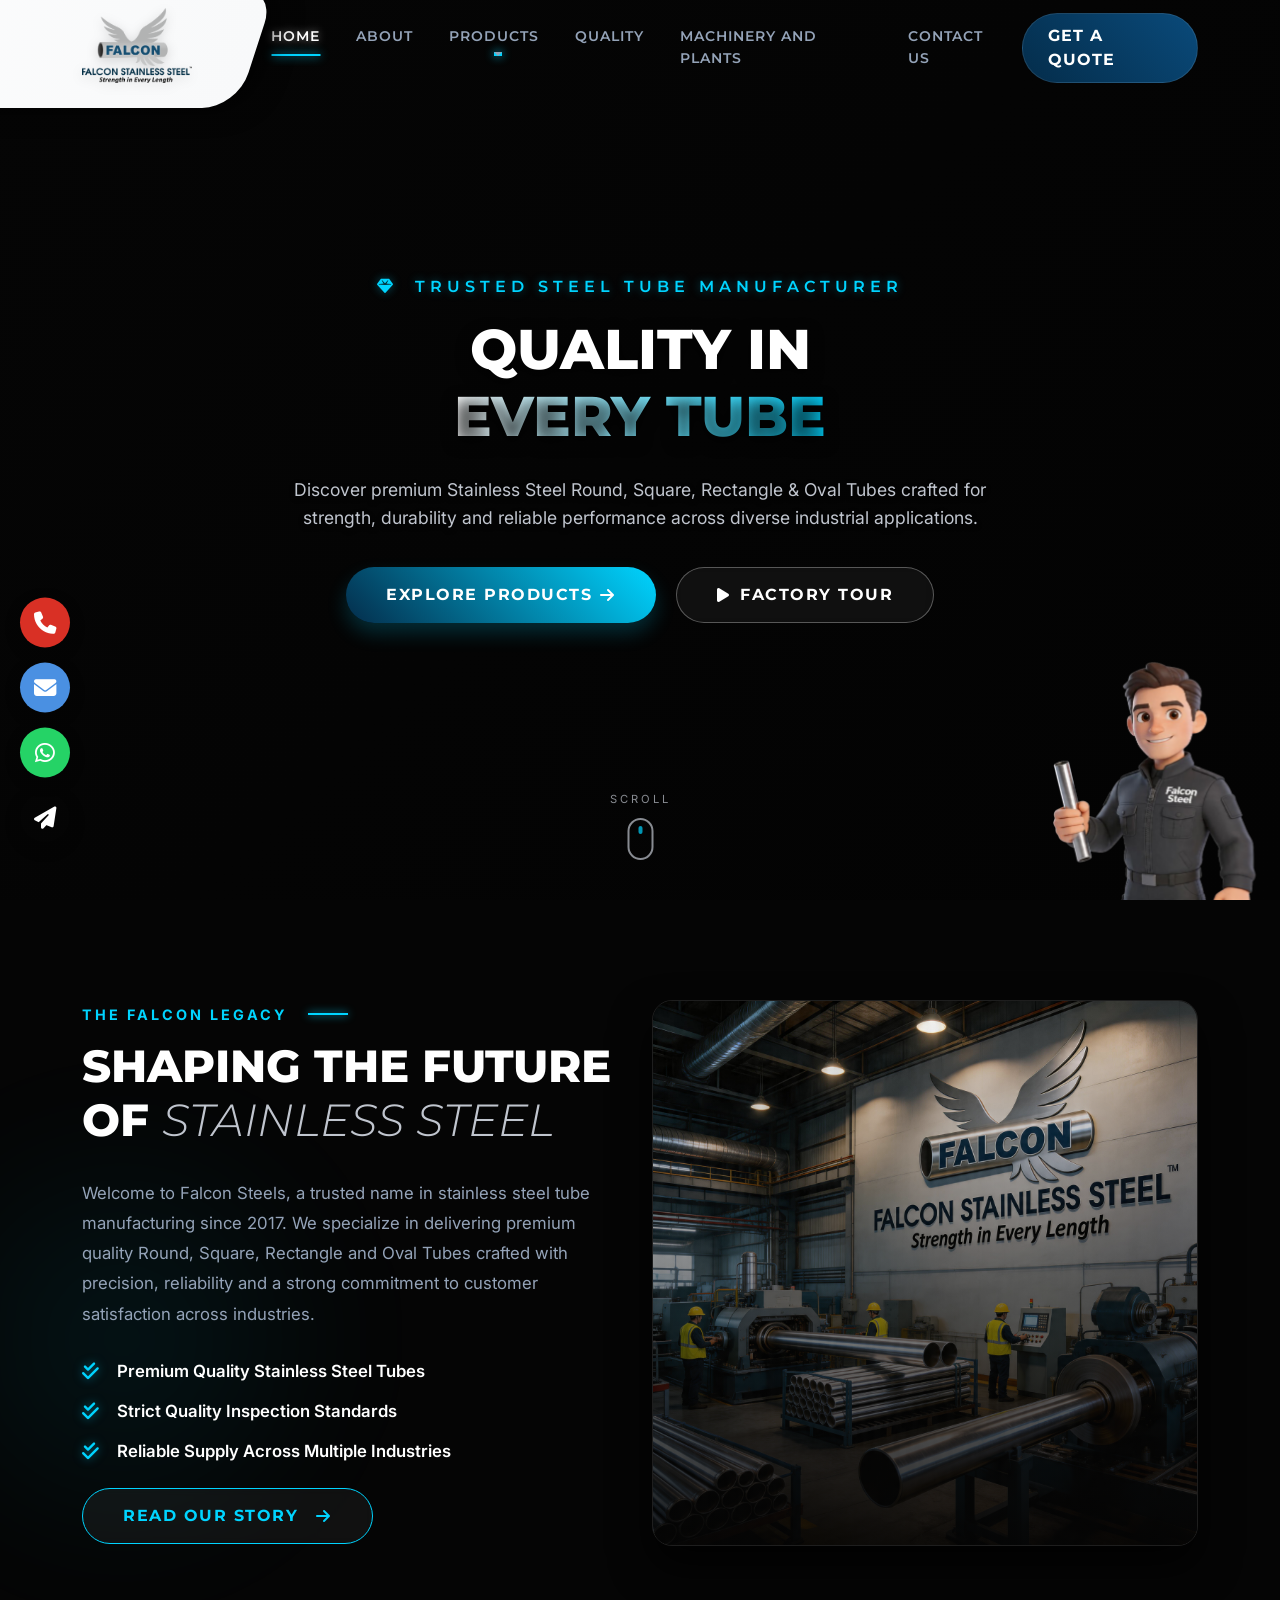
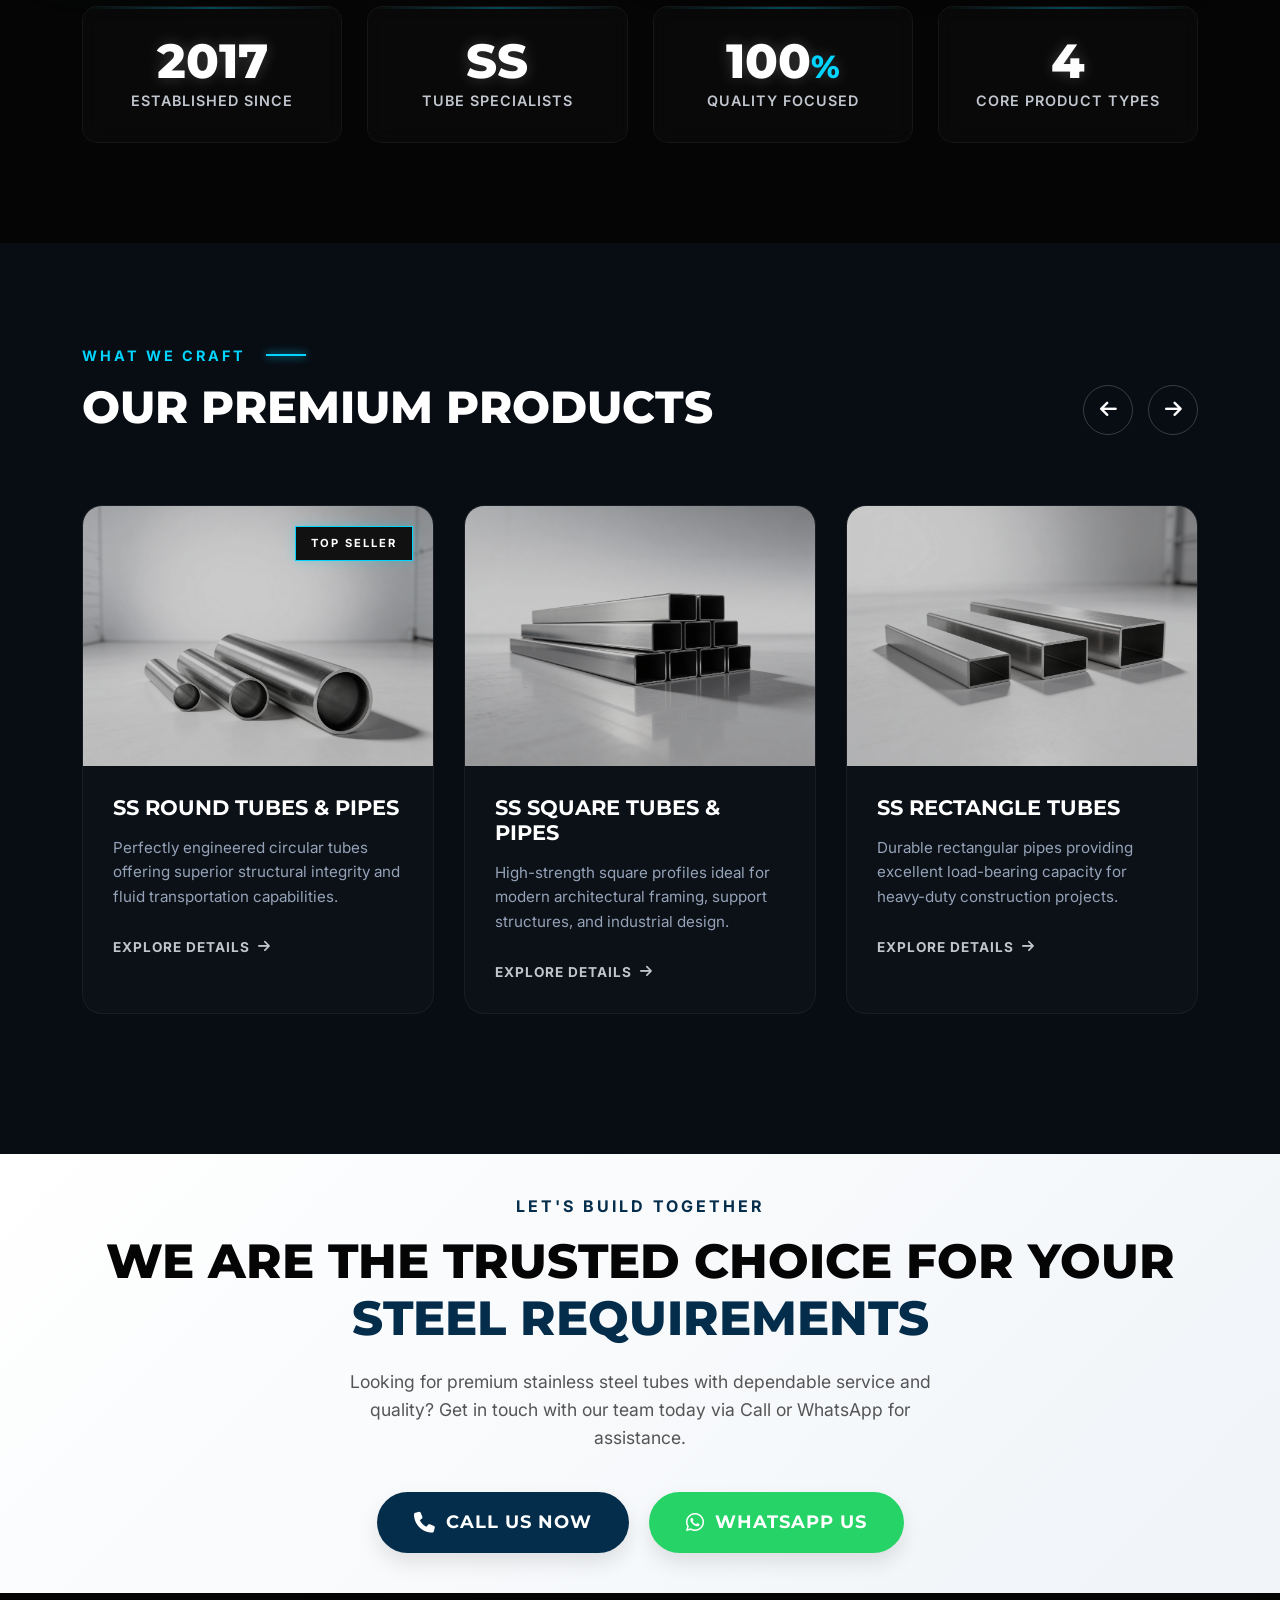
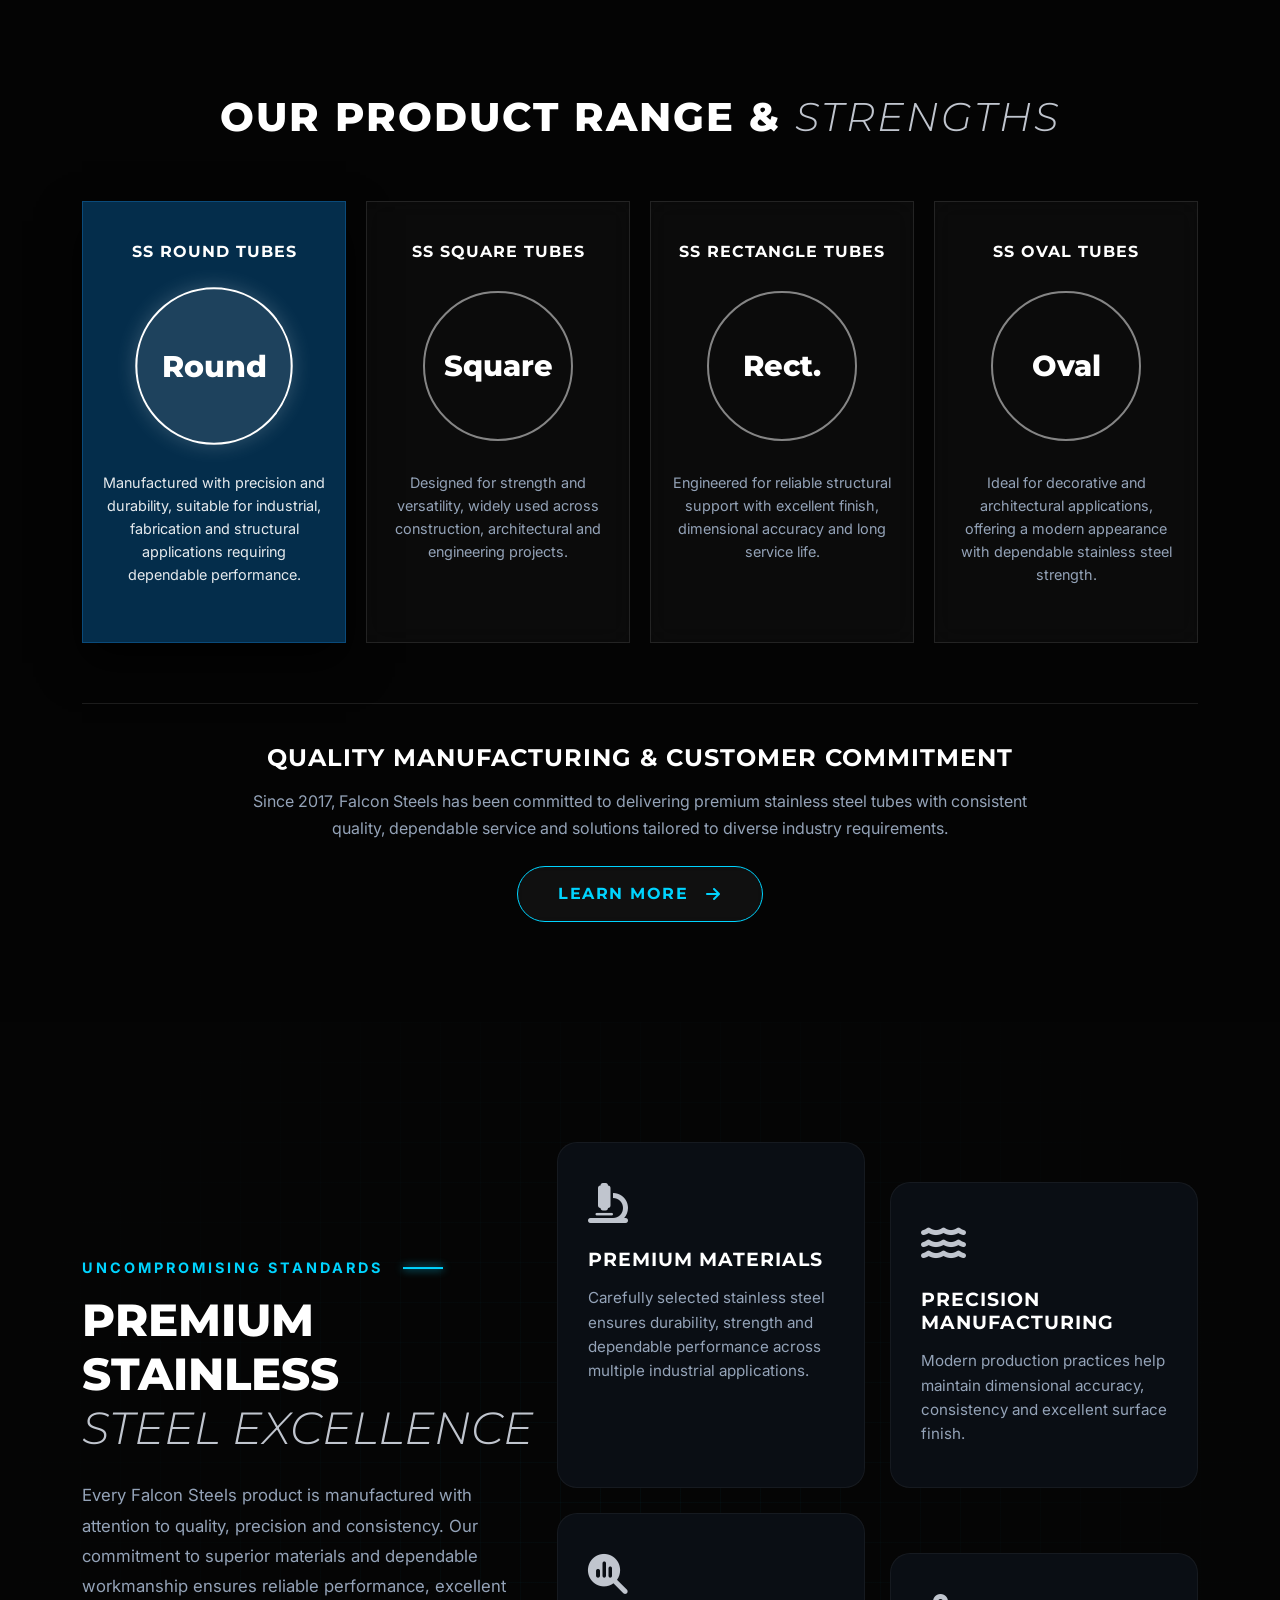
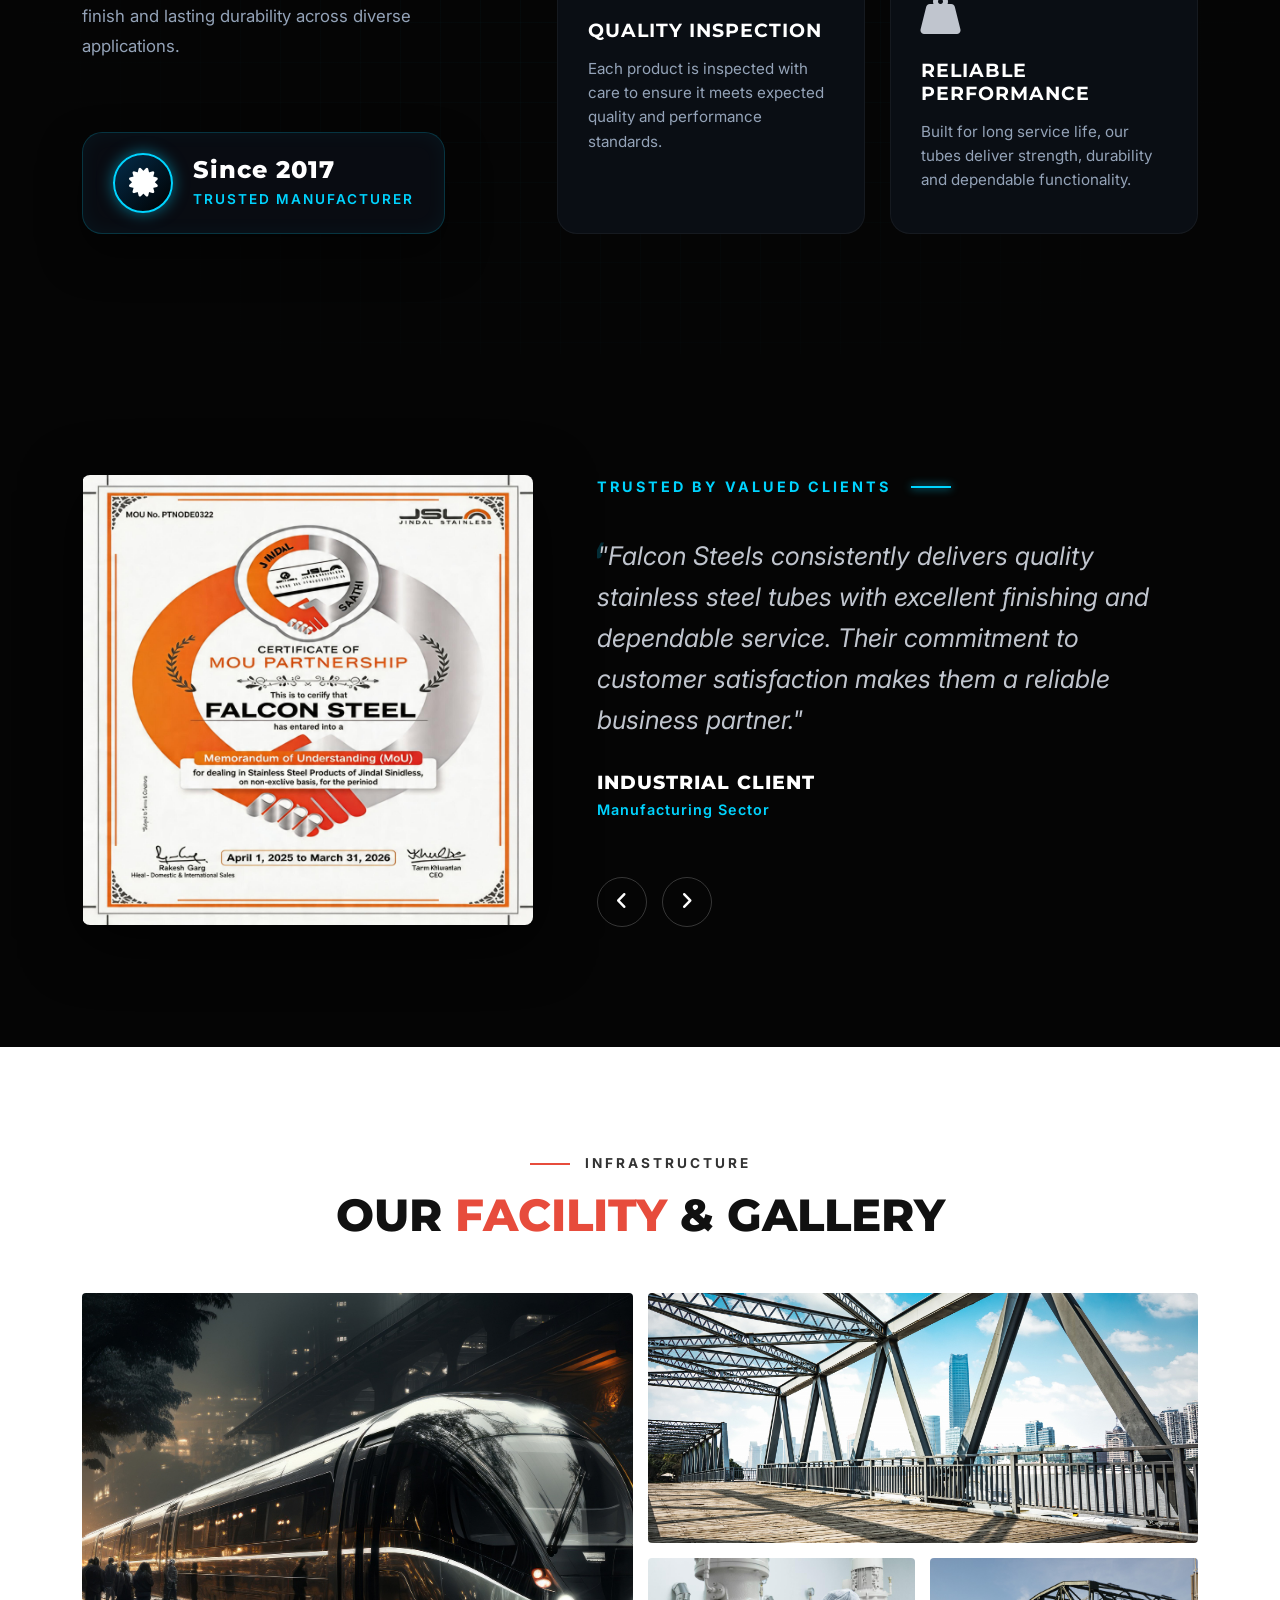
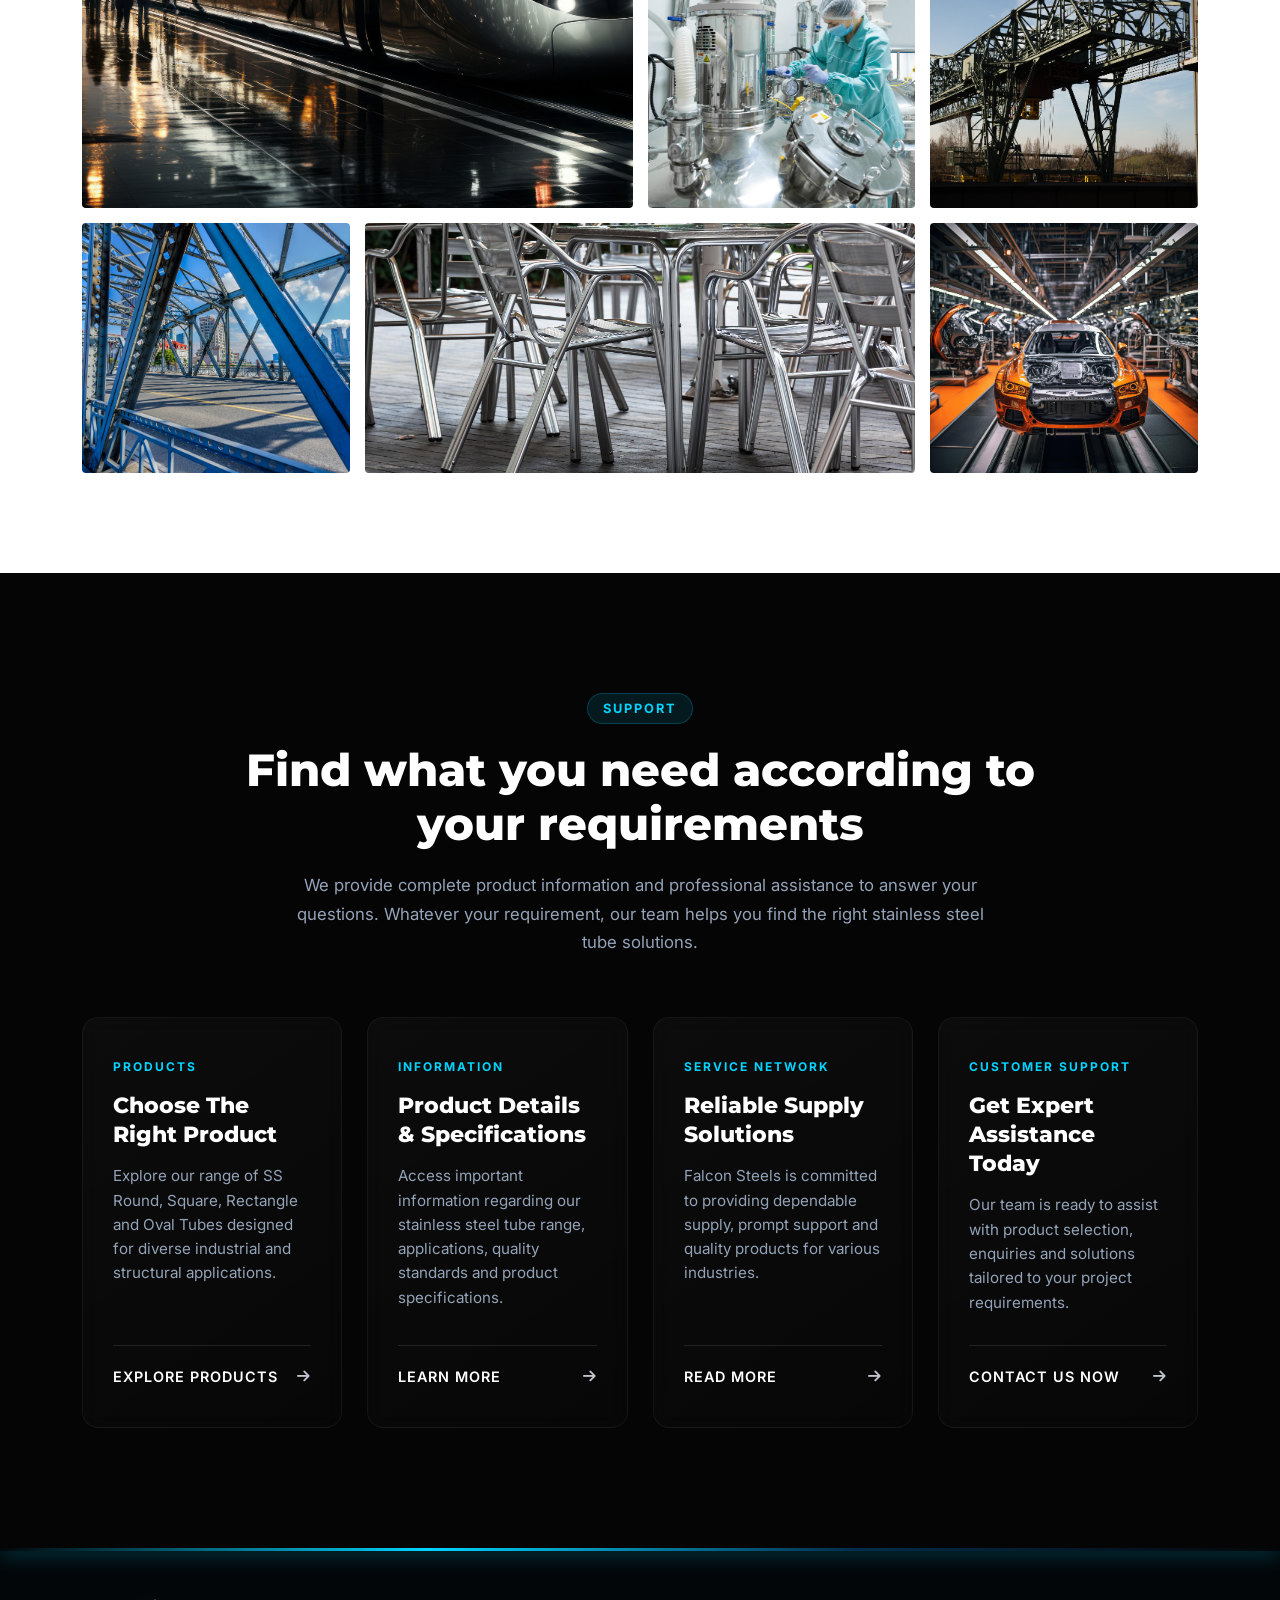
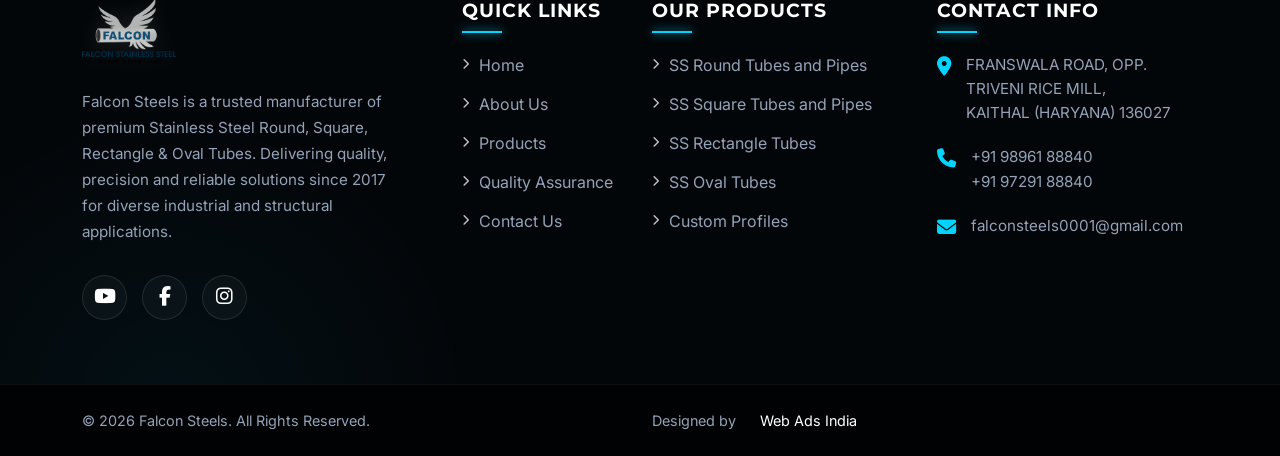
==== commit 41420518: "new changes" ====
--- a/index.html
+++ b/index.html
@@ -37,18 +37,28 @@
 
     <!-- FLOATING SOCIALS -->
     <div class="fs-floating-socials">
+
+        <!-- Call -->
         <a href="tel:+919896188840" class="fs-social-btn fs-social-phone" title="Call Us">
             <i class="fa-solid fa-phone"></i>
         </a>
 
+        <!-- Email -->
         <a href="mailto:falcoonsteel0001@gmail.com" class="fs-social-btn fs-social-email" title="Email Us">
             <i class="fa-solid fa-envelope"></i>
         </a>
 
+        <!-- WhatsApp -->
         <a href="https://wa.me/919896188840" class="fs-social-btn fs-social-whatsapp" title="WhatsApp Us"
             target="_blank">
             <i class="fa-brands fa-whatsapp"></i>
         </a>
+
+        <!-- Enquiry -->
+        <a href="contact-us.html" class="fs-social-btn fs-social-enquiry" title="Send Enquiry">
+            <i class="fa-solid fa-paper-plane"></i>
+        </a>
+
     </div>
 
     <!-- =========================================
@@ -71,7 +81,7 @@
             <div class="collapse navbar-collapse" id="fsNavbarContent">
                 <ul class="navbar-nav mx-auto mb-2 mb-lg-0">
                     <li class="nav-item fs-nav-item">
-                        <a class="nav-link fs-nav-link active" aria-current="page" href="#">Home</a>
+                        <a class="nav-link fs-nav-link active" aria-current="page" href="index.html">Home</a>
                     </li>
                     <li class="nav-item fs-nav-item">
                         <a class="nav-link fs-nav-link" href="about-us.html">About</a>
@@ -79,19 +89,22 @@
 
                     <!-- Dropdown for Products -->
                     <li class="nav-item dropdown fs-nav-item fs-dropdown-wrapper">
-                        <a class="nav-link dropdown-toggle fs-nav-link" href="ss-roud-tubes-and-pipes.html"
-                            id="fsNavbarDropdown" role="button" data-bs-toggle="dropdown" aria-expanded="false">
+                        <a class="nav-link dropdown-toggle fs-nav-link" id="fsNavbarDropdown" role="button"
+                            data-bs-toggle="dropdown" aria-expanded="false">
                             Products
                         </a>
                         <ul class="dropdown-menu fs-dropdown-menu" aria-labelledby="fsNavbarDropdown">
                             <li><a class="dropdown-item fs-dropdown-item" href="ss-roud-tubes-and-pipes.html">SS Round
+                                    Tubes & Pipes</a></li>
+                            <li><a class="dropdown-item fs-dropdown-item" href="ss-square-tubes-and-pipes.html">SS
+                                    Square
+                                    Tubes & Pipes </a></li>
+                            <li><a class="dropdown-item fs-dropdown-item" href="ss-rectangle-tubes.html">SS
+                                    Rectangle Tubes</a></li>
+                            <li><a class="dropdown-item fs-dropdown-item" href="ss-oval-pipes.html">SS Oval
                                     Tubes</a></li>
-                            <li><a class="dropdown-item fs-dropdown-item" href="ss-roud-tubes-and-pipes.html">SS Square
-                                    Tubes</a></li>
-                            <li><a class="dropdown-item fs-dropdown-item" href="ss-roud-tubes-and-pipes.html">SS
-                                    Rectangle Tubes</a></li>
-                            <li><a class="dropdown-item fs-dropdown-item" href="ss-roud-tubes-and-pipes.html">SS Oval
-                                    Tubes</a></li>
+                            <li><a class="dropdown-item fs-dropdown-item" href="custom-profiles.html">Custom
+                                    Profiles</a></li>
                         </ul>
                     </li>
 
@@ -102,7 +115,7 @@
                         <a class="nav-link fs-nav-link" href="plants-and-machinery.html">Machinery and plants</a>
                     </li>
                     <li class="nav-item fs-nav-item">
-                        <a class="nav-link fs-nav-link" href="contact-us.html">Contact</a>
+                        <a class="nav-link fs-nav-link" href="contact-us.html">Contact Us</a>
                     </li>
                 </ul>
 
@@ -128,13 +141,15 @@
 
         <!-- Hero Content -->
         <div class="container fs-hero-content text-center">
-            <h5 data-aos="fade-up" class="fs-hero-subtitle"><i class="fa-solid fa-gem me-2"></i> India's Premier
+            <h5 data-aos="fade-up" class="fs-hero-subtitle"><i class="fa-solid fa-gem me-2"></i> Trusted Steel Tube
                 Manufacturer</h5>
-            <h1 data-aos="zoom-in" data-aos-delay="200" class="fs-hero-title">Strength In <br><span
-                    class="fs-text-glow">Every Length</span></h1>
-            <p data-aos="fade-up" data-aos-delay="400" class="fs-hero-desc">Experience unmatched durability with our
-                premium range of Stainless Steel Round, Square, Rectangle & Oval Tubes. Built to last, engineered to
-                perfection.</p>
+            <h1 data-aos="zoom-in" data-aos-delay="200" class="fs-hero-title">Quality In <br><span
+                    class="fs-text-glow">Every Tube</span></h1>
+            <p data-aos="fade-up" data-aos-delay="400" class="fs-hero-desc">Discover premium Stainless Steel Round,
+                Square,
+                Rectangle & Oval Tubes crafted for strength, durability and reliable performance across diverse
+                industrial
+                applications.</p>
 
             <div data-aos="fade-up" data-aos-delay="600" class="fs-hero-actions">
                 <a href="ss-roud-tubes-and-pipes.html" class="fs-btn-primary">Explore Products <i
@@ -165,22 +180,21 @@
                 <!-- Left Content: Text & Features -->
                 <div class="col-lg-6 mb-4 mb-lg-0" data-aos="fade-right" data-aos-duration="1000">
                     <span class="fs-section-subtitle">The Falcon Legacy</span>
-                    <h2 class="fs-section-title">Forging the Future of <span>Stainless Steel</span></h2>
+                    <h2 class="fs-section-title">Shaping the Future of <span>Stainless Steel</span></h2>
 
                     <p class="fs-about-text">
-                        Welcome to Falcon Stainless Steel, India’s premier manufacturing powerhouse. We don't just
-                        produce pipes and tubes; we engineer precision and strength that stand the test of time. With
-                        state-of-the-art facilities and an unyielding commitment to quality, we deliver excellence in
-                        every single length.
+                        Welcome to Falcon Steels, a trusted name in stainless steel tube manufacturing since 2017. We
+                        specialize in delivering premium quality Round, Square, Rectangle and Oval Tubes crafted with
+                        precision, reliability and a strong commitment to customer satisfaction across industries.
                     </p>
 
                     <ul class="fs-about-feature-list mb-4">
                         <li data-aos="fade-up" data-aos-delay="100"><i class="fa-solid fa-check-double"></i> Premium
-                            Grade SS 304 / 316L Materials</li>
+                            Quality Stainless Steel Tubes</li>
                         <li data-aos="fade-up" data-aos-delay="200"><i class="fa-solid fa-check-double"></i>
-                            Zero-Tolerance Quality Control Process</li>
-                        <li data-aos="fade-up" data-aos-delay="300"><i class="fa-solid fa-check-double"></i> Nationwide
-                            Distribution Network</li>
+                            Strict Quality Inspection Standards</li>
+                        <li data-aos="fade-up" data-aos-delay="300"><i class="fa-solid fa-check-double"></i> Reliable
+                            Supply Across Multiple Industries</li>
                     </ul>
 
                     <div data-aos="fade-up" data-aos-delay="400">
@@ -208,26 +222,26 @@
 
                 <!-- Stat 1 -->
                 <div class="fs-stat-box">
-                    <div class="fs-stat-number">15<span>+</span></div>
-                    <div class="fs-stat-label">Years of Mastery</div>
+                    <div class="fs-stat-number">2017</div>
+                    <div class="fs-stat-label">Established Since</div>
                 </div>
 
                 <!-- Stat 2 -->
                 <div class="fs-stat-box">
-                    <div class="fs-stat-number">50<span>k</span></div>
-                    <div class="fs-stat-label">Tons Manufactured</div>
+                    <div class="fs-stat-number">SS</div>
+                    <div class="fs-stat-label">Tube Specialists</div>
                 </div>
 
                 <!-- Stat 3 -->
                 <div class="fs-stat-box">
                     <div class="fs-stat-number">100<span>%</span></div>
-                    <div class="fs-stat-label">Quality Assured</div>
+                    <div class="fs-stat-label">Quality Focused</div>
                 </div>
 
                 <!-- Stat 4 -->
                 <div class="fs-stat-box">
-                    <div class="fs-stat-number">10<span>k+</span></div>
-                    <div class="fs-stat-label">Happy Clients</div>
+                    <div class="fs-stat-number">4</div>
+                    <div class="fs-stat-label">Core Product Types</div>
                 </div>
 
             </div>
@@ -265,70 +279,74 @@
                 <div class="fs-product-card">
                     <div class="fs-product-img-box">
                         <span class="fs-badge-top-seller">Top Seller</span>
-                        <img src="https://www.raviseamless.com/assets/images/products/ss-erw-od-pipes.jpeg"
-                            alt="SS Round Tubes & Pipes" class="fs-product-img">
+                        <img src="assets/images/products/ss-round-tubes-pipes.jpeg" alt="SS Round Tubes & Pipes"
+                            class="fs-product-img">
                     </div>
                     <div class="fs-product-content">
                         <h3 class="fs-product-title">SS Round Tubes & Pipes</h3>
                         <p class="fs-product-desc">Perfectly engineered circular tubes offering superior structural
                             integrity and fluid transportation capabilities.</p>
-                        <a href="#" class="fs-product-link">Explore Details <i class="fa-solid fa-arrow-right"></i></a>
+                        <a href="ss-roud-tubes-and-pipes.html" class="fs-product-link">Explore Details <i
+                                class="fa-solid fa-arrow-right"></i></a>
                     </div>
                 </div>
 
                 <!-- Product 2: SS Square Tubes -->
                 <div class="fs-product-card">
                     <div class="fs-product-img-box">
-                        <img src="https://www.raviseamless.com/assets/images/products/welded-square-pipes.jpeg"
-                            alt="SS Square Tubes & Pipes" class="fs-product-img">
+                        <img src="assets/images/products/ss-square-pipes-tubes.jpeg" alt="SS Square Tubes & Pipes"
+                            class="fs-product-img">
                     </div>
                     <div class="fs-product-content">
                         <h3 class="fs-product-title">SS Square Tubes & Pipes</h3>
                         <p class="fs-product-desc">High-strength square profiles ideal for modern architectural framing,
                             support structures, and industrial design.</p>
-                        <a href="#" class="fs-product-link">Explore Details <i class="fa-solid fa-arrow-right"></i></a>
+                        <a href="ss-square-tubes-and-pipes.html" class="fs-product-link">Explore Details <i
+                                class="fa-solid fa-arrow-right"></i></a>
                     </div>
                 </div>
 
                 <!-- Product 3: SS Rectangle Tubes -->
                 <div class="fs-product-card">
                     <div class="fs-product-img-box">
-                        <img src="https://www.raviseamless.com/assets/images/products/ss-welded-rectangular-pipes.jpeg"
-                            alt="SS Rectangle Tubes" class="fs-product-img">
+                        <img src="assets/images/products/ss-rectangle-tubes.jpeg" alt="SS Rectangle Tubes"
+                            class="fs-product-img">
                     </div>
                     <div class="fs-product-content">
                         <h3 class="fs-product-title">SS Rectangle Tubes</h3>
                         <p class="fs-product-desc">Durable rectangular pipes providing excellent load-bearing capacity
                             for heavy-duty construction projects.</p>
-                        <a href="#" class="fs-product-link">Explore Details <i class="fa-solid fa-arrow-right"></i></a>
+                        <a href="ss-rectangle-tubes.html" class="fs-product-link">Explore Details <i
+                                class="fa-solid fa-arrow-right"></i></a>
                     </div>
                 </div>
 
                 <!-- Product 4: SS Oval Tubes -->
                 <div class="fs-product-card">
                     <div class="fs-product-img-box">
-                        <img src="https://www.raviseamless.com/assets/images/products/welded-oval-pipes.jpeg"
-                            alt="SS Oval Tubes" class="fs-product-img">
+                        <img src="assets/images/products/ss-oval.jpeg" alt="SS Oval Tubes" class="fs-product-img">
                     </div>
                     <div class="fs-product-content">
                         <h3 class="fs-product-title">SS Oval Tubes</h3>
                         <p class="fs-product-desc">Sleek, aerodynamic oval tubes crafted specifically for modern
                             furniture and premium interior architectural designs.</p>
-                        <a href="#" class="fs-product-link">Explore Details <i class="fa-solid fa-arrow-right"></i></a>
+                        <a href="ss-oval-pipes.html" class="fs-product-link">Explore Details <i
+                                class="fa-solid fa-arrow-right"></i></a>
                     </div>
                 </div>
 
                 <!-- Product 5: Custom SS Profiles -->
                 <div class="fs-product-card">
                     <div class="fs-product-img-box">
-                        <img src="https://www.raviseamless.com/assets/images/products/coils-and-strips.jpeg"
-                            alt="Custom SS Profiles" class="fs-product-img">
+                        <img src="assets/images/products/custom-profils.jpeg" alt="Custom SS Profiles"
+                            class="fs-product-img">
                     </div>
                     <div class="fs-product-content">
                         <h3 class="fs-product-title">Custom SS Profiles</h3>
                         <p class="fs-product-desc">Tailor-made stainless steel profiles manufactured to precise client
                             specifications for specialized applications.</p>
-                        <a href="#" class="fs-product-link">Explore Details <i class="fa-solid fa-arrow-right"></i></a>
+                        <a href="custom-profiles.html" class="fs-product-link">Explore Details <i
+                                class="fa-solid fa-arrow-right"></i></a>
                     </div>
                 </div>
 
@@ -345,9 +363,10 @@
         <div class="container">
             <div data-aos="fade-up" data-aos-duration="1000">
                 <span class="fs-cta-subtitle">Let's Build Together</span>
-                <h2 class="fs-cta-title">We Are The Best Partner For Your <span>Next Project</span></h2>
-                <p class="fs-cta-desc">Ready to experience unmatched quality and timely delivery? Get in touch with our
-                    experts today via Call or WhatsApp to discuss your requirements.</p>
+                <h2 class="fs-cta-title">We Are The Trusted Choice For Your <span>Steel Requirements</span></h2>
+                <p class="fs-cta-desc">Looking for premium stainless steel tubes with dependable service and quality?
+                    Get
+                    in touch with our team today via Call or WhatsApp for assistance.</p>
 
                 <div class="fs-cta-buttons">
                     <a href="tel:+919896188840" class="fs-btn-call">
@@ -370,59 +389,60 @@
         <div class="container">
 
             <div class="fs-impact-header" data-aos="fade-up" data-aos-duration="1000">
-                <h2 class="fs-section-title">Our Global Impact & <span>Milestones</span></h2>
+                <h2 class="fs-section-title">Our Product Range & <span>Strengths</span></h2>
             </div>
 
             <div class="fs-impact-grid">
 
                 <!-- Card 1 (ADDED 'active' class so it shows hover effect by default) -->
                 <div class="fs-impact-card active" data-aos="fade-up" data-aos-delay="100">
-                    <h4 class="fs-impact-card-title">450 KW Solar</h4>
+                    <h4 class="fs-impact-card-title">SS Round Tubes</h4>
                     <div class="fs-impact-circle">
-                        <span>450 KW</span>
-                    </div>
-                    <p class="fs-impact-desc">Clean energy adoption supports sustainable manufacturing, reducing
-                        dependence on conventional power sources for responsible operations.</p>
+                        <span>Round</span>
+                    </div>
+                    <p class="fs-impact-desc">Manufactured with precision and durability, suitable for industrial,
+                        fabrication and structural applications requiring dependable performance.</p>
                 </div>
 
                 <!-- Card 2 -->
                 <div class="fs-impact-card" data-aos="fade-up" data-aos-delay="200">
-                    <h4 class="fs-impact-card-title">Clients Served</h4>
+                    <h4 class="fs-impact-card-title">SS Square Tubes</h4>
                     <div class="fs-impact-circle">
-                        <span>550+</span>
-                    </div>
-                    <p class="fs-impact-desc">Serving diverse industries with reliable supply, consistent quality, and
-                        long-term partnerships built on trust.</p>
+                        <span>Square</span>
+                    </div>
+                    <p class="fs-impact-desc">Designed for strength and versatility, widely used across construction,
+                        architectural and engineering projects.</p>
                 </div>
 
                 <!-- Card 3 -->
                 <div class="fs-impact-card" data-aos="fade-up" data-aos-delay="300">
-                    <h4 class="fs-impact-card-title">Support Local Economy</h4>
+                    <h4 class="fs-impact-card-title">SS Rectangle Tubes</h4>
                     <div class="fs-impact-circle">
-                        <span>100%</span>
-                    </div>
-                    <p class="fs-impact-desc">Locally sourced manufacturing supports regional growth, employment
-                        generation, and stronger supply chains aligned with initiatives.</p>
+                        <span>Rect.</span>
+                    </div>
+                    <p class="fs-impact-desc">Engineered for reliable structural support with excellent finish,
+                        dimensional
+                        accuracy and long service life.</p>
                 </div>
 
                 <!-- Card 4 -->
                 <div class="fs-impact-card" data-aos="fade-up" data-aos-delay="400">
-                    <h4 class="fs-impact-card-title">Hours of Production</h4>
+                    <h4 class="fs-impact-card-title">SS Oval Tubes</h4>
                     <div class="fs-impact-circle">
-                        <span>8000+</span>
-                    </div>
-                    <p class="fs-impact-desc">Maintaining 8,000 hours of annual production with operational precision,
-                        ensuring consistent output, and timely delivery across varied industrial requirements.</p>
+                        <span>Oval</span>
+                    </div>
+                    <p class="fs-impact-desc">Ideal for decorative and architectural applications, offering a modern
+                        appearance with dependable stainless steel strength.</p>
                 </div>
 
             </div>
 
             <!-- Bottom Content (Footer of Impact Section) -->
             <div class="fs-impact-footer" data-aos="fade-up" data-aos-delay="500">
-                <h3>Sustainable Development & Social Contribution</h3>
-                <p>Our Corporate Social Responsibility strategy plays a crucial role in our activities. We look beyond,
-                    envisioning a world of robust infrastructure built with respect for the environment and better
-                    living conditions.</p>
+                <h3>Quality Manufacturing & Customer Commitment</h3>
+                <p>Since 2017, Falcon Steels has been committed to delivering premium stainless steel tubes with
+                    consistent
+                    quality, dependable service and solutions tailored to diverse industry requirements.</p>
                 <div class="mt-4">
                     <a href="#sustainability" class="fs-btn-secondary"
                         style="border-color: var(--fs-accent-glow); color: var(--fs-accent-glow);">
@@ -446,11 +466,12 @@
                 <div class="col-lg-5" data-aos="fade-right" data-aos-duration="1000">
                     <div class="fs-quality-sticky-panel">
                         <span class="fs-section-subtitle">Uncompromising Standards</span>
-                        <h2 class="fs-section-title">Zero-Tolerance <br><span>Quality Control</span></h2>
+                        <h2 class="fs-section-title">Premium Stainless <br><span>Steel Excellence</span></h2>
                         <p class="fs-about-text pe-lg-4">
-                            Every single Falcon Steel tube undergoes a rigorous, multi-stage testing protocol. We
-                            utilize advanced metallurgical and mechanical testing facilities to guarantee international
-                            compliance, superior strength, and ultimate durability for the most demanding applications.
+                            Every Falcon Steels product is manufactured with attention to quality, precision and
+                            consistency. Our commitment to superior materials and dependable workmanship ensures
+                            reliable
+                            performance, excellent finish and lasting durability across diverse applications.
                         </p>
 
                         <!-- Premium ISO Badge -->
@@ -459,8 +480,8 @@
                                 <i class="fa-solid fa-certificate"></i>
                             </div>
                             <div class="fs-iso-text">
-                                <h4>ISO 9001:2015</h4>
-                                <p>Certified Company</p>
+                                <h4>Since 2017</h4>
+                                <p>Trusted Manufacturer</p>
                             </div>
                         </div>
                     </div>
@@ -473,33 +494,35 @@
                         <!-- Bento Card 1 -->
                         <div class="fs-bento-card">
                             <i class="fa-solid fa-microscope fs-bento-icon"></i>
-                            <h3 class="fs-bento-title">Chemical Analysis</h3>
-                            <p class="fs-bento-desc">Advanced optical emission spectrometers ensure exact material
-                                composition and purity in every steel batch.</p>
+                            <h3 class="fs-bento-title">Premium Materials</h3>
+                            <p class="fs-bento-desc">Carefully selected stainless steel ensures durability, strength and
+                                dependable performance across multiple industrial applications.</p>
                         </div>
 
                         <!-- Bento Card 2 -->
                         <div class="fs-bento-card">
                             <i class="fa-solid fa-water fs-bento-icon"></i>
-                            <h3 class="fs-bento-title">Hydrostatic Test</h3>
-                            <p class="fs-bento-desc">100% of our pressure pipes are tested to withstand extreme internal
-                                pressure without any leakage.</p>
+                            <h3 class="fs-bento-title">Precision Manufacturing</h3>
+                            <p class="fs-bento-desc">Modern production practices help maintain dimensional accuracy,
+                                consistency and excellent surface finish.</p>
                         </div>
 
                         <!-- Bento Card 3 -->
                         <div class="fs-bento-card">
                             <i class="fa-solid fa-magnifying-glass-chart fs-bento-icon"></i>
-                            <h3 class="fs-bento-title">Eddy Current</h3>
-                            <p class="fs-bento-desc">Non-destructive electromagnetic testing detects even the smallest
-                                microscopic surface or sub-surface flaws.</p>
+                            <h3 class="fs-bento-title">Quality Inspection</h3>
+                            <p class="fs-bento-desc">Each product is inspected with care to ensure it meets expected
+                                quality
+                                and performance standards.</p>
                         </div>
 
                         <!-- Bento Card 4 -->
                         <div class="fs-bento-card">
                             <i class="fa-solid fa-weight-hanging fs-bento-icon"></i>
-                            <h3 class="fs-bento-title">Mechanical Test</h3>
-                            <p class="fs-bento-desc">Tensile, yield, and elongation tests verify that our steel exceeds
-                                required structural strength and flexibility.</p>
+                            <h3 class="fs-bento-title">Reliable Performance</h3>
+                            <p class="fs-bento-desc">Built for long service life, our tubes deliver strength, durability
+                                and
+                                dependable functionality.</p>
                         </div>
 
                     </div>
@@ -529,7 +552,7 @@
                 <!-- Right: Auto-Sliding Testimonials -->
                 <div class="col-lg-7" data-aos="fade-left" data-aos-duration="1000" data-aos-delay="200">
                     <div class="fs-testi-content-wrap">
-                        <span class="fs-section-subtitle">We Are Happy Customers</span>
+                        <span class="fs-section-subtitle">Trusted By Valued Clients</span>
 
                         <!-- Testimonial Slider Viewport -->
                         <div class="fs-testi-slider-viewport mt-4" id="fs-testi-viewport">
@@ -537,29 +560,32 @@
 
                                 <!-- Slide 1 -->
                                 <div class="fs-testi-slide active">
-                                    <p class="fs-testi-quote">"We have been sourcing steel from them for over 5 years
-                                        now. Their timely delivery and consistent material quality make them our most
-                                        trusted industrial partner."</p>
-                                    <h4 class="fs-testi-author">Amit Singhal</h4>
-                                    <p class="fs-testi-designation">Procurement Head, MegaCorp</p>
+                                    <p class="fs-testi-quote">"Falcon Steels consistently delivers quality stainless
+                                        steel
+                                        tubes with excellent finishing and dependable service. Their commitment to
+                                        customer
+                                        satisfaction makes them a reliable business partner."</p>
+                                    <h4 class="fs-testi-author">Industrial Client</h4>
+                                    <p class="fs-testi-designation">Manufacturing Sector</p>
                                 </div>
 
                                 <!-- Slide 2 -->
                                 <div class="fs-testi-slide">
-                                    <p class="fs-testi-quote">"The durability of Falcon Stainless tubes is unmatched. It
-                                        has significantly reduced our maintenance costs and improved overall project
-                                        structural integrity."</p>
-                                    <h4 class="fs-testi-author">Rajesh Sharma</h4>
-                                    <p class="fs-testi-designation">Chief Engineer, BuildTech India</p>
+                                    <p class="fs-testi-quote">"The product quality, dimensional accuracy and timely
+                                        support
+                                        provided by Falcon Steels have helped us complete projects efficiently and with
+                                        complete confidence."</p>
+                                    <h4 class="fs-testi-author">Business Associate</h4>
+                                    <p class="fs-testi-designation">Construction Industry</p>
                                 </div>
 
                                 <!-- Slide 3 -->
                                 <div class="fs-testi-slide">
-                                    <p class="fs-testi-quote">"Outstanding customer support paired with flawless
-                                        manufacturing standards. We highly recommend Falcon Steel for any heavy-duty
-                                        industrial requirements."</p>
-                                    <h4 class="fs-testi-author">Priya Desai</h4>
-                                    <p class="fs-testi-designation">Director, Nexus Infrastructure</p>
+                                    <p class="fs-testi-quote">"From enquiry to delivery, the entire experience is
+                                        professional and smooth. Their stainless steel tube range meets our expectations
+                                        for quality and performance."</p>
+                                    <h4 class="fs-testi-author">Satisfied Customer</h4>
+                                    <p class="fs-testi-designation">Engineering Solutions</p>
                                 </div>
 
                             </div>
@@ -603,8 +629,7 @@
                 <!-- Item 1: Large Image on the left (spans 2 rows, 2 cols) -->
                 <div class="fs-gallery-item-new fs-grid-large" data-aos="zoom-in" data-aos-delay="100">
                     <!-- Train Placeholder (Heavy Machinery/Transport) -->
-                    <img src="https://www.raviseamless.com/assets/images/applications/railway-coaches.jpg"
-                        alt="Heavy Transport Steel" class="fs-gallery-img">
+                    <img src="assets/images/gallery/img-1.jpg" alt="Heavy Transport Steel" class="fs-gallery-img">
                     <div class="fs-gallery-overlay">
                         <i class="fa-solid fa-expand"></i>
                         <span>View Fullscreen</span>
@@ -614,8 +639,7 @@
                 <!-- Item 2: Wide Image top right (spans 1 row, 2 cols) -->
                 <div class="fs-gallery-item-new fs-grid-wide" data-aos="zoom-in" data-aos-delay="200">
                     <!-- Stainless Furniture/Premium Finish Placeholder -->
-                    <img src="https://www.raviseamless.com/assets/images/applications/steel-furniture.jpg"
-                        alt="Premium Finish Furniture" class="fs-gallery-img">
+                    <img src="assets/images/gallery/im-2.jpg" alt="Premium Finish Furniture" class="fs-gallery-img">
                     <div class="fs-gallery-overlay">
                         <i class="fa-solid fa-expand"></i>
                         <span>View Fullscreen</span>
@@ -625,8 +649,7 @@
                 <!-- Item 3: Small Image middle right 1 (spans 1 row, 1 col) -->
                 <div class="fs-gallery-item-new" data-aos="zoom-in" data-aos-delay="300">
                     <!-- Factory Arm/Robotics Placeholder -->
-                    <img src="https://www.raviseamless.com/assets/images/applications/automobile-machinery.jpg"
-                        alt="Factory Robotics" class="fs-gallery-img">
+                    <img src="assets/images/gallery/im-3.jpg" alt="Factory Robotics" class="fs-gallery-img">
                     <div class="fs-gallery-overlay">
                         <i class="fa-solid fa-expand"></i>
                         <span>View Fullscreen</span>
@@ -636,8 +659,7 @@
                 <!-- Item 4: Small Image middle right 2 (spans 1 row, 1 col) -->
                 <div class="fs-gallery-item-new" data-aos="zoom-in" data-aos-delay="400">
                     <!-- Factory Interior/Machinery Placeholder -->
-                    <img src="https://www.raviseamless.com/assets/images/applications/machinery-equipment.jpg"
-                        alt="Factory Interior" class="fs-gallery-img">
+                    <img src="assets/images/gallery/im-4.jpg" alt="Factory Interior" class="fs-gallery-img">
                     <div class="fs-gallery-overlay">
                         <i class="fa-solid fa-expand"></i>
                         <span>View Fullscreen</span>
@@ -647,8 +669,7 @@
                 <!-- Item 5: Small Image bottom left (spans 1 row, 1 col) -->
                 <div class="fs-gallery-item-new" data-aos="zoom-in" data-aos-delay="500">
                     <!-- Stairs/Industrial Structure Placeholder -->
-                    <img src="https://www.raviseamless.com/assets/images/applications/railings.jpg"
-                        alt="Industrial Stairs" class="fs-gallery-img">
+                    <img src="assets/images/gallery/im-5.jpg" alt="Industrial Stairs" class="fs-gallery-img">
                     <div class="fs-gallery-overlay">
                         <i class="fa-solid fa-expand"></i>
                         <span>View Fullscreen</span>
@@ -658,8 +679,7 @@
                 <!-- Item 6: Wide Image bottom middle (spans 1 row, 2 cols) -->
                 <div class="fs-gallery-item-new fs-grid-wide" data-aos="zoom-in" data-aos-delay="600">
                     <!-- Architecture / Structural pipes Placeholder -->
-                    <img src="https://www.raviseamless.com/assets/images/applications/architectural-structures.jpg"
-                        alt="Structural Architecture" class="fs-gallery-img">
+                    <img src="assets/images/gallery/im-6.jpg" alt="Structural Architecture" class="fs-gallery-img">
                     <div class="fs-gallery-overlay">
                         <i class="fa-solid fa-expand"></i>
                         <span>View Fullscreen</span>
@@ -669,8 +689,7 @@
                 <!-- Item 7: Small Image bottom right (spans 1 row, 1 col) -->
                 <div class="fs-gallery-item-new" data-aos="zoom-in" data-aos-delay="700">
                     <!-- Pipes/Tanks Placeholder -->
-                    <img src="https://www.raviseamless.com/assets/images/applications/pharmaceuticals.jpeg"
-                        alt="Industrial Pipes and Tanks" class="fs-gallery-img">
+                    <img src="assets/images/gallery/im-7.jpg" alt="Industrial Pipes and Tanks" class="fs-gallery-img">
                     <div class="fs-gallery-overlay">
                         <i class="fa-solid fa-expand"></i>
                         <span>View Fullscreen</span>
@@ -698,8 +717,9 @@
             <div class="fs-support-header" data-aos="fade-up" data-aos-duration="1000">
                 <span class="fs-section-subtitle">Support</span>
                 <h2 class="fs-section-title">Find what you need according to<br>your requirements</h2>
-                <p>We provide all the necessary technical details and up-to-date material to answer all your questions.
-                    Regardless of your project phase, we support you to find exactly what you need.</p>
+                <p>We provide complete product information and professional assistance to answer your questions.
+                    Whatever
+                    your requirement, our team helps you find the right stainless steel tube solutions.</p>
             </div>
 
             <!-- Glassmorphism Cards Grid -->
@@ -707,32 +727,34 @@
 
                 <!-- Card 1 -->
                 <div class="fs-support-card" data-aos="fade-up" data-aos-delay="100">
-                    <span class="fs-support-tag">Tools</span>
-                    <h3 class="fs-support-title">Products Selection Guide</h3>
-                    <p class="fs-support-desc">Discover the perfect SS Tubes and Pipes tailored for your specific
-                        industrial applications and structural needs.</p>
+                    <span class="fs-support-tag">Products</span>
+                    <h3 class="fs-support-title">Choose The Right Product</h3>
+                    <p class="fs-support-desc">Explore our range of SS Round, Square, Rectangle and Oval Tubes designed
+                        for
+                        diverse industrial and structural applications.</p>
                     <a href="#" class="fs-support-link">
-                        Enter the Guide <i class="fa-solid fa-arrow-right"></i>
+                        Explore Products <i class="fa-solid fa-arrow-right"></i>
                     </a>
                 </div>
 
                 <!-- Card 2 -->
                 <div class="fs-support-card" data-aos="fade-up" data-aos-delay="200">
-                    <span class="fs-support-tag">Knowledge Base</span>
-                    <h3 class="fs-support-title">Informational Material & Specs</h3>
-                    <p class="fs-support-desc">Read our rich, informative material. Access detailed chemical
-                        compositions, mechanical properties, and tolerance charts.</p>
-                    <a href="#" class="fs-support-link">
-                        Open the Knowledge Base <i class="fa-solid fa-arrow-right"></i>
+                    <span class="fs-support-tag">Information</span>
+                    <h3 class="fs-support-title">Product Details & Specifications</h3>
+                    <p class="fs-support-desc">Access important information regarding our stainless steel tube range,
+                        applications, quality standards and product specifications.</p>
+                    <a href="plants-and-machinery.html" class="fs-support-link">
+                        Learn More <i class="fa-solid fa-arrow-right"></i>
                     </a>
                 </div>
 
                 <!-- Card 3 -->
                 <div class="fs-support-card" data-aos="fade-up" data-aos-delay="300">
-                    <span class="fs-support-tag">Global Presence</span>
-                    <h3 class="fs-support-title">Across the globe</h3>
-                    <p class="fs-support-desc">Operating in major industrial hubs, Falcon Steel ensures timely delivery
-                        of premium steel anywhere you need.</p>
+                    <span class="fs-support-tag">Service Network</span>
+                    <h3 class="fs-support-title">Reliable Supply Solutions</h3>
+                    <p class="fs-support-desc">Falcon Steels is committed to providing dependable supply, prompt support
+                        and
+                        quality products for various industries.</p>
                     <a href="#" class="fs-support-link">
                         Read more <i class="fa-solid fa-arrow-right"></i>
                     </a>
@@ -740,12 +762,13 @@
 
                 <!-- Card 4 -->
                 <div class="fs-support-card" data-aos="fade-up" data-aos-delay="400">
-                    <span class="fs-support-tag">Factory Visit</span>
-                    <h3 class="fs-support-title">A Visit to our Facility</h3>
-                    <p class="fs-support-desc">Visit our state-of-the-art manufacturing plant and explore our systems
-                        with the help of specialized consultants.</p>
+                    <span class="fs-support-tag">Customer Support</span>
+                    <h3 class="fs-support-title">Get Expert Assistance Today</h3>
+                    <p class="fs-support-desc">Our team is ready to assist with product selection, enquiries and
+                        solutions
+                        tailored to your project requirements.</p>
                     <a href="#" class="fs-support-link">
-                        Book an Appointment <i class="fa-solid fa-arrow-right"></i>
+                        Contact Us Now <i class="fa-solid fa-arrow-right"></i>
                     </a>
                 </div>
 
@@ -759,7 +782,7 @@
 
 
     <!-- =========================================
-         SECTION 11: MEGA FOOTER
+      FOOTER
          ========================================= -->
     <footer id="fs-footer">
         <div class="fs-footer-top-border"></div> <!-- Glowing top border -->
@@ -772,14 +795,16 @@
                     <a href="index.html" class="fs-footer-logo">
                         <img src="assets/images/logo/falcon-logo.PNG" alt="Falcon Steel Logo">
                     </a>
-                    <p class="fs-footer-about">India’s premier manufacturer of high-grade Stainless Steel Round, Square,
-                        Rectangle & Oval Tubes. Forging strength, engineering precision, and delivering excellence since
-                        our inception.</p>
+                    <p class="fs-footer-about">Falcon Steels is a trusted manufacturer of premium Stainless Steel Round,
+                        Square, Rectangle & Oval Tubes. Delivering quality, precision and reliable solutions since 2017
+                        for
+                        diverse industrial and structural applications.</p>
                     <div class="fs-footer-socials">
-                        <a href="#"><i class="fa-brands fa-linkedin-in"></i></a>
-                        <a href="#"><i class="fa-brands fa-twitter"></i></a>
-                        <a href="#"><i class="fa-brands fa-facebook-f"></i></a>
-                        <a href="#"><i class="fa-brands fa-instagram"></i></a>
+                        <a href="https://www.youtube.com/channel/UCUmQ1pmoWJodzZk4SN54XNw"><i
+                                class="fa-brands fa-youtube"></i></a>
+                        <a href="https://www.facebook.com/people/Falcon-Steel/61580747205314/"><i
+                                class="fa-brands fa-facebook-f"></i></a>
+                        <a href="https://www.instagram.com/falconsteel3/"><i class="fa-brands fa-instagram"></i></a>
                     </div>
                 </div>
 
@@ -787,7 +812,7 @@
                 <div class="col-lg-2 col-md-6" data-aos="fade-up" data-aos-delay="200">
                     <h4 class="fs-footer-heading">Quick Links</h4>
                     <ul class="fs-footer-links">
-                        <li><a href="#"><i class="fa-solid fa-chevron-right"></i> Home</a></li>
+                        <li><a href="index.html"><i class="fa-solid fa-chevron-right"></i> Home</a></li>
                         <li><a href="about-us.html"><i class="fa-solid fa-chevron-right"></i> About Us</a></li>
                         <li><a href="ss-roud-tubes-and-pipes.html"><i class="fa-solid fa-chevron-right"></i>
                                 Products</a></li>
@@ -801,15 +826,16 @@
                     <h4 class="fs-footer-heading">Our Products</h4>
                     <ul class="fs-footer-links">
                         <li><a href="ss-roud-tubes-and-pipes.html"><i class="fa-solid fa-chevron-right"></i> SS Round
+                                Tubes and Pipes</a></li>
+                        <li><a href="ss-square-tubes-and-pipes.html"><i class="fa-solid fa-chevron-right"></i> SS Square
+                                Tubes and Pipes</a></li>
+                        <li><a href="ss-rectangle-tubes.html"><i class="fa-solid fa-chevron-right"></i> SS
+                                Rectangle
                                 Tubes</a></li>
-                        <li><a href="ss-roud-tubes-and-pipes.html"><i class="fa-solid fa-chevron-right"></i> SS Square
+                        <li><a href="ss-oval-pipes.html"><i class="fa-solid fa-chevron-right"></i> SS Oval
                                 Tubes</a></li>
-                        <li><a href="ss-roud-tubes-and-pipes.html"><i class="fa-solid fa-chevron-right"></i> SS
-                                Rectangle Tubes</a></li>
-                        <li><a href="ss-roud-tubes-and-pipes.html"><i class="fa-solid fa-chevron-right"></i> SS Oval
-                                Tubes</a></li>
-                        <li><a href="ss-roud-tubes-and-pipes.html"><i class="fa-solid fa-chevron-right"></i> Custom SS
-                                Profiles</a></li>
+                        <li><a href="custom-profiles.html"><i class="fa-solid fa-chevron-right"></i> Custom Profiles
+                            </a></li>
                     </ul>
                 </div>
 
@@ -819,7 +845,7 @@
                     <ul class="fs-footer-contact">
                         <li>
                             <i class="fa-solid fa-location-dot"></i>
-                            <span>123 Industrial Area, Phase 1,<br>New Delhi, India 110020</span>
+                            <span>FRANSWALA ROAD, OPP. TRIVENI RICE MILL,<br>KAITHAL (HARYANA) 136027</span>
                         </li>
                         <li>
                             <i class="fa-solid fa-phone"></i>
@@ -827,7 +853,7 @@
                         </li>
                         <li>
                             <i class="fa-solid fa-envelope"></i>
-                            <span>@falconsteel000@gmail.com<br>sales@falconsteel.com</span>
+                            <span>falconsteels0001@gmail.com</span>
                         </li>
                     </ul>
                 </div>
@@ -840,12 +866,11 @@
             <div class="container">
                 <div class="row align-items-center">
                     <div class="col-md-6 text-center text-md-start">
-                        <p>&copy; 2026 Falcon Stainless Steel. All Rights Reserved.</p>
-                    </div>
-                    <div class="col-md-6 text-center text-md-end">
-                        <a href="#">Privacy Policy</a>
-                        <a href="#">Terms of Service</a>
-                        <a href="#">Sitemap</a>
+                        <p>&copy; 2026 Falcon Steels. All Rights Reserved.</p>
+                    </div>
+                    <div class="col-md-6 text-center text-md-start">
+                        <p>Designed by <a href="www.webadsindia.com" style="text-decoration: none; color: #ffff;">Web
+                                Ads India</a></p>
                     </div>
                 </div>
             </div>
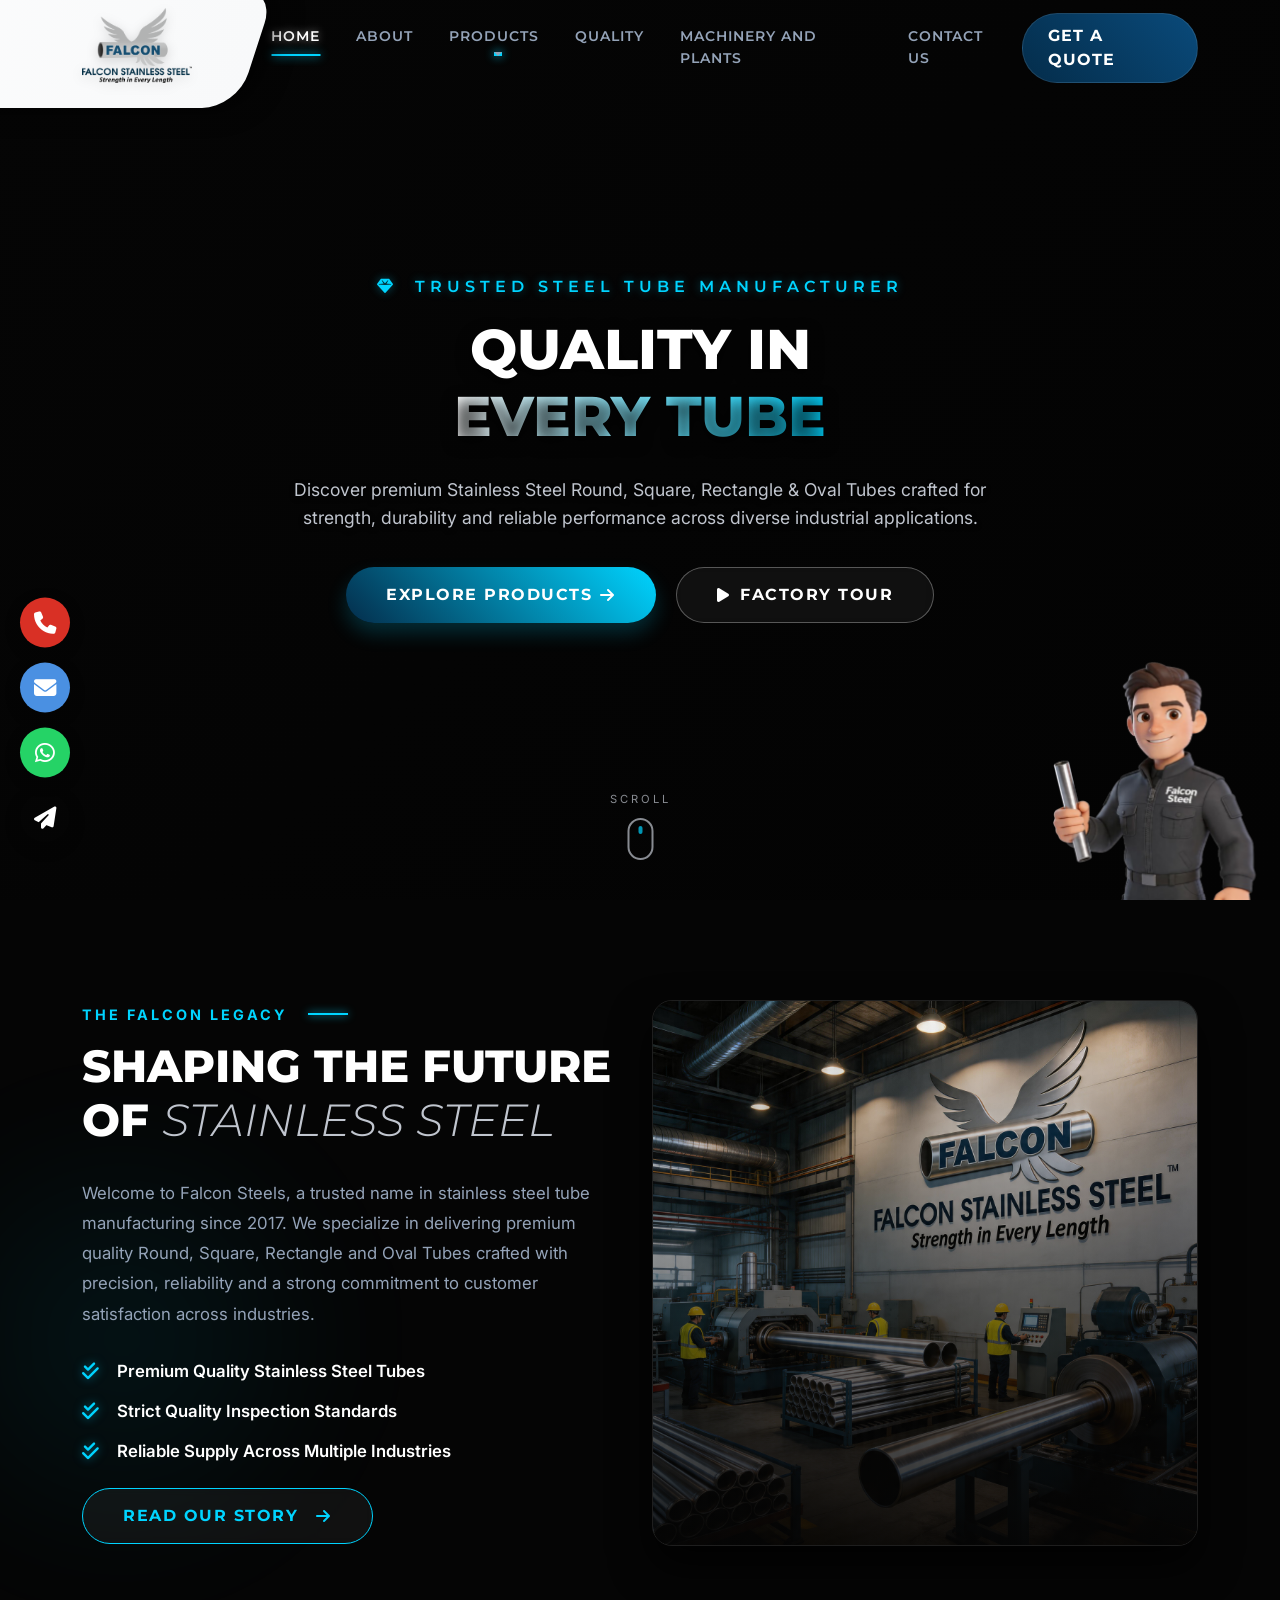
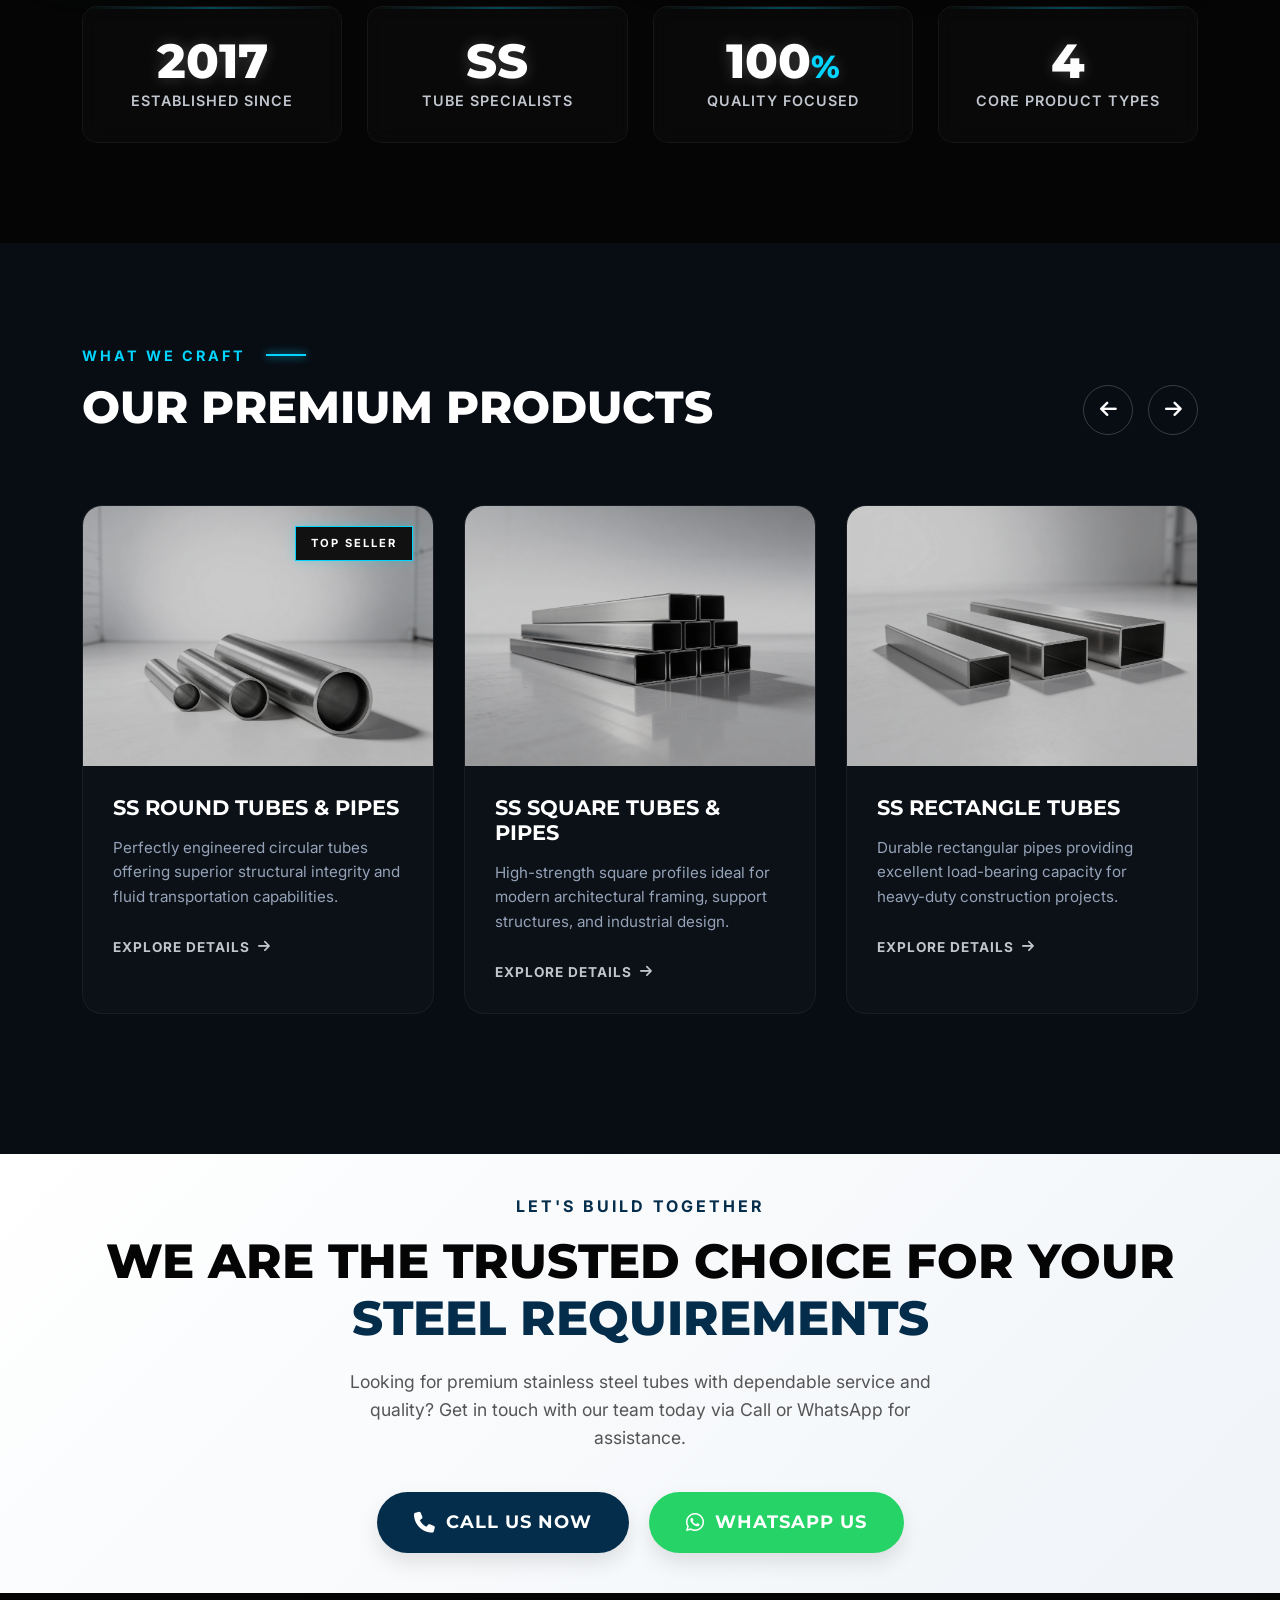
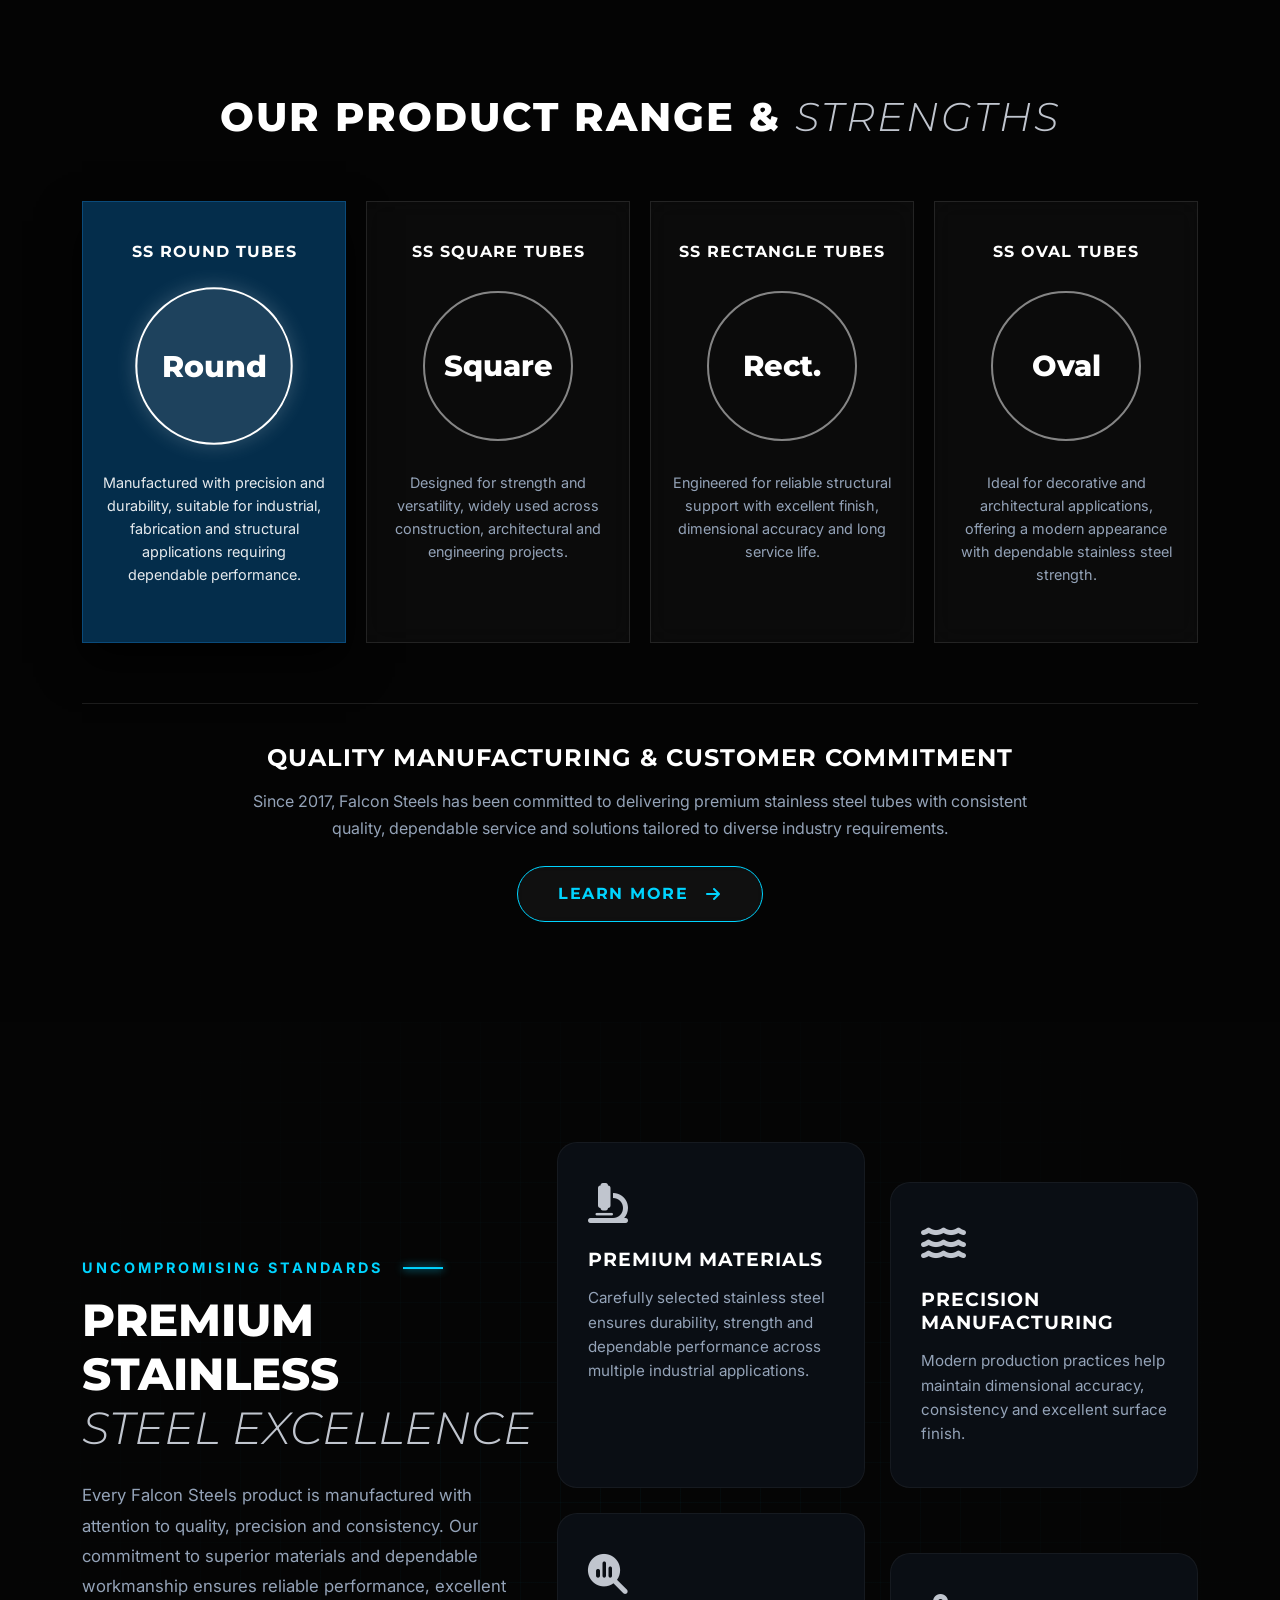
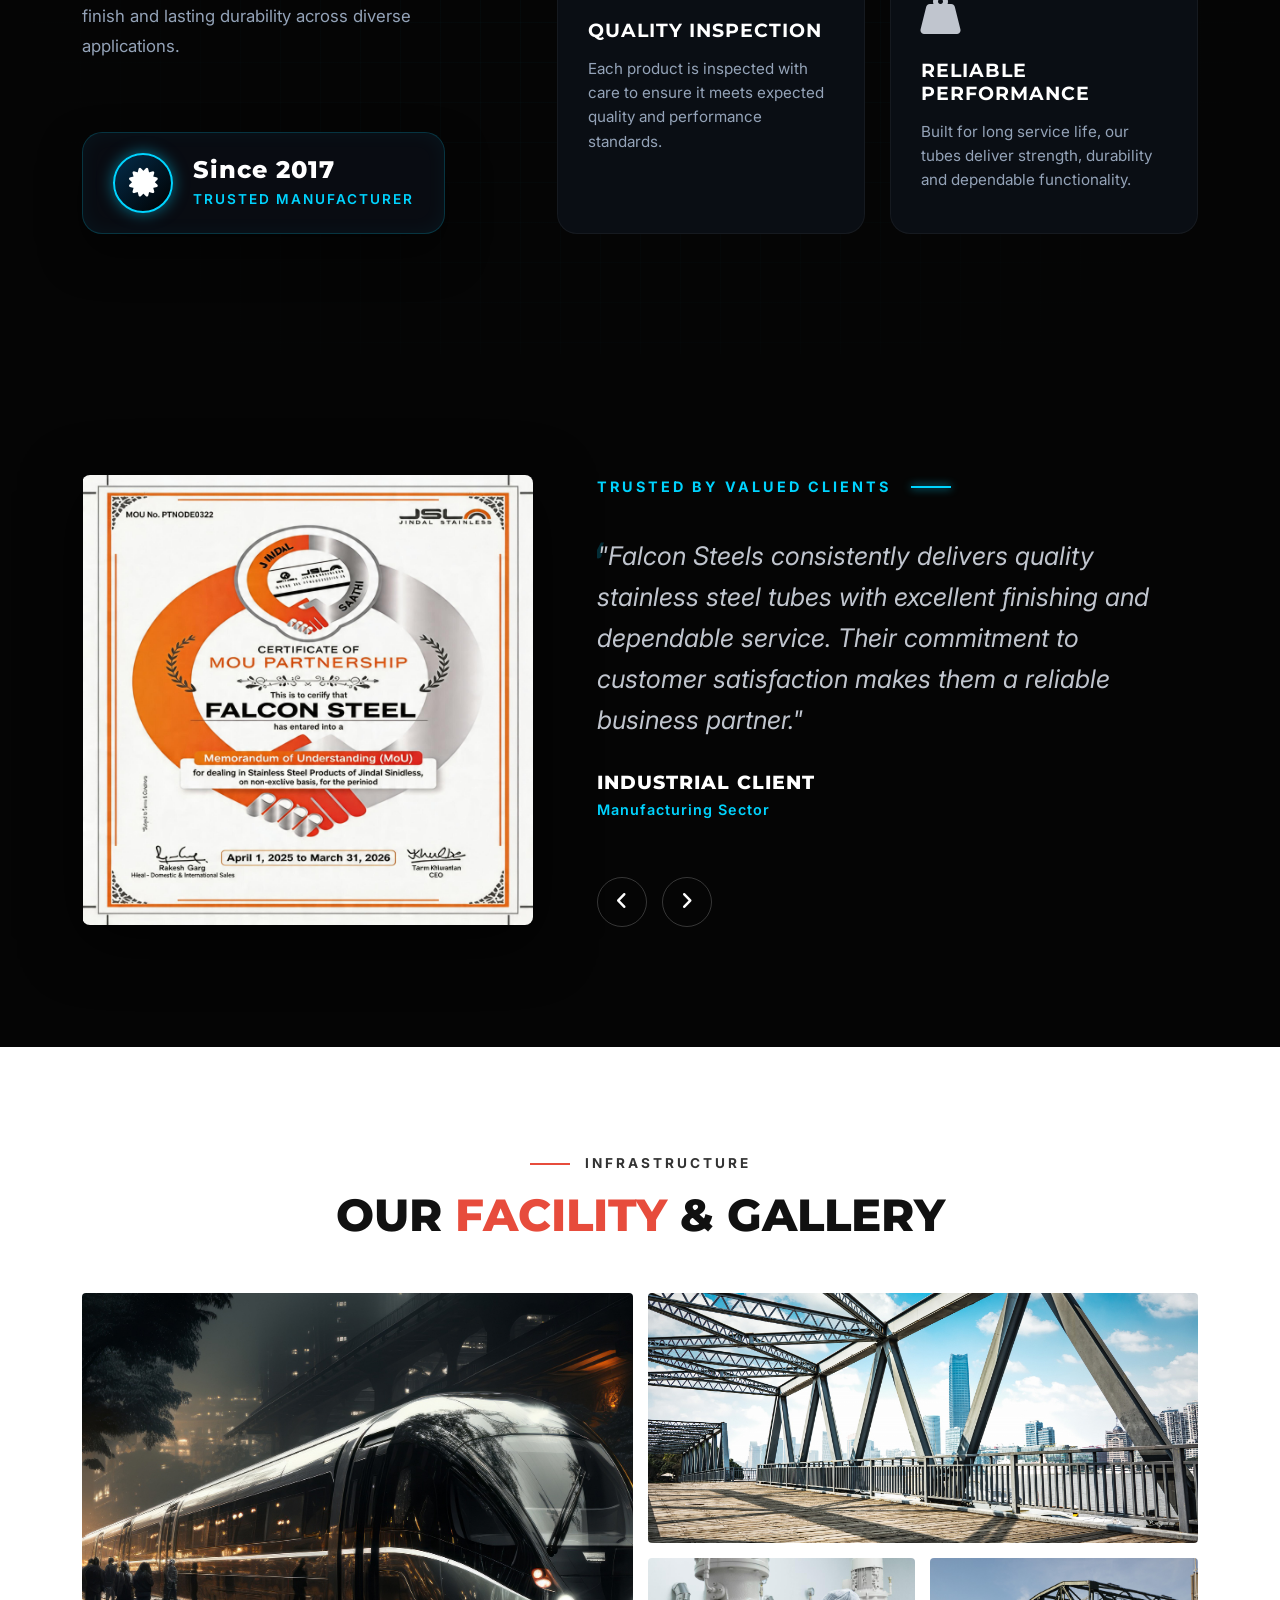
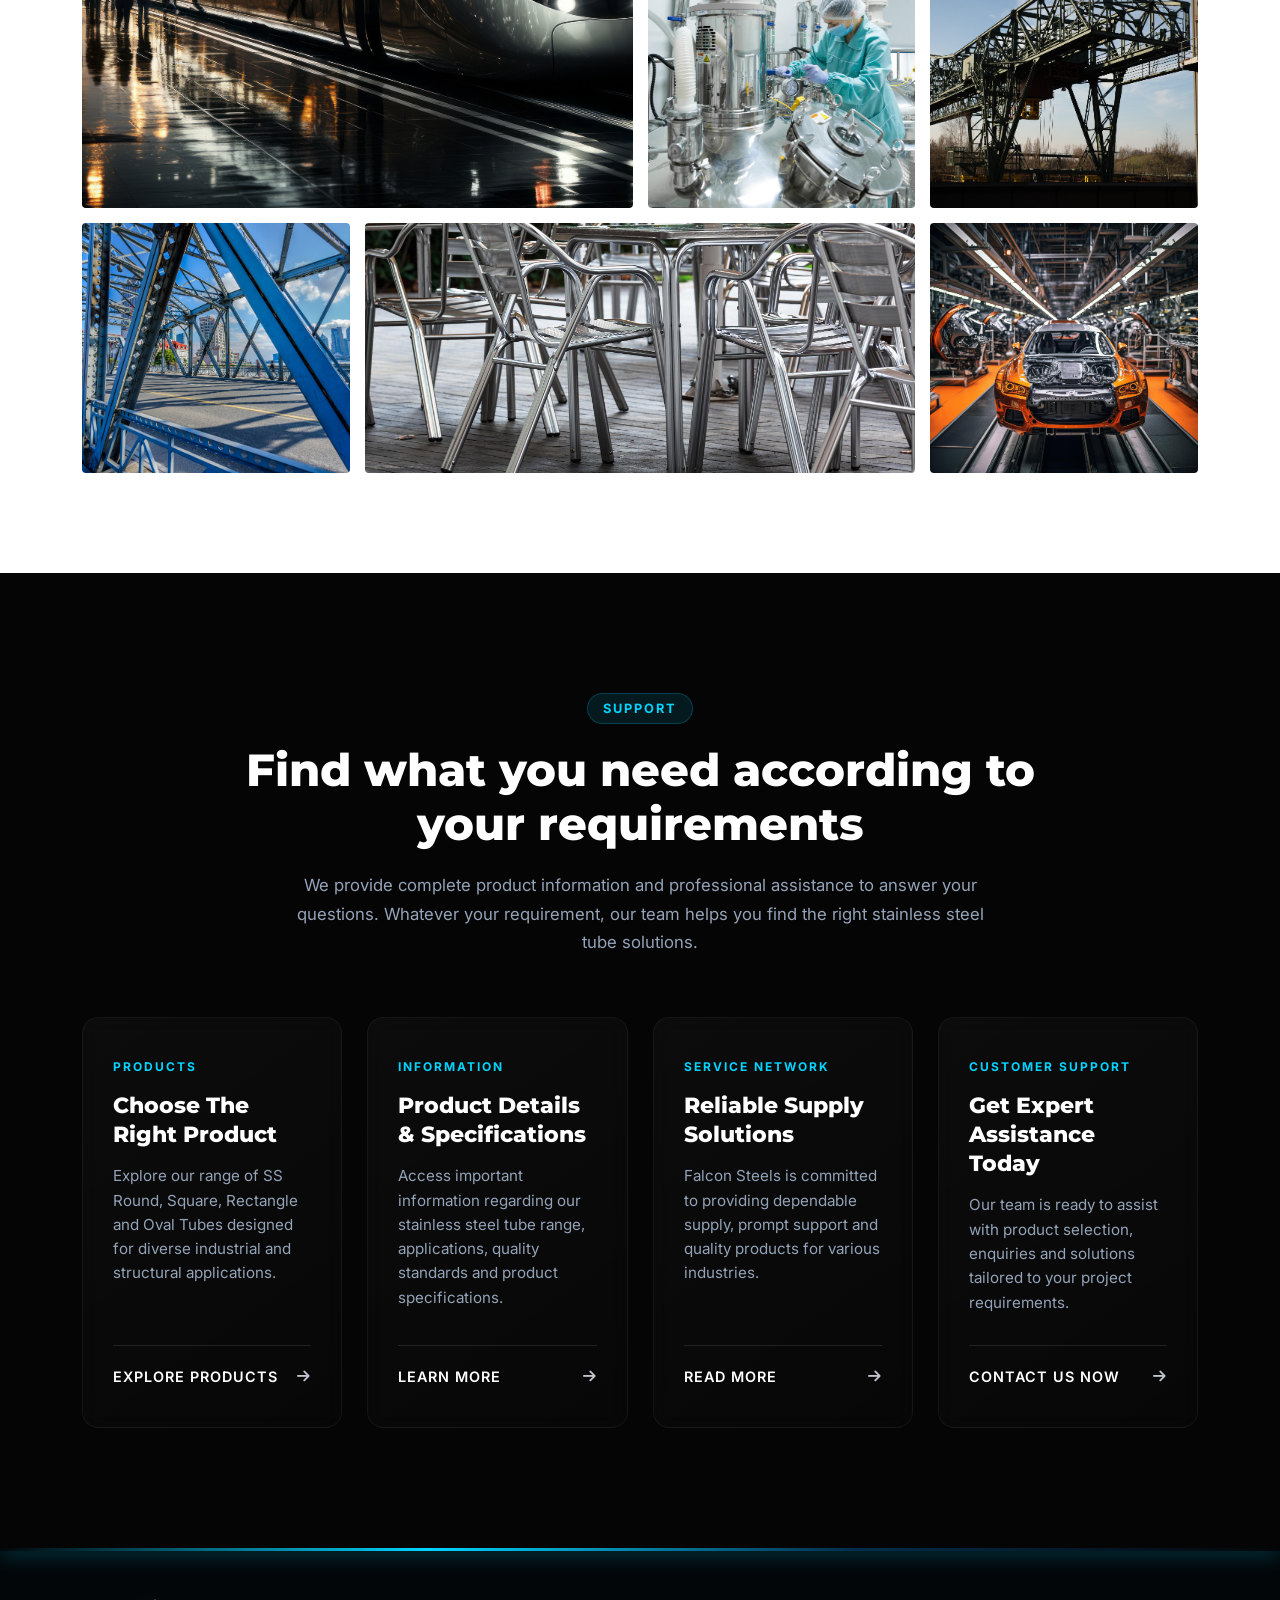
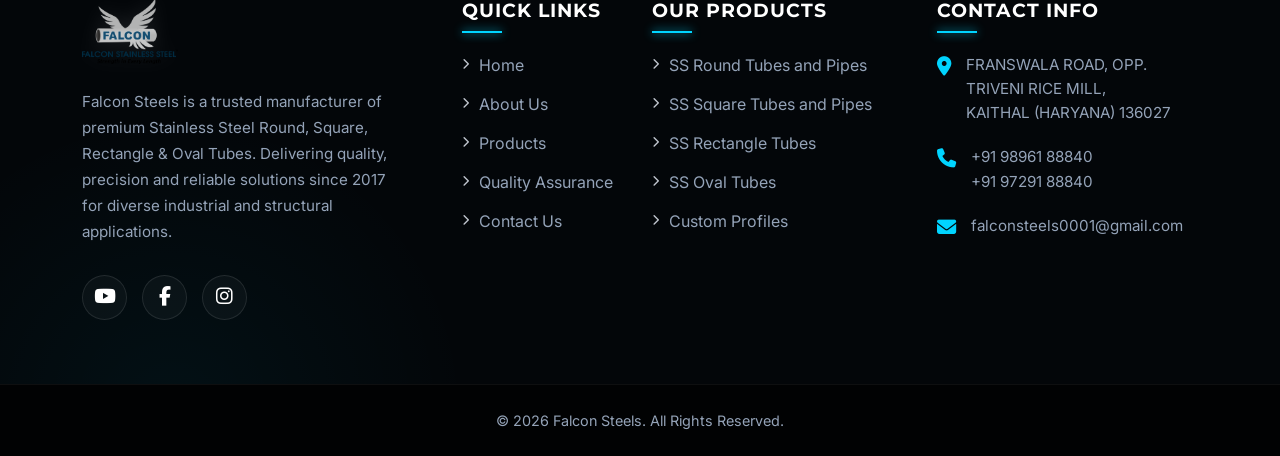
==== commit f676b99e: "new changes" ====
--- a/index.html
+++ b/index.html
@@ -865,13 +865,10 @@
         <div class="fs-footer-bottom">
             <div class="container">
                 <div class="row align-items-center">
-                    <div class="col-md-6 text-center text-md-start">
+                    <div class="col-lg-12 text-center ">
                         <p>&copy; 2026 Falcon Steels. All Rights Reserved.</p>
                     </div>
-                    <div class="col-md-6 text-center text-md-start">
-                        <p>Designed by <a href="www.webadsindia.com" style="text-decoration: none; color: #ffff;">Web
-                                Ads India</a></p>
-                    </div>
+
                 </div>
             </div>
         </div>
